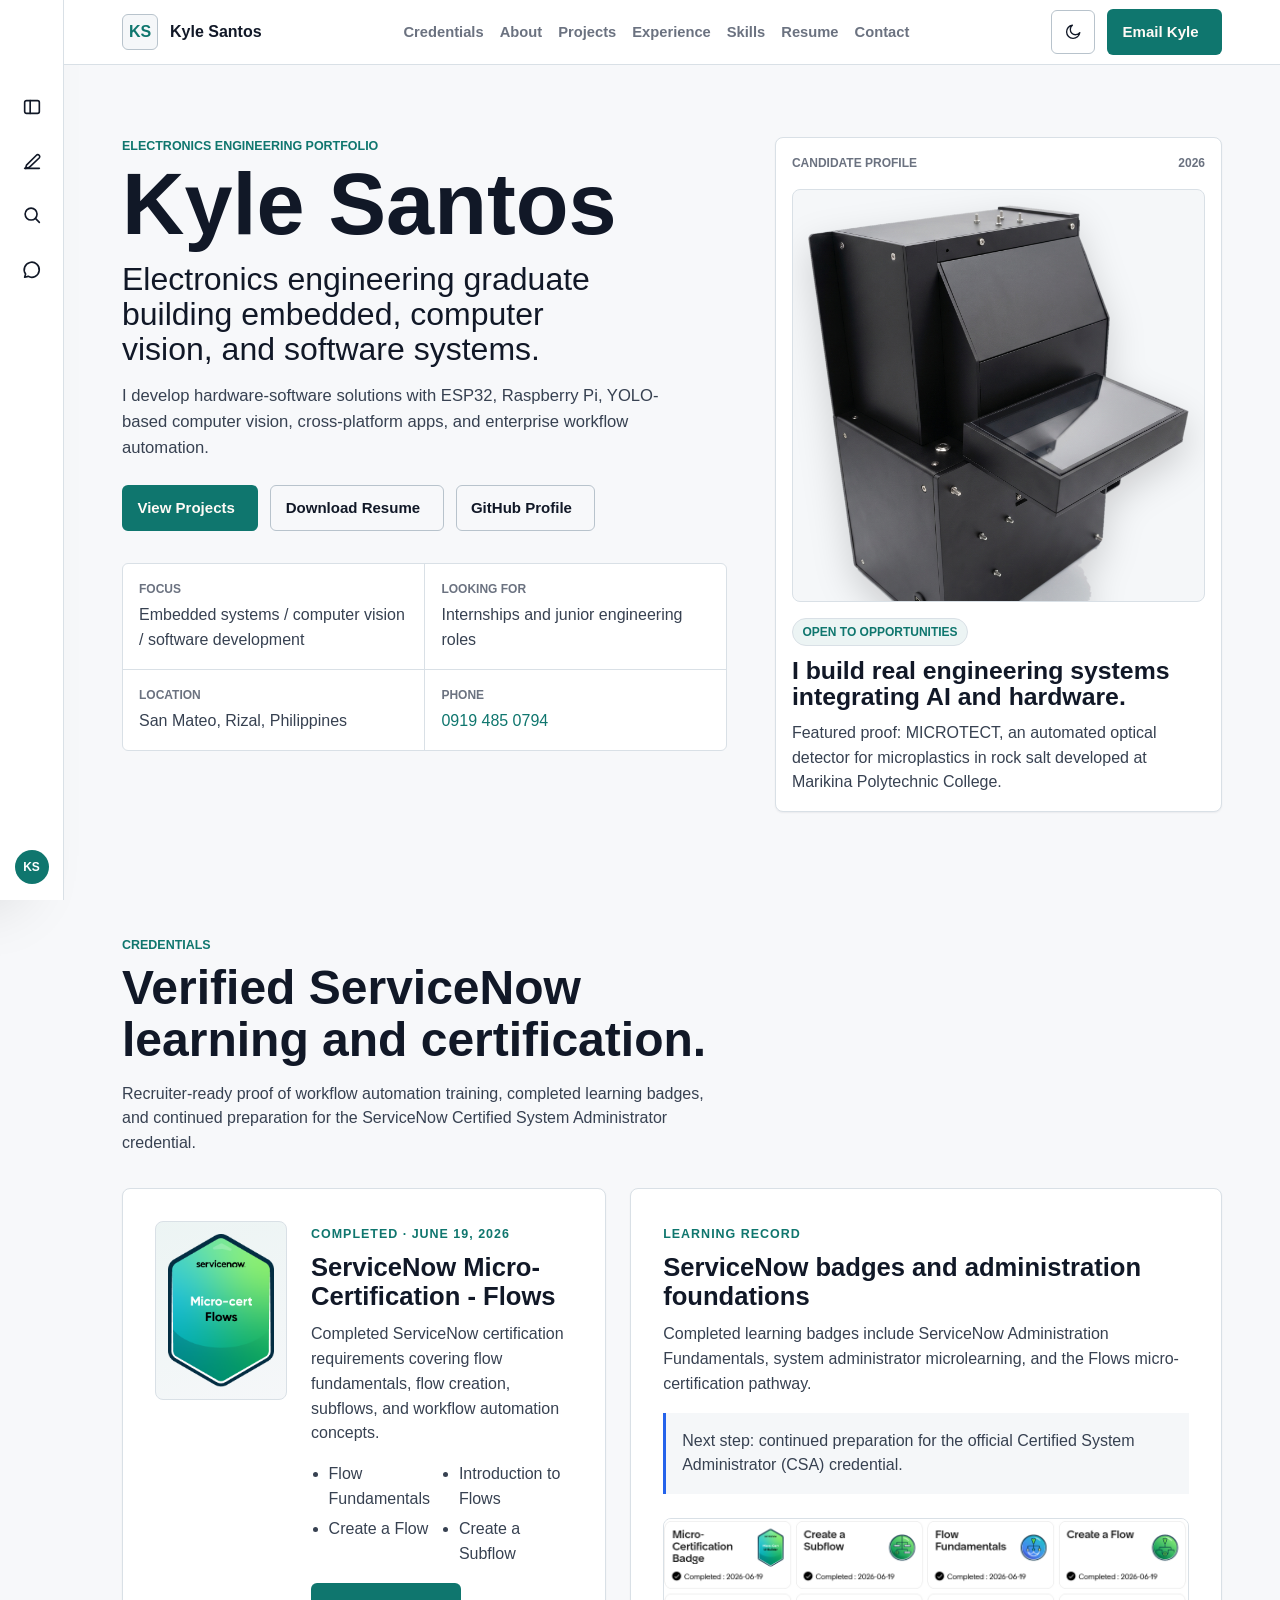
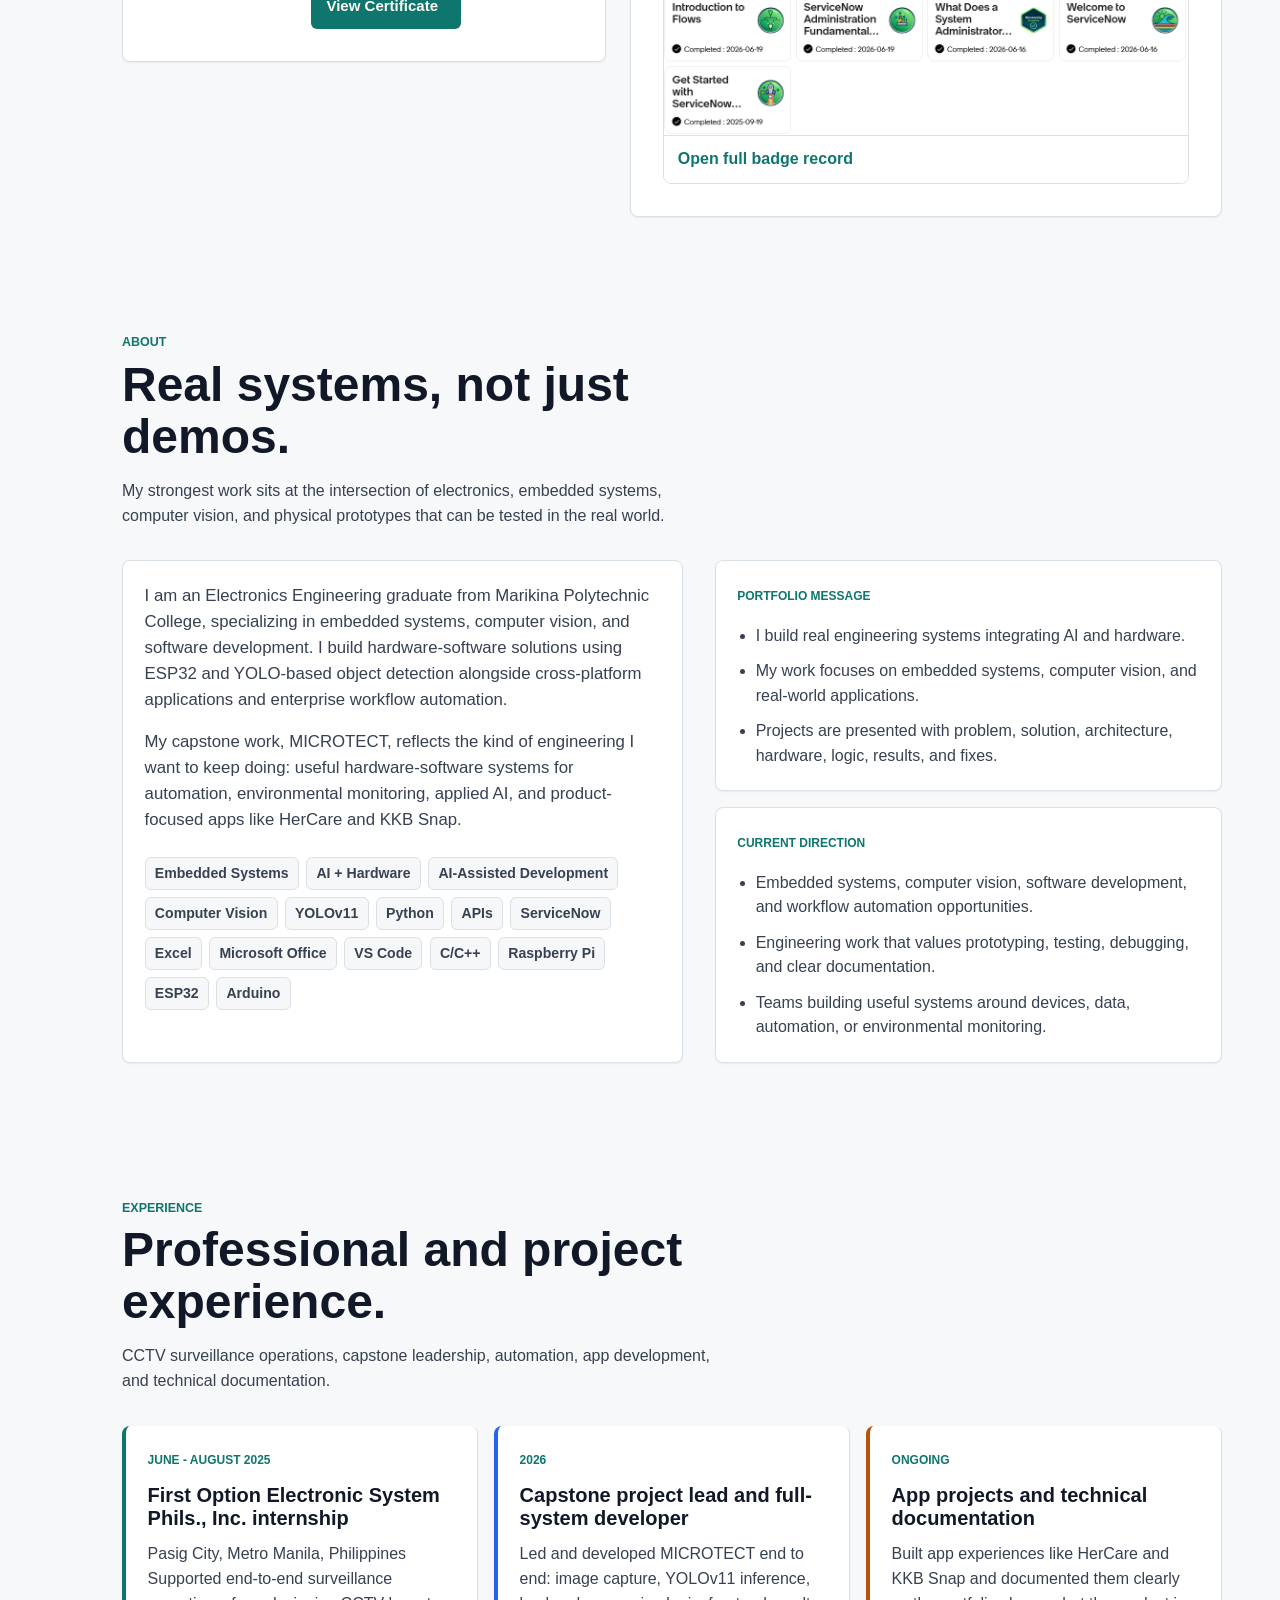
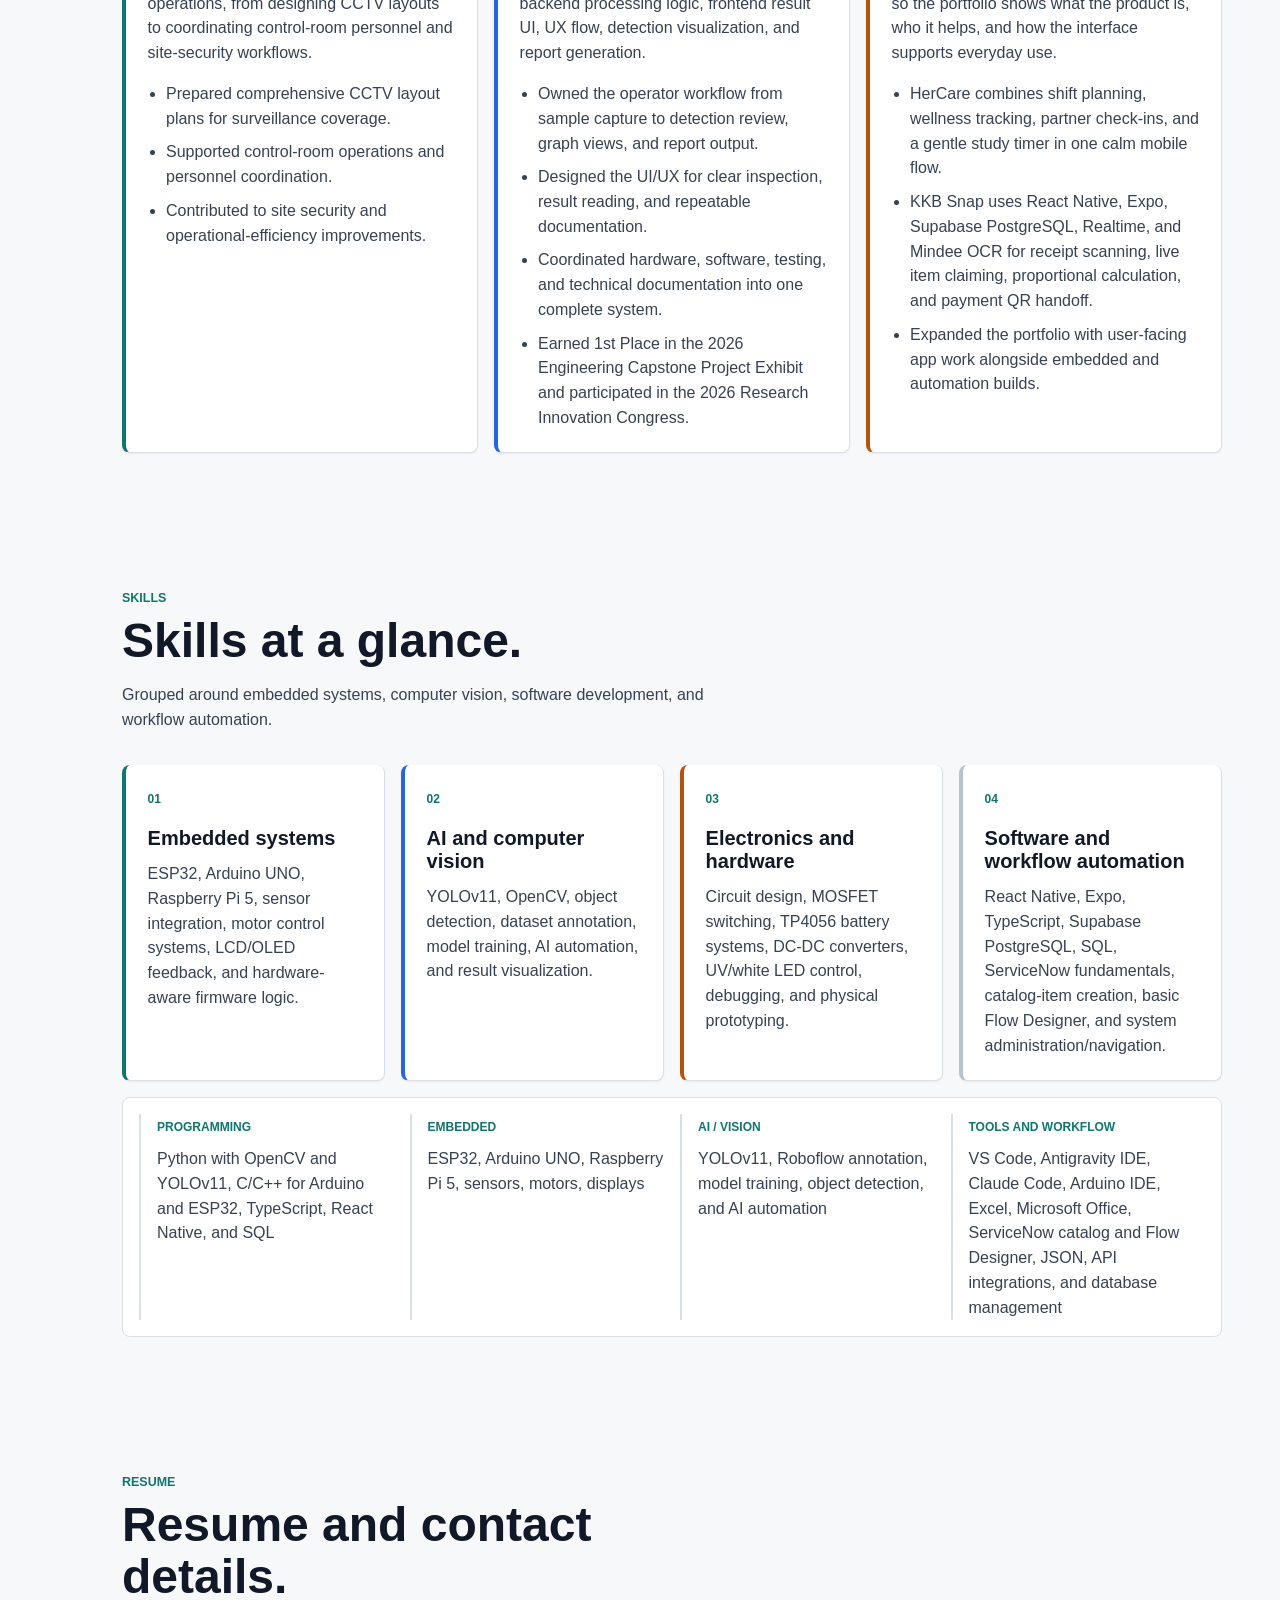
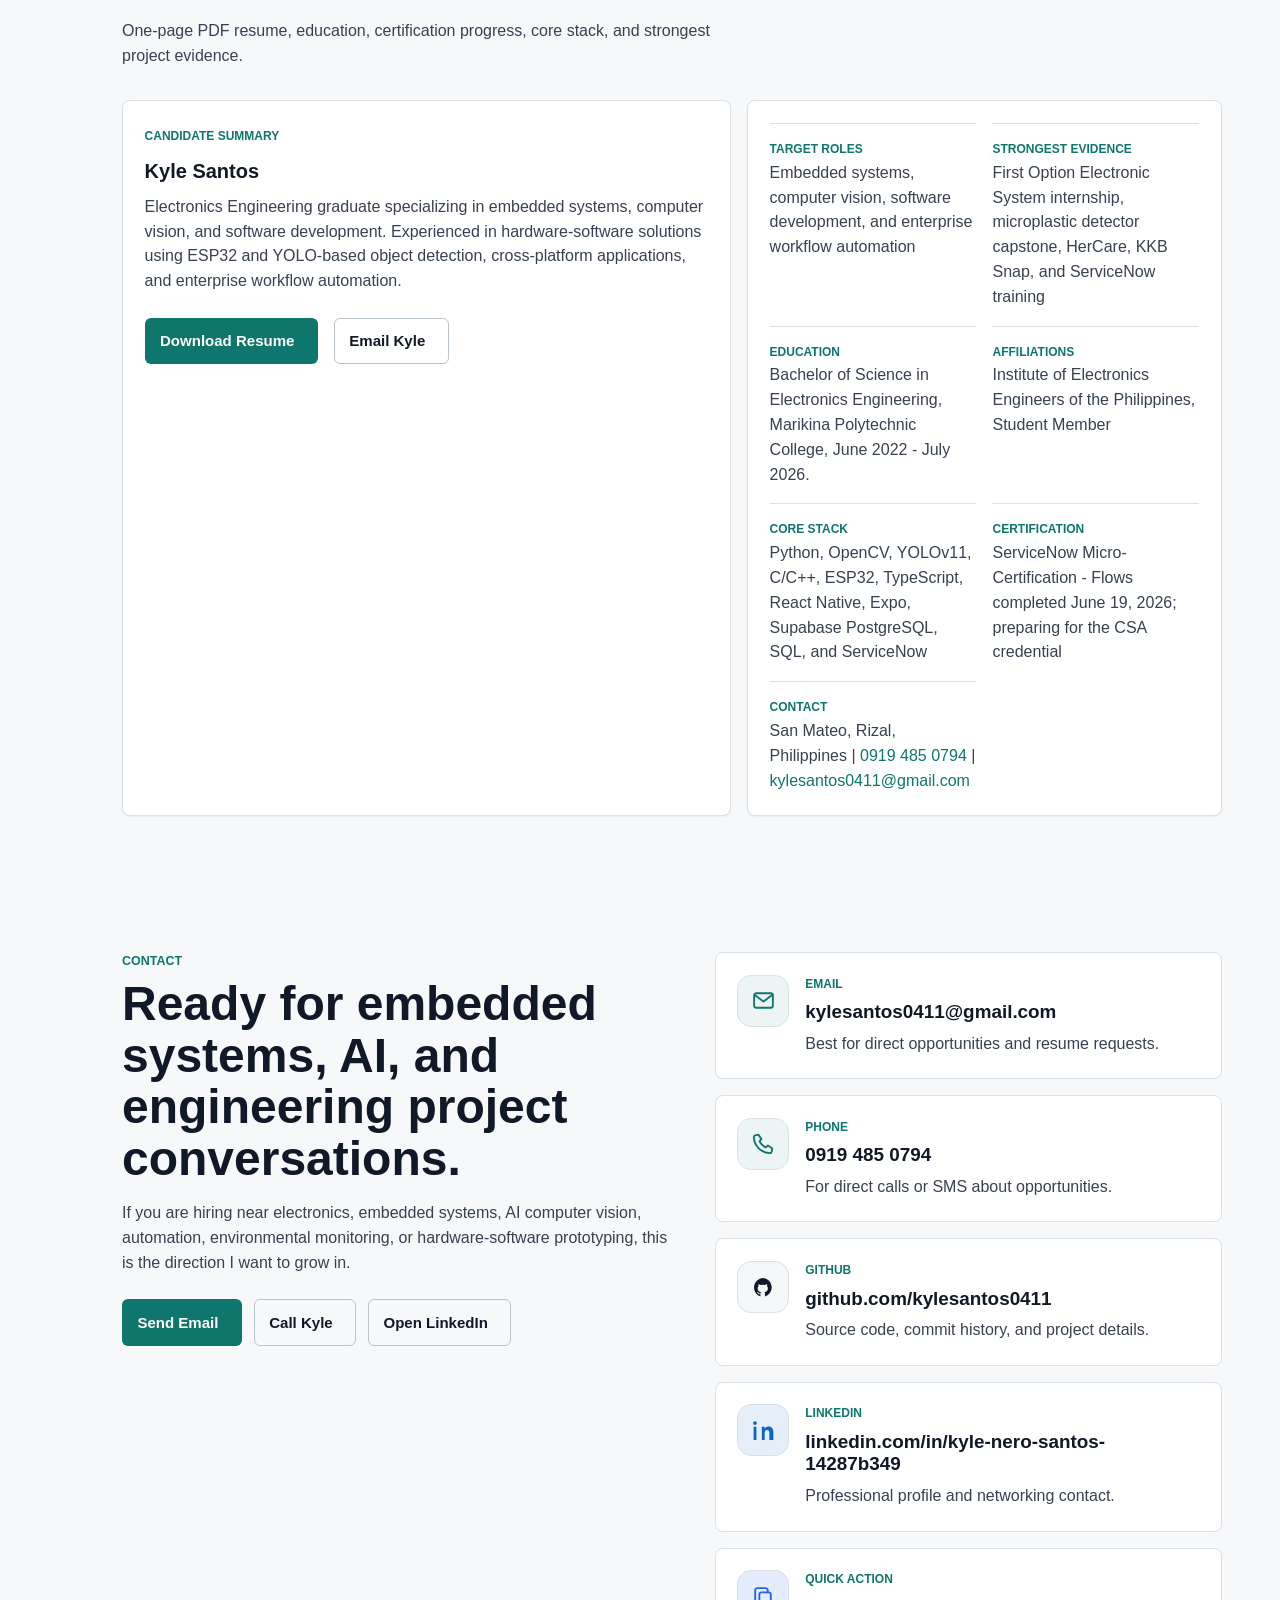
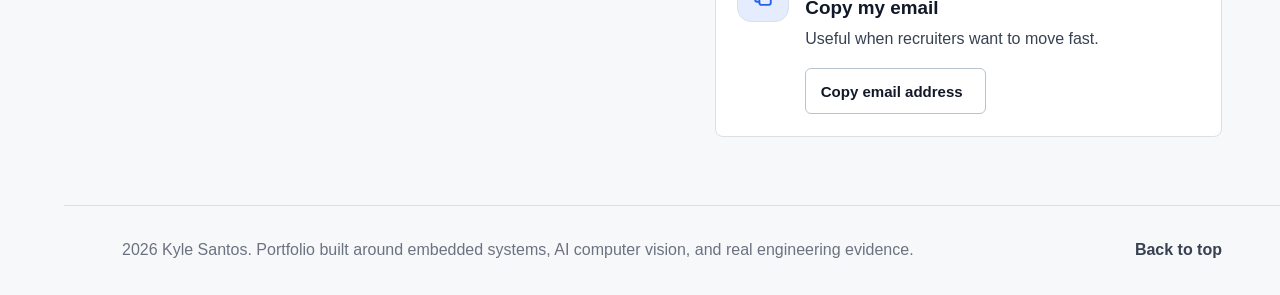
==== index.html @ ad2e868a "Update portfolio for newest resume" ====
<!DOCTYPE html>
<html lang="en" data-theme="light">

<head>
  <meta charset="UTF-8">
  <meta name="viewport" content="width=device-width, initial-scale=1.0, viewport-fit=cover">
  <meta name="description"
    content="Kyle Santos is an Electronics Engineering graduate building embedded systems, computer vision workflows, cross-platform apps, and enterprise workflow automation.">
  <meta name="keywords"
    content="Kyle Santos, electronics engineering, embedded systems, software development, ServiceNow, computer vision, YOLOv11, ESP32, KKB Snap, MICROTECT">
  <meta name="author" content="Kyle Santos">

  <!-- Security: Content Security Policy -->
  <meta http-equiv="Content-Security-Policy"
    content="default-src 'self'; script-src 'self' https://www.googletagmanager.com https://www.google-analytics.com; style-src 'self' https://fonts.googleapis.com; font-src 'self' https://fonts.gstatic.com; img-src 'self' data: https://www.google-analytics.com; connect-src 'self' https://www.google-analytics.com; frame-ancestors 'none'; object-src 'none';">

  <!-- SEO: Canonical -->
  <link rel="canonical" href="https://kylesantos0411.github.io/portfolio/">

  <title>Kyle Santos | Embedded Systems, Computer Vision and Software</title>

  <link rel="icon" type="image/svg+xml"
    href="data:image/svg+xml,%3Csvg xmlns='http://www.w3.org/2000/svg' viewBox='0 0 100 100'%3E%3Crect width='100' height='100' rx='12' fill='%230f1110'/%3E%3Cpath d='M18 32h26v10H18zm38 0h26v10H56zM18 58h26v10H18zm38 0h26v10H56z' fill='%23e45d3f'/%3E%3Cpath d='M45 18h10v64H45z' fill='%2345c6a6'/%3E%3Ccircle cx='50' cy='50' r='12' fill='%23f7f4ee'/%3E%3C/svg%3E">

  <link rel="preconnect" href="https://fonts.googleapis.com">
  <link rel="preconnect" href="https://fonts.gstatic.com" crossorigin>
  <link
    href="https://fonts.googleapis.com/css2?family=IBM+Plex+Sans:wght@400;500;600;700&family=Space+Grotesk:wght@500;600;700&display=swap"
    rel="stylesheet">

  <link rel="stylesheet" href="css/styles.css">
</head>

<body>
  <div class="site-shell">
    <div class="scroll-progress" id="scrollProgress" aria-hidden="true"></div>

    <nav class="nav" id="navbar">
      <div class="container nav__container">
        <a href="#top" class="nav__logo" aria-label="Kyle Santos home">
          <span class="nav__mark">KS</span>
          <span class="nav__wordmark">Kyle Santos</span>
        </a>

        <ul class="nav__links" id="navLinks">
          <li><a href="#credentials" class="nav__link">Credentials</a></li>
          <li><a href="#about" class="nav__link">About</a></li>
          <li><a href="projects.html" class="nav__link">Projects</a></li>
          <li><a href="#experience" class="nav__link">Experience</a></li>
          <li><a href="#skills" class="nav__link">Skills</a></li>
          <li><a href="#resume" class="nav__link">Resume</a></li>
          <li><a href="#contact" class="nav__link">Contact</a></li>
        </ul>

        <div class="nav__actions">
          <button class="theme-toggle" id="themeToggle" aria-label="Toggle theme">
            <svg class="sun-icon" xmlns="http://www.w3.org/2000/svg" fill="none" viewBox="0 0 24 24"
              stroke="currentColor" aria-hidden="true">
              <path stroke-linecap="round" stroke-linejoin="round" stroke-width="1.8"
                d="M12 3v2.25M12 18.75V21M4.22 4.22l1.6 1.6M18.18 18.18l1.6 1.6M3 12h2.25M18.75 12H21M4.22 19.78l1.6-1.6M18.18 5.82l1.6-1.6M12 16.25a4.25 4.25 0 1 0 0-8.5 4.25 4.25 0 0 0 0 8.5Z" />
            </svg>
            <svg class="moon-icon" style="display: none;" xmlns="http://www.w3.org/2000/svg" fill="none"
              viewBox="0 0 24 24" stroke="currentColor" aria-hidden="true">
              <path stroke-linecap="round" stroke-linejoin="round" stroke-width="1.8"
                d="M21 12.8A8.8 8.8 0 1 1 11.2 3a7 7 0 1 0 9.8 9.8Z" />
            </svg>
          </button>

          <a href="mailto:kylesantos0411@gmail.com" class="btn btn--primary">Email Kyle</a>

          <button class="nav__mobile-toggle" id="mobileToggle" aria-label="Toggle menu">
            <span></span>
            <span></span>
            <span></span>
          </button>
        </div>
      </div>
    </nav>

    <aside class="portfolio-sidebar" id="portfolioSidebar" aria-label="Portfolio sidebar">
      <div class="portfolio-sidebar__rail" aria-label="Quick actions">
        <button type="button" class="portfolio-sidebar__icon-button" data-sidebar-toggle
          aria-label="Open portfolio menu" aria-expanded="false" aria-controls="portfolioSidebarDrawer"
          title="Portfolio menu">
          <svg viewBox="0 0 24 24" focusable="false" aria-hidden="true">
            <rect x="4" y="5" width="16" height="14" rx="2"></rect>
            <path d="M10 5v14"></path>
          </svg>
        </button>

        <button type="button" class="portfolio-sidebar__icon-button" data-sidebar-toggle
          aria-label="Open project shortcuts" aria-expanded="false" aria-controls="portfolioSidebarDrawer"
          title="Project shortcuts">
          <svg viewBox="0 0 24 24" focusable="false" aria-hidden="true">
            <path d="M4 20h16"></path>
            <path d="M6 16.5 16.8 5.7a2.1 2.1 0 0 1 3 3L9 19l-4 1Z"></path>
          </svg>
        </button>

        <a href="projects.html#projectSearch" class="portfolio-sidebar__icon-button" aria-label="Search projects"
          title="Search projects">
          <svg viewBox="0 0 24 24" focusable="false" aria-hidden="true">
            <circle cx="11" cy="11" r="6.5"></circle>
            <path d="m16 16 4 4"></path>
          </svg>
        </a>

        <a href="#contact" class="portfolio-sidebar__icon-button" aria-label="Go to contact" title="Contact">
          <svg viewBox="0 0 24 24" focusable="false" aria-hidden="true">
            <path d="M5 17.5 4 21l3.8-1A8.2 8.2 0 1 0 5 17.5Z"></path>
          </svg>
        </a>

        <button type="button" class="portfolio-sidebar__avatar" data-sidebar-toggle
          aria-label="Open Kyle Santos portfolio menu" aria-expanded="false" aria-controls="portfolioSidebarDrawer"
          title="Kyle Santos">
          KS
        </button>
      </div>

      <div class="portfolio-sidebar__drawer" id="portfolioSidebarDrawer">
        <div class="portfolio-sidebar__header">
          <span class="portfolio-sidebar__brand-mark">KS</span>
          <div>
            <strong>Kyle Santos</strong>
            <span>Portfolio shortcuts</span>
          </div>
          <button type="button" class="portfolio-sidebar__collapse" data-sidebar-toggle
            aria-label="Collapse portfolio menu" aria-expanded="false" aria-controls="portfolioSidebarDrawer">
            <svg viewBox="0 0 24 24" focusable="false" aria-hidden="true">
              <rect x="4" y="5" width="16" height="14" rx="2"></rect>
              <path d="M10 5v14"></path>
            </svg>
          </button>
        </div>

        <nav class="portfolio-sidebar__nav" aria-label="Portfolio menu">
          <a href="projects.html" class="portfolio-sidebar__item">
            <span class="portfolio-sidebar__item-icon">
              <svg viewBox="0 0 24 24" focusable="false" aria-hidden="true">
                <path d="M4 6.5h6l1.6 2H20v8.5a2 2 0 0 1-2 2H6a2 2 0 0 1-2-2Z"></path>
              </svg>
            </span>
            Projects
          </a>

          <button type="button" class="portfolio-sidebar__item" data-feature-open="microtect">
            <span class="portfolio-sidebar__item-icon">
              <svg viewBox="0 0 24 24" focusable="false" aria-hidden="true">
                <path d="M4 5h4M4 5v4M20 5h-4M20 5v4M4 19h4M4 19v-4M20 19h-4M20 19v-4"></path>
                <circle cx="10" cy="10" r="2.4"></circle>
                <circle cx="15.5" cy="14.5" r="1.8"></circle>
              </svg>
            </span>
            MICROTECT
          </button>

          <button type="button" class="portfolio-sidebar__item" data-feature-open="hercare">
            <span class="portfolio-sidebar__item-icon">
              <svg viewBox="0 0 24 24" focusable="false" aria-hidden="true">
                <rect x="7" y="3" width="10" height="18" rx="2.2"></rect>
                <path d="M12 13.2s-3.2-1.9-3.2-4.2A1.9 1.9 0 0 1 12 7.6 1.9 1.9 0 0 1 15.2 9c0 2.3-3.2 4.2-3.2 4.2Z">
                </path>
              </svg>
            </span>
            HerCare
          </button>

          <button type="button" class="portfolio-sidebar__item" data-feature-open="kkbsnap">
            <span class="portfolio-sidebar__item-icon">
              <svg viewBox="0 0 24 24" focusable="false" aria-hidden="true">
                <rect x="3" y="5" width="18" height="14" rx="2"></rect>
                <path d="M8 5v14M3 9h18M3 15h18"></path>
                <circle cx="17" cy="12" r="1.5"></circle>
              </svg>
            </span>
            KKB Snap
          </button>

          <a href="#resume" class="portfolio-sidebar__item">
            <span class="portfolio-sidebar__item-icon">
              <svg viewBox="0 0 24 24" focusable="false" aria-hidden="true">
                <path d="M7 3h7l3 3v15H7Z"></path>
                <path d="M14 3v4h4M9 12h6M9 16h6"></path>
              </svg>
            </span>
            Resume
          </a>

          <a href="#contact" class="portfolio-sidebar__item">
            <span class="portfolio-sidebar__item-icon">
              <svg viewBox="0 0 24 24" focusable="false" aria-hidden="true">
                <path d="M4 6h16v12H4Z"></path>
                <path d="m4 7 8 6 8-6"></path>
              </svg>
            </span>
            Contact
          </a>
        </nav>

        <div class="portfolio-sidebar__section">
          <span class="portfolio-sidebar__section-label">Featured work</span>
          <button type="button" class="portfolio-sidebar__project" data-feature-open="microtect">
            <strong>MICROTECT</strong>
            <span>AI hardware capstone</span>
          </button>
          <button type="button" class="portfolio-sidebar__project" data-feature-open="hercare">
            <strong>HerCare</strong>
            <span>Personal mobile app</span>
          </button>
          <button type="button" class="portfolio-sidebar__project" data-feature-open="kkbsnap">
            <strong>KKB Snap</strong>
            <span>Receipt-splitting app in progress</span>
          </button>
        </div>
      </div>
    </aside>

    <div class="feature-popout" id="featurePopout" hidden>
      <button type="button" class="feature-popout__scrim" data-feature-close
        aria-label="Close featured project popout"></button>

      <section class="feature-popout__panel" role="dialog" aria-modal="true" aria-labelledby="featurePopoutTitle">
        <button type="button" class="feature-popout__close" data-feature-close
          aria-label="Close featured project popout">
          <span aria-hidden="true">x</span>
        </button>

        <article class="feature-popout__content is-active" data-feature-content="microtect">
          <div class="feature-popout__header">
            <p class="section__eyebrow">Featured capstone</p>
            <h2 id="featurePopoutTitle">MICROTECT: AI-assisted microplastic detection.</h2>
            <p>
              Automated optical detector for rock salt screening using Raspberry Pi image capture,
              YOLOv11 detection, a result UI, and generated reports.
            </p>
          </div>

          <div class="feature-popout__grid">
            <div class="feature-popout__copy">
              <dl class="feature-popout__facts">
                <div>
                  <dt>Problem</dt>
                  <dd>Manual microscopy can be slow, inconsistent, and hard to repeat.</dd>
                </div>
                <div>
                  <dt>System</dt>
                  <dd>Sample tray, camera, Raspberry Pi 5, YOLOv11 model, touchscreen UI, and report output.</dd>
                </div>
                <div>
                  <dt>Measured result</dt>
                  <dd>69.71% mean detection consistency, precision 0.826, and mAP@50 of 0.814.</dd>
                </div>
              </dl>

              <div class="feature-popout__actions">
                <a href="projects.html?project=microtect" class="inline-link" data-feature-close>View project card</a>
                <a href="assets/papers/microtect-research-paper-may-2026.pdf" target="_blank" rel="noreferrer" class="inline-link">
                  Open final paper
                </a>
                <a href="https://github.com/kylesantos0411/MICROTECT" target="_blank" rel="noreferrer"
                  class="inline-link">
                  Open repository
                </a>
              </div>
            </div>

            <figure class="feature-popout__hero-image">
              <img src="assets/images/microtect/microtect-3d-render-transparent.png"
                alt="Transparent-background 3D render of the MICROTECT prototype enclosure" width="1406" height="1643">
            </figure>
          </div>

          <div class="feature-popout__media-grid" aria-label="MICROTECT evidence screenshots">
            <figure>
              <img src="assets/images/microtect/microtect-detection-ui.png" alt="MICROTECT detection UI output"
                width="1366" height="822">
              <figcaption>Detection UI</figcaption>
            </figure>
            <figure>
              <img src="assets/images/microtect/microtect-3d-perspective.jpg" alt="MICROTECT 3D perspective view"
                width="817" height="501">
              <figcaption>3D enclosure</figcaption>
            </figure>
            <figure>
              <img src="assets/images/microtect/microtect-3d-cutaway.jpg" alt="MICROTECT internal layout cutaway view"
                width="873" height="491">
              <figcaption>Internal layout</figcaption>
            </figure>
          </div>
        </article>

        <article class="feature-popout__content" data-feature-content="kkbsnap" hidden>
          <div class="feature-popout__header">
            <p class="section__eyebrow">App project in progress</p>
            <h2>KKB Snap: a practical receipt-splitting app.</h2>
            <p>
              A cross-platform receipt-splitting app with receipt scanning, live item claiming,
              proportional bill calculation, and payment QR handoff.
              Full screenshots and project documentation will be added when development is complete.
            </p>
          </div>

          <div class="feature-popout__grid">
            <div class="feature-popout__copy">
              <dl class="feature-popout__facts">
                <div>
                  <dt>Status</dt>
                  <dd>In development.</dd>
                </div>
                <div>
                  <dt>Stack</dt>
                  <dd>TypeScript, React Native, Expo, Supabase PostgreSQL, Realtime, and Mindee OCR.</dd>
                </div>
                <div>
                  <dt>Product goal</dt>
                  <dd>Make group receipt splitting faster, clearer, and easier to settle.</dd>
                </div>
              </dl>

              <div class="feature-popout__actions">
                <a href="projects.html?project=kkb-snap" class="inline-link" data-feature-close>View project card</a>
              </div>
            </div>

            <figure class="feature-popout__hero-image">
              <div style="text-align: center; padding: 2rem; opacity: 0.65;">
                <svg viewBox="0 0 64 64" width="64" height="64" fill="none" stroke="currentColor"
                  stroke-width="1.5" style="display:block;margin:0 auto 1rem;">
                  <rect x="4" y="12" width="56" height="40" rx="6"></rect>
                  <path d="M20 12v40M4 24h56M4 40h56"></path>
                  <circle cx="48" cy="32" r="5"></circle>
                </svg>
                <p style="font-size: 0.85rem; margin: 0;">KKB Snap &mdash; in development</p>
              </div>
            </figure>
          </div>
        </article>

        <article class="feature-popout__content" data-feature-content="hercare" hidden>
          <div class="feature-popout__header">
            <p class="section__eyebrow">Personal software project</p>
            <h2>HerCare: care routines in a simple mobile flow.</h2>
            <p>
              A soft, supportive care companion app built with React, TypeScript, Vite, Capacitor
              Android, and Supabase for shift planning, wellness tracking, partner check-ins, and
              a gentle study timer.
            </p>
          </div>

          <div class="feature-popout__grid">
            <div class="feature-popout__copy">
              <dl class="feature-popout__facts">
                <div>
                  <dt>Product goal</dt>
                  <dd>Support long and draining shifts with one calm place for care routines, partner updates, and study
                    focus.</dd>
                </div>
                <div>
                  <dt>Interface focus</dt>
                  <dd>Clear daily actions, calm hierarchy, mobile-first layout, and quick status checks.</dd>
                </div>
                <div>
                  <dt>Proof of work</dt>
                  <dd>Frontend structure, reusable components, Android packaging, Supabase-backed sharing, and product
                    thinking.</dd>
                </div>
              </dl>

              <div class="feature-popout__actions">
                <a href="projects.html?project=hercare" class="inline-link" data-feature-close>View project card</a>
                <a href="https://github.com/kylesantos0411/HerCare" target="_blank" rel="noreferrer"
                  class="inline-link">
                  Open HerCare repository
                </a>
              </div>
            </div>

            <figure class="feature-popout__phone">
              <img src="assets/images/hercare/hercare-home-private-blur.png"
                alt="Actual HerCare home screen with shift and partner check-in interface" width="414" height="896">
            </figure>
          </div>

          <div class="feature-popout__phone-grid" aria-label="Actual HerCare app screens">
            <figure>
              <img src="assets/images/hercare/hercare-wellness-private-blur.png" alt="Actual HerCare wellness screen"
                width="414" height="896">
              <figcaption>Wellness</figcaption>
            </figure>
            <figure>
              <img src="assets/images/hercare/hercare-meals-private-blur.png" alt="Actual HerCare meals screen"
                width="414" height="896">
              <figcaption>Meals</figcaption>
            </figure>
            <figure>
              <img src="assets/images/hercare/hercare-for-you-private-blur.png"
                alt="Actual HerCare support cards screen" width="414" height="896">
              <figcaption>For You</figcaption>
            </figure>
          </div>
        </article>
      </section>
    </div>

    <div class="certificate-modal" id="certificateModal" hidden>
      <button
        type="button"
        class="certificate-modal__scrim"
        data-certificate-close
        aria-label="Close certificate preview"
      ></button>

      <section
        class="certificate-modal__dialog"
        role="dialog"
        aria-modal="true"
        aria-labelledby="certificateModalTitle"
      >
        <header class="certificate-modal__header">
          <div>
            <span class="certificate-modal__eyebrow">Verified credential</span>
            <h2 id="certificateModalTitle">ServiceNow Micro-Certification - Flows</h2>
          </div>

          <button
            type="button"
            class="certificate-modal__close"
            data-certificate-close
            aria-label="Close certificate preview"
          >
            <span aria-hidden="true">×</span>
          </button>
        </header>

        <div class="certificate-modal__viewer">
          <img
            src="assets/images/credentials/servicenow-micro-certification-flows-certificate.png"
            alt="ServiceNow Micro-Certification - Flows certificate issued to Kyle Nero Santos on June 19, 2026"
            width="1684"
            height="1192"
          >
        </div>

        <footer class="certificate-modal__footer">
          <span>Issued June 19, 2026</span>
          <a
            href="assets/papers/servicenow-micro-certification-flows.pdf"
            target="_blank"
            rel="noreferrer"
            class="btn btn--secondary"
          >
            Open full document
          </a>
        </footer>
      </section>
    </div>

    <header class="hero section" id="top">
      <div class="hero__trace" id="codeBg" aria-hidden="true"></div>

      <div class="container hero__grid">
        <div class="hero__content fade-in">
          <p class="section__eyebrow">Electronics Engineering Portfolio</p>
          <h1 class="hero__title">Kyle Santos</h1>
          <p class="hero__headline">Electronics engineering graduate building embedded, computer vision, and software systems.</p>
          <p class="hero__lede">
            I develop hardware-software solutions with ESP32, Raspberry Pi, YOLO-based computer
            vision, cross-platform apps, and enterprise workflow automation.
          </p>

          <div class="hero__signal">
            <span class="hero__prompt">signal://</span>
            <span id="typingText"></span>
            <span class="typing-cursor" aria-hidden="true"></span>
          </div>

          <div class="hero__actions">
            <a href="projects.html" class="btn btn--primary">View Projects</a>
            <a href="assets/papers/kyle-santos-resume-june-2026-v4.pdf" target="_blank" rel="noreferrer"
              class="btn btn--secondary">Download Resume</a>
            <a href="https://github.com/kylesantos0411" target="_blank" rel="noreferrer" class="btn btn--secondary">
              GitHub Profile
            </a>
          </div>

          <dl class="hero__quick" aria-label="Portfolio quick facts">
            <div>
              <dt>Focus</dt>
              <dd>Embedded systems / computer vision / software development</dd>
            </div>
            <div>
              <dt>Looking for</dt>
              <dd>Internships and junior engineering roles</dd>
            </div>
            <div>
              <dt>Location</dt>
              <dd>San Mateo, Rizal, Philippines</dd>
            </div>
            <div>
              <dt>Phone</dt>
              <dd><a href="tel:+639194850794">0919 485 0794</a></dd>
            </div>
          </dl>
        </div>

        <aside class="hero__visual fade-in" aria-label="Kyle Santos portfolio identity card">
          <div class="portrait-card" id="portraitCard">
            <div class="portrait-card__topline">
              <span>Candidate profile</span>
              <span>2026</span>
            </div>

            <div class="portrait-card__media portrait-card__media--product">
              <img src="assets/images/microtect/microtect-3d-render-transparent.png"
                alt="Transparent-background 3D render of the MICROTECT prototype" width="420" height="420">
              <span class="portrait-card__scan" aria-hidden="true"></span>
            </div>

            <div class="portrait-card__body">
              <span class="portrait-card__status">Open to opportunities</span>
              <h2>I build real engineering systems integrating AI and hardware.</h2>
              <p>
                Featured proof: MICROTECT, an automated optical detector for microplastics in
                rock salt developed at Marikina Polytechnic College.
              </p>
            </div>

            <ul class="hero__stats" id="heroStats" aria-label="Portfolio stats"></ul>
          </div>
        </aside>
      </div>
    </header>

    <main>
      <section class="section credentials" id="credentials">
        <div class="container">
          <div class="section-heading fade-in">
            <p class="section__eyebrow">Credentials</p>
            <h2 class="section__title">Verified ServiceNow learning and certification.</h2>
            <p class="section__copy">
              Recruiter-ready proof of workflow automation training, completed learning badges,
              and continued preparation for the ServiceNow Certified System Administrator credential.
            </p>
          </div>

          <div class="credentials__grid">
            <article class="panel credential-card credential-card--primary fade-in">
              <div class="credential-card__badge">
                <img
                  src="assets/images/credentials/servicenow-micro-cert-flows-badge.png"
                  alt="ServiceNow Micro-Certification Flows badge"
                  width="152"
                  height="203"
                  loading="lazy"
                >
              </div>

              <div class="credential-card__content">
                <span class="credential-card__status">Completed · June 19, 2026</span>
                <h3>ServiceNow Micro-Certification - Flows</h3>
                <p>
                  Completed ServiceNow certification requirements covering flow fundamentals,
                  flow creation, subflows, and workflow automation concepts.
                </p>
                <ul>
                  <li>Flow Fundamentals</li>
                  <li>Introduction to Flows</li>
                  <li>Create a Flow</li>
                  <li>Create a Subflow</li>
                </ul>
                <button
                  type="button"
                  class="btn btn--primary"
                  data-certificate-open
                >
                  View Certificate
                </button>
              </div>
            </article>

            <article class="panel credential-card credential-card--evidence fade-in">
              <div class="credential-card__content">
                <span class="credential-card__status">Learning record</span>
                <h3>ServiceNow badges and administration foundations</h3>
                <p>
                  Completed learning badges include ServiceNow Administration Fundamentals,
                  system administrator microlearning, and the Flows micro-certification pathway.
                </p>
                <p class="credential-card__note">
                  Next step: continued preparation for the official Certified System Administrator (CSA) credential.
                </p>
              </div>

              <a
                href="assets/images/credentials/servicenow-learning-badges.png"
                target="_blank"
                rel="noreferrer"
                class="credential-card__evidence-link"
                aria-label="Open full ServiceNow learning badge record"
              >
                <img
                  src="assets/images/credentials/servicenow-learning-badges.png"
                  alt="ServiceNow learning badge record showing completed Flow and administration courses"
                  width="1104"
                  height="452"
                  loading="lazy"
                >
                <span>Open full badge record</span>
              </a>
            </article>
          </div>
        </div>
      </section>

      <section class="section profile" id="about">
        <div class="container">
          <div class="section-heading fade-in">
            <p class="section__eyebrow">About</p>
            <h2 class="section__title">Real systems, not just demos.</h2>
            <p class="section__copy">
              My strongest work sits at the intersection of electronics, embedded systems,
              computer vision, and physical prototypes that can be tested in the real world.
            </p>
          </div>

          <div class="profile__grid">
            <article class="profile__story panel fade-in">
              <p>
                I am an Electronics Engineering graduate from Marikina Polytechnic College,
                specializing in embedded systems, computer vision, and software development. I build
                hardware-software solutions using ESP32 and YOLO-based object detection alongside
                cross-platform applications and enterprise workflow automation.
              </p>
              <p>
                My capstone work, MICROTECT, reflects the kind of engineering I want to keep doing:
                useful hardware-software systems for automation, environmental monitoring, applied
                AI, and product-focused apps like HerCare and KKB Snap.
              </p>

              <div class="profile__tags" aria-label="Skill tags">
                <span class="skill-tag">Embedded Systems</span>
                <span class="skill-tag">AI + Hardware</span>
                <span class="skill-tag">AI-Assisted Development</span>
                <span class="skill-tag">Computer Vision</span>
                <span class="skill-tag">YOLOv11</span>
                <span class="skill-tag">Python</span>
                <span class="skill-tag">APIs</span>
                <span class="skill-tag">ServiceNow</span>
                <span class="skill-tag">Excel</span>
                <span class="skill-tag">Microsoft Office</span>
                <span class="skill-tag">VS Code</span>
                <span class="skill-tag">C/C++</span>
                <span class="skill-tag">Raspberry Pi</span>
                <span class="skill-tag">ESP32</span>
                <span class="skill-tag">Arduino</span>
              </div>
            </article>

            <div class="profile__board fade-in">
              <article class="panel profile__panel">
                <span class="profile__panel-label">Portfolio message</span>
                <ul class="profile__list">
                  <li>I build real engineering systems integrating AI and hardware.</li>
                  <li>My work focuses on embedded systems, computer vision, and real-world applications.</li>
                  <li>Projects are presented with problem, solution, architecture, hardware, logic, results, and fixes.
                  </li>
                </ul>
              </article>

              <article class="panel profile__panel">
                <span class="profile__panel-label">Current direction</span>
                <ul class="profile__list">
                  <li>Embedded systems, computer vision, software development, and workflow automation opportunities.</li>
                  <li>Engineering work that values prototyping, testing, debugging, and clear documentation.</li>
                  <li>Teams building useful systems around devices, data, automation, or environmental monitoring.</li>
                </ul>
              </article>
            </div>
          </div>
        </div>
      </section>

      <section class="section hercare-showcase" id="hercare" hidden>
        <div class="container">
          <div class="section-heading fade-in">
            <p class="section__eyebrow">Software interface</p>
            <h2 class="section__title">HerCare: care routines in a simple mobile flow.</h2>
            <p class="section__copy">
              A personal companion app interface designed around gentle daily support: routines,
              focus sessions, wellness notes, and partner-aware check-ins.
            </p>
          </div>

          <div class="hercare-layout fade-in">
            <article class="hercare-brief">
              <span class="research__label">Product goal</span>
              <h3>Make small care actions easier to remember and follow.</h3>
              <p>
                HerCare shows a different side of my work: not hardware, but practical software
                with human-centered UX, mobile layout decisions, and Android delivery built around
                shift planning, wellness support, partner care, and study focus.
              </p>

              <dl class="hercare-points">
                <div>
                  <dt>Stack</dt>
                  <dd>React, TypeScript, Vite, Capacitor Android, Supabase</dd>
                </div>
                <div>
                  <dt>Interface focus</dt>
                  <dd>Shift planning, wellness signals, partner check-ins, and quick focus support</dd>
                </div>
                <div>
                  <dt>Proof of work</dt>
                  <dd>Frontend structure, reusable components, app packaging, partner sharing, and product thinking</dd>
                </div>
              </dl>

              <a href="https://github.com/kylesantos0411/HerCare" target="_blank" rel="noreferrer" class="inline-link">
                Open HerCare repository
              </a>
            </article>

            <div class="hercare-screens" aria-label="Actual HerCare app interface screenshots">
              <figure class="hercare-screen hercare-screen--featured">
                <img src="assets/images/hercare/hercare-home-private-blur.png"
                  alt="Actual HerCare home screen with night duty card, partner check-in, and bottom navigation"
                  width="414" height="896" loading="lazy">
                <figcaption>
                  <strong>Home and partner check-in</strong>
                  <span>Shift status, quick actions, location sharing, and the main mobile navigation.</span>
                </figcaption>
              </figure>

              <figure class="hercare-screen">
                <img src="assets/images/hercare/hercare-wellness-private-blur.png"
                  alt="Actual HerCare wellness screen showing hydration and sleep cards" width="414" height="896"
                  loading="lazy">
                <figcaption>
                  <strong>Wellness tracking</strong>
                  <span>Hydration, sleep, mood, and care actions arranged for fast checking.</span>
                </figcaption>
              </figure>

              <figure class="hercare-screen">
                <img src="assets/images/hercare/hercare-meals-private-blur.png"
                  alt="Actual HerCare meals screen showing meal reminders and logs" width="414" height="896"
                  loading="lazy">
                <figcaption>
                  <strong>Meals</strong>
                  <span>Simple meal logs and reminders for busy shift days.</span>
                </figcaption>
              </figure>

              <figure class="hercare-screen">
                <img src="assets/images/hercare/hercare-for-you-private-blur.png"
                  alt="Actual HerCare For You screen with a personal comfort message" width="414" height="896"
                  loading="lazy">
                <figcaption>
                  <strong>For You</strong>
                  <span>Personal support cards inside the same app flow.</span>
                </figcaption>
              </figure>

              <figure class="hercare-screen">
                <img src="assets/images/hercare/hercare-open-when-private-blur.png"
                  alt="Actual HerCare Open When screen with a longer support message" width="414" height="896"
                  loading="lazy">
                <figcaption>
                  <strong>Open When</strong>
                  <span>A focused support screen for longer care messages.</span>
                </figcaption>
              </figure>
            </div>
          </div>
        </div>
      </section>

      <section class="section research" id="research" hidden>
        <div class="container">
          <div class="section-heading fade-in">
            <p class="section__eyebrow">Featured capstone</p>
            <h2 class="section__title">MICROTECT: AI-assisted microplastic detection.</h2>
            <p class="section__copy">
              Final paper, 3D prototype views, detection UI, and measurable model results from
              the capstone project completed at Marikina Polytechnic College.
            </p>
          </div>

          <div class="research__grid">
            <article class="panel research__paper fade-in">
              <span class="research__label">Capstone project</span>
              <h3>Development of an Automated Optical Detector for Microplastics in Rock Salt</h3>
              <p>
                MICROTECT is an automated optical detector for retail and domestic rock salt
                screening. The system combines optical imaging, a Raspberry Pi-based processing
                unit, a YOLOv11 AI model, result visualization, and report generation.
              </p>

              <dl class="research__facts">
                <div>
                  <dt>Real-world problem</dt>
                  <dd>Manual microscopy can be slow, inconsistent, and difficult to repeat.</dd>
                </div>
                <div>
                  <dt>System approach</dt>
                  <dd>AI-assisted inspection using image capture, YOLOv11 detection, UI feedback, and reports.</dd>
                </div>
                <div>
                  <dt>Measured outcome</dt>
                  <dd>69.71% mean detection consistency, with precision 0.826 and mAP@50 of 0.814.</dd>
                </div>
              </dl>

              <div class="research__actions">
                <a href="projects.html?project=microtect" class="inline-link">View project card</a>
                <a href="assets/papers/microtect-research-paper-may-2026.pdf" target="_blank" rel="noreferrer" class="inline-link">
                  Open final paper
                </a>
                <a href="https://github.com/kylesantos0411/MICROTECT" target="_blank" rel="noreferrer"
                  class="inline-link">
                  Open repository
                </a>
              </div>
            </article>

            <div class="research__evidence">
              <article class="research__model fade-in" aria-label="3D design concept frame">
                <div class="research__image-frame research__image-frame--transparent">
                  <img src="assets/images/microtect/microtect-3d-render-transparent.png"
                    alt="Transparent-background 3D render of the MICROTECT prototype enclosure" width="1406"
                    height="1643">
                </div>
                <div>
                  <span class="research__label">3D design</span>
                  <h3>Prototype enclosure and instrument layout</h3>
                  <p>Background-removed render prepared for the portfolio hero and featured case study.</p>
                </div>
              </article>

              <div class="research__artifact-grid">
                <article class="research__artifact fade-in">
                  <span class="research__artifact-kicker">Prototype</span>
                  <h3>Front, back, wiring, and test setup</h3>
                  <p>3D views and cutaway visuals show the enclosure, display tray, camera area, and internal layout.
                  </p>
                </article>

                <article class="research__artifact fade-in">
                  <span class="research__artifact-kicker">Results</span>
                  <h3>UI screenshots, graphs, and demo video</h3>
                  <p>Detection UI evidence shows particle counts, MP/g, confidence, concentration level, and analysis
                    views.</p>
                </article>
              </div>
            </div>
          </div>

          <div class="microtect-gallery fade-in" aria-label="MICROTECT visual evidence">
            <figure class="microtect-gallery__item microtect-gallery__item--wide">
              <img src="assets/images/microtect/microtect-detection-ui.png"
                alt="MICROTECT detection user interface showing suspected microplastic labels and concentration metrics"
                width="1366" height="822">
              <figcaption>Detection UI with particle count, MP/g, confidence, and analysis output.</figcaption>
            </figure>

            <figure class="microtect-gallery__item">
              <img src="assets/images/microtect/microtect-3d-perspective.jpg"
                alt="MICROTECT 3D prototype perspective view" width="817" height="501">
              <figcaption>3D perspective view of the prototype enclosure.</figcaption>
            </figure>

            <figure class="microtect-gallery__item">
              <img src="assets/images/microtect/microtect-3d-front.jpg" alt="MICROTECT 3D front view with display tray"
                width="793" height="527">
              <figcaption>Front view showing the display tray and housing geometry.</figcaption>
            </figure>

            <figure class="microtect-gallery__item">
              <img src="assets/images/microtect/microtect-3d-cutaway.jpg"
                alt="MICROTECT 3D cutaway view showing internal layout" width="873" height="491">
              <figcaption>Cutaway view showing internal component placement.</figcaption>
            </figure>
          </div>
        </div>
      </section>

      <section class="section experience" id="experience">
        <div class="container">
          <div class="section-heading fade-in">
            <p class="section__eyebrow">Experience</p>
            <h2 class="section__title">Professional and project experience.</h2>
            <p class="section__copy">
              CCTV surveillance operations, capstone leadership, automation, app development, and technical documentation.
            </p>
          </div>

          <div class="experience__grid">
            <article class="experience-card fade-in">
              <span class="experience-card__date">June - August 2025</span>
              <h3>First Option Electronic System Phils., Inc. internship</h3>
              <p class="experience-card__location">Pasig City, Metro Manila, Philippines</p>
              <p>
                Supported end-to-end surveillance operations, from designing CCTV layouts to
                coordinating control-room personnel and site-security workflows.
              </p>
              <ul>
                <li>Prepared comprehensive CCTV layout plans for surveillance coverage.</li>
                <li>Supported control-room operations and personnel coordination.</li>
                <li>Contributed to site security and operational-efficiency improvements.</li>
              </ul>
            </article>

            <article class="experience-card fade-in">
              <span class="experience-card__date">2026</span>
              <h3>Capstone project lead and full-system developer</h3>
              <p>
                Led and developed MICROTECT end to end: image capture, YOLOv11 inference, backend
                processing logic, frontend result UI, UX flow, detection visualization, and report
                generation.
              </p>
              <ul>
                <li>Owned the operator workflow from sample capture to detection review, graph views, and report output.
                </li>
                <li>Designed the UI/UX for clear inspection, result reading, and repeatable documentation.</li>
                <li>Coordinated hardware, software, testing, and technical documentation into one complete system.</li>
                <li>Earned 1st Place in the 2026 Engineering Capstone Project Exhibit and participated in the 2026 Research Innovation Congress.</li>
              </ul>
            </article>

            <article class="experience-card fade-in">
              <span class="experience-card__date">Ongoing</span>
              <h3>App projects and technical documentation</h3>
              <p>
                Built app experiences like HerCare and KKB Snap and documented them clearly so the
                portfolio shows what the product is, who it helps, and how the interface supports
                everyday use.
              </p>
              <ul>
                <li>HerCare combines shift planning, wellness tracking, partner check-ins, and a gentle study timer in
                  one calm mobile flow.</li>
                <li>KKB Snap uses React Native, Expo, Supabase PostgreSQL, Realtime, and Mindee OCR for receipt scanning, live item claiming, proportional calculation, and payment QR handoff.</li>
                <li>Expanded the portfolio with user-facing app work alongside embedded and automation builds.</li>
              </ul>
            </article>
          </div>
        </div>
      </section>

      <section class="section systems" id="skills">
        <div class="container">
          <div class="section-heading fade-in">
            <p class="section__eyebrow">Skills</p>
            <h2 class="section__title">Skills at a glance.</h2>
            <p class="section__copy">
              Grouped around embedded systems, computer vision, software development, and workflow automation.
            </p>
          </div>

          <div class="systems__grid">
            <article class="panel system-card fade-in">
              <span class="system-card__label">01</span>
              <h3>Embedded systems</h3>
              <p>
                ESP32, Arduino UNO, Raspberry Pi 5, sensor integration, motor control systems,
                LCD/OLED feedback, and hardware-aware firmware logic.
              </p>
            </article>

            <article class="panel system-card fade-in">
              <span class="system-card__label">02</span>
              <h3>AI and computer vision</h3>
              <p>
                YOLOv11, OpenCV, object detection, dataset annotation, model training,
                AI automation, and result visualization.
              </p>
            </article>

            <article class="panel system-card fade-in">
              <span class="system-card__label">03</span>
              <h3>Electronics and hardware</h3>
              <p>
                Circuit design, MOSFET switching, TP4056 battery systems, DC-DC converters,
                UV/white LED control, debugging, and physical prototyping.
              </p>
            </article>

            <article class="panel system-card fade-in">
              <span class="system-card__label">04</span>
              <h3>Software and workflow automation</h3>
              <p>
                React Native, Expo, TypeScript, Supabase PostgreSQL, SQL, ServiceNow fundamentals,
                catalog-item creation, basic Flow Designer, and system administration/navigation.
              </p>
            </article>
          </div>

          <div class="skill-matrix fade-in" aria-label="Skill groups">
            <article class="skill-column">
              <span>Programming</span>
              <p>Python with OpenCV and YOLOv11, C/C++ for Arduino and ESP32, TypeScript, React Native, and SQL</p>
            </article>

            <article class="skill-column">
              <span>Embedded</span>
              <p>ESP32, Arduino UNO, Raspberry Pi 5, sensors, motors, displays</p>
            </article>

            <article class="skill-column">
              <span>AI / Vision</span>
              <p>YOLOv11, Roboflow annotation, model training, object detection, and AI automation</p>
            </article>

            <article class="skill-column">
              <span>Tools and Workflow</span>
              <p>VS Code, Antigravity IDE, Claude Code, Arduino IDE, Excel, Microsoft Office, ServiceNow catalog and Flow Designer, JSON, API integrations, and database management</p>
            </article>
          </div>
        </div>
      </section>

      <section class="section electronics" id="electronics">
        <div class="container">
          <div class="section-heading fade-in">
            <p class="section__eyebrow">Electronics lab</p>
            <h2 class="section__title">A searchable pocket reference for hardware concepts.</h2>
            <p class="section__copy">
              This section keeps the site personal to my engineering interests instead of only
              presenting a standard list of web technologies.
            </p>
          </div>

          <div class="electronics__search-container fade-in">
            <div class="electronics__search-box">
              <svg class="electronics__search-icon" xmlns="http://www.w3.org/2000/svg" width="20" height="20"
                viewBox="0 0 24 24" fill="none" stroke="currentColor" stroke-width="1.8" stroke-linecap="round"
                stroke-linejoin="round" aria-hidden="true">
                <circle cx="11" cy="11" r="8"></circle>
                <path d="m21 21-4.35-4.35"></path>
              </svg>
              <input type="text" class="electronics__search-input" id="electronicsSearch"
                placeholder="Search: ESP32, I2C, oscilloscope, PCB design" autocomplete="off">
            </div>
          </div>

          <div class="electronics__results" id="electronicsResults"></div>

          <div class="empty-state" id="noResults" hidden>
            <h3>No electronics entries matched.</h3>
            <p>Try a component, microcontroller, protocol, or lab tool.</p>
          </div>
        </div>
      </section>

      <section class="section resume" id="resume">
        <div class="container">
          <div class="section-heading fade-in">
            <p class="section__eyebrow">Resume</p>
            <h2 class="section__title">Resume and contact details.</h2>
            <p class="section__copy">
              One-page PDF resume, education, certification progress, core stack, and strongest project evidence.
            </p>
          </div>

          <div class="resume__grid">
            <article class="panel resume__summary fade-in">
              <span class="resume__label">Candidate summary</span>
              <h3>Kyle Santos</h3>
              <p>
                Electronics Engineering graduate specializing in embedded systems, computer vision,
                and software development. Experienced in hardware-software solutions using ESP32 and
                YOLO-based object detection, cross-platform applications, and enterprise workflow automation.
              </p>

              <div class="resume__actions">
                <a href="assets/papers/kyle-santos-resume-june-2026-v4.pdf" target="_blank" rel="noreferrer"
                  class="btn btn--primary">Download Resume</a>
                <a href="mailto:kylesantos0411@gmail.com" class="btn btn--secondary">Email Kyle</a>
              </div>
            </article>

            <aside class="resume__facts fade-in" aria-label="Resume quick facts">
              <div>
                <span>Target roles</span>
                <p>Embedded systems, computer vision, software development, and enterprise workflow automation</p>
              </div>
              <div>
                <span>Strongest evidence</span>
                <p>First Option Electronic System internship, microplastic detector capstone, HerCare, KKB Snap, and ServiceNow training</p>
              </div>
              <div>
                <span>Education</span>
                <p>Bachelor of Science in Electronics Engineering, Marikina Polytechnic College, June 2022 - July 2026.</p>
              </div>
              <div>
                <span>Affiliations</span>
                <p>Institute of Electronics Engineers of the Philippines, Student Member</p>
              </div>
              <div>
                <span>Core stack</span>
                <p>Python, OpenCV, YOLOv11, C/C++, ESP32, TypeScript, React Native, Expo, Supabase PostgreSQL, SQL, and ServiceNow</p>
              </div>
              <div>
                <span>Certification</span>
                <p>ServiceNow Micro-Certification - Flows completed June 19, 2026; preparing for the CSA credential</p>
              </div>
              <div>
                <span>Contact</span>
                <p>San Mateo, Rizal, Philippines | <a href="tel:+639194850794">0919 485 0794</a> | <a
                    href="mailto:kylesantos0411@gmail.com">kylesantos0411@gmail.com</a></p>
              </div>
            </aside>
          </div>
        </div>
      </section>

      <section class="section contact" id="contact">
        <div class="container contact__grid">
          <div class="contact__pitch fade-in">
            <p class="section__eyebrow">Contact</p>
            <h2 class="section__title">Ready for embedded systems, AI, and engineering project conversations.</h2>
            <p class="section__copy">
              If you are hiring near electronics, embedded systems, AI computer vision,
              automation, environmental monitoring, or hardware-software prototyping, this is the
              direction I want to grow in.
            </p>

            <div class="contact__actions">
              <a href="mailto:kylesantos0411@gmail.com" class="btn btn--primary">Send Email</a>
              <a href="tel:+639194850794" class="btn btn--secondary">Call Kyle</a>
              <a href="https://www.linkedin.com/in/kyle-nero-santos-14287b349/" target="_blank" rel="noreferrer"
                class="btn btn--secondary">
                Open LinkedIn
              </a>
            </div>
          </div>

          <div class="contact__panel fade-in">
            <a href="mailto:kylesantos0411@gmail.com" class="contact-card">
              <span class="contact-card__icon contact-card__icon--email" aria-hidden="true">
                <svg viewBox="0 0 24 24" focusable="false">
                  <rect x="3" y="5" width="18" height="14" rx="2"></rect>
                  <path d="m4 7 8 6 8-6"></path>
                </svg>
              </span>
              <span class="contact-card__content">
                <span class="contact-card__label">Email</span>
                <strong>kylesantos0411@gmail.com</strong>
                <span>Best for direct opportunities and resume requests.</span>
              </span>
            </a>

            <a href="tel:+639194850794" class="contact-card">
              <span class="contact-card__icon contact-card__icon--phone" aria-hidden="true">
                <svg viewBox="0 0 24 24" focusable="false">
                  <path d="M7.2 3.5 10 7.8 8.2 10a15.5 15.5 0 0 0 5.8 5.8l2.2-1.8 4.3 2.8-.7 3.1c-.2.8-.9 1.4-1.8 1.4C9.6 20.8 3.2 14.4 2.7 6c0-.9.6-1.6 1.4-1.8Z"></path>
                </svg>
              </span>
              <span class="contact-card__content">
                <span class="contact-card__label">Phone</span>
                <strong>0919 485 0794</strong>
                <span>For direct calls or SMS about opportunities.</span>
              </span>
            </a>

            <a href="https://github.com/kylesantos0411" target="_blank" rel="noreferrer" class="contact-card">
              <span class="contact-card__icon contact-card__icon--github" aria-hidden="true">
                <svg viewBox="0 0 24 24" focusable="false">
                  <path d="M12 2.8a9.2 9.2 0 0 0-2.9 17.9v-2.3c-2 .4-2.5-.8-2.5-.8-.3-.9-.8-1.1-.8-1.1-.7-.5 0-.5 0-.5.8.1 1.2.8 1.2.8.7 1.2 1.8.9 2.2.7.1-.5.3-.9.5-1.1-1.6-.2-3.3-.8-3.3-3.6 0-.8.3-1.5.8-2-.1-.2-.4-1 .1-2 0 0 .7-.2 2.1.8a7.3 7.3 0 0 1 3.8 0c1.5-1 2.1-.8 2.1-.8.5 1 .2 1.8.1 2 .5.5.8 1.2.8 2 0 2.8-1.7 3.4-3.3 3.6.3.2.5.7.5 1.4v2.9A9.2 9.2 0 0 0 12 2.8Z"></path>
                </svg>
              </span>
              <span class="contact-card__content">
                <span class="contact-card__label">GitHub</span>
                <strong>github.com/kylesantos0411</strong>
                <span>Source code, commit history, and project details.</span>
              </span>
            </a>

            <a href="https://www.linkedin.com/in/kyle-nero-santos-14287b349/" target="_blank" rel="noreferrer"
              class="contact-card">
              <span class="contact-card__icon contact-card__icon--linkedin" aria-hidden="true">
                <svg viewBox="0 0 24 24" focusable="false">
                  <path d="M5.2 8.5H2.5V21h2.7ZM3.8 3A1.8 1.8 0 1 0 3.8 6.6 1.8 1.8 0 0 0 3.8 3ZM21.5 13.8c0-3.8-2-5.6-4.7-5.6-2.2 0-3.1 1.2-3.7 2V8.5h-2.7V21h2.7v-6.2c0-1.6.3-3.2 2.4-3.2s2.1 1.9 2.1 3.3V21h3.9Z"></path>
                </svg>
              </span>
              <span class="contact-card__content">
                <span class="contact-card__label">LinkedIn</span>
                <strong>linkedin.com/in/kyle-nero-santos-14287b349</strong>
                <span>Professional profile and networking contact.</span>
              </span>
            </a>

            <div class="contact-card contact-card--buttonless">
              <span class="contact-card__icon contact-card__icon--copy" aria-hidden="true">
                <svg viewBox="0 0 24 24" focusable="false">
                  <rect x="8" y="8" width="11" height="12" rx="2"></rect>
                  <path d="M16 8V6a2 2 0 0 0-2-2H6a2 2 0 0 0-2 2v9a2 2 0 0 0 2 2h2"></path>
                </svg>
              </span>
              <span class="contact-card__content">
                <span class="contact-card__label">Quick action</span>
                <strong>Copy my email</strong>
                <span>Useful when recruiters want to move fast.</span>
                <button type="button" class="btn btn--ghost" id="copyEmailButton">Copy email address</button>
              </span>
            </div>
          </div>
        </div>
      </section>
    </main>

    <footer class="footer">
      <div class="container footer__content">
        <p><span id="currentYear">2026</span> Kyle Santos. Portfolio built around embedded systems, AI computer vision,
          and real engineering evidence.</p>
        <a href="#top" class="footer__link">Back to top</a>
      </div>
    </footer>
  </div>

  <script src="js/main.js"></script>
  <script src="js/search.js"></script>
</body>

</html>
---- css/styles.css ----
:root {
  --font-display: "Space Grotesk", sans-serif;
  --font-body: "IBM Plex Sans", sans-serif;

  --space-1: 0.25rem;
  --space-2: 0.5rem;
  --space-3: 0.75rem;
  --space-4: 1rem;
  --space-5: 1.5rem;
  --space-6: 2rem;
  --space-7: 3rem;
  --space-8: 4rem;
  --space-9: 6rem;

  --radius-card: 8px;
  --radius-control: 999px;
  --shadow-soft: 0 24px 70px rgba(0, 0, 0, 0.22);
  --shadow-card: 0 18px 44px rgba(0, 0, 0, 0.18);
  --transition-fast: 180ms ease;
  --transition-base: 280ms ease;

  --container: 1180px;
}

[data-theme="dark"] {
  --bg-0: #10110f;
  --bg-1: #151815;
  --bg-2: #1f241f;
  --bg-3: #2b312b;
  --panel: rgba(19, 23, 20, 0.86);
  --panel-strong: rgba(22, 27, 23, 0.98);
  --text-0: #f7f4ee;
  --text-1: #d7d2c8;
  --text-2: #9f9a90;
  --line: rgba(247, 244, 238, 0.12);
  --line-strong: rgba(247, 244, 238, 0.24);
  --accent: #e45d3f;
  --accent-soft: rgba(228, 93, 63, 0.14);
  --signal: #45c6a6;
  --signal-soft: rgba(69, 198, 166, 0.14);
  --cobalt: #7890ff;
  --warning: #d6ad4f;
  --field: rgba(247, 244, 238, 0.04);
}

[data-theme="light"] {
  --bg-0: #f6f7f2;
  --bg-1: #ffffff;
  --bg-2: #e9ede7;
  --bg-3: #dfe5dc;
  --panel: rgba(255, 255, 255, 0.9);
  --panel-strong: rgba(255, 255, 255, 0.98);
  --text-0: #171916;
  --text-1: #444940;
  --text-2: #687062;
  --line: rgba(23, 25, 22, 0.12);
  --line-strong: rgba(23, 25, 22, 0.24);
  --accent: #d9492d;
  --accent-soft: rgba(217, 73, 45, 0.13);
  --signal: #087d68;
  --signal-soft: rgba(8, 125, 104, 0.12);
  --cobalt: #365eff;
  --warning: #9b6f16;
  --field: rgba(23, 25, 22, 0.04);
  --shadow-soft: 0 22px 60px rgba(23, 25, 22, 0.12);
  --shadow-card: 0 16px 36px rgba(23, 25, 22, 0.1);
}

*,
*::before,
*::after {
  box-sizing: border-box;
}

html {
  scroll-behavior: smooth;
  background: var(--bg-0);
}

body {
  margin: 0;
  min-height: 100vh;
  font-family: var(--font-body);
  background:
    repeating-linear-gradient(
      90deg,
      transparent 0,
      transparent 38px,
      var(--line) 39px,
      transparent 40px
    ),
    linear-gradient(180deg, var(--bg-0) 0%, var(--bg-1) 48%, var(--bg-0) 100%);
  color: var(--text-0);
  line-height: 1.65;
  overflow-x: hidden;
}

body::before {
  content: "";
  position: fixed;
  inset: 0;
  background:
    linear-gradient(115deg, transparent 0%, rgba(228, 93, 63, 0.08) 30%, transparent 31%),
    linear-gradient(245deg, transparent 0%, rgba(69, 198, 166, 0.08) 62%, transparent 63%);
  pointer-events: none;
  z-index: -2;
}

body::after {
  content: "";
  position: fixed;
  inset: 0;
  background-image:
    linear-gradient(var(--line) 1px, transparent 1px),
    linear-gradient(90deg, var(--line) 1px, transparent 1px);
  background-size: 72px 72px;
  opacity: 0.18;
  pointer-events: none;
  z-index: -1;
}

img {
  max-width: 100%;
  display: block;
}

a {
  color: inherit;
  text-decoration: none;
}

button,
input {
  font: inherit;
}

button {
  cursor: pointer;
}

:focus-visible {
  outline: 3px solid var(--signal);
  outline-offset: 3px;
}

.container {
  width: min(100% - 2rem, var(--container));
  margin: 0 auto;
}

.site-shell {
  position: relative;
}

.scroll-progress {
  position: fixed;
  top: 0;
  left: 0;
  z-index: 60;
  width: 0%;
  height: 3px;
  background: linear-gradient(90deg, var(--accent), var(--signal), var(--cobalt));
  transform-origin: left;
}

.section {
  position: relative;
  padding: var(--space-9) 0;
}

.section-heading {
  max-width: 820px;
  margin-bottom: var(--space-7);
}

.section__eyebrow {
  margin: 0 0 var(--space-3);
  color: var(--signal);
  font-family: var(--font-display);
  font-size: 0.9rem;
  font-weight: 700;
  text-transform: uppercase;
  letter-spacing: 0;
}

.section__title {
  margin: 0;
  max-width: 18ch;
  font-family: var(--font-display);
  font-size: 3.5rem;
  line-height: 1.02;
  letter-spacing: 0;
}

.section__copy {
  margin: var(--space-4) 0 0;
  max-width: 66ch;
  color: var(--text-1);
  font-size: 1.06rem;
  overflow-wrap: anywhere;
}

.panel,
.project-card__frame,
.electronics__item,
.contact-card,
.research__model,
.research__artifact,
.experience-card,
.skill-matrix,
.resume__facts,
.empty-state {
  background: var(--panel);
  border: 1px solid var(--line);
  border-radius: var(--radius-card);
  box-shadow: var(--shadow-card);
  backdrop-filter: blur(18px);
}

.panel,
.project-card__frame,
.electronics__item,
.contact-card,
.research__model,
.research__artifact,
.experience-card,
.resume__facts {
  transition:
    transform var(--transition-base),
    border-color var(--transition-base),
    background-color var(--transition-base),
    box-shadow var(--transition-base);
}

.panel:hover,
.project-card__frame:hover,
.electronics__item:hover,
.contact-card:hover,
.research__model:hover,
.research__artifact:hover,
.experience-card:hover,
.resume__facts:hover {
  transform: translateY(-3px);
  border-color: var(--line-strong);
  box-shadow: var(--shadow-soft);
}

.btn {
  display: inline-flex;
  align-items: center;
  justify-content: center;
  gap: var(--space-2);
  min-height: 48px;
  padding: 0.8rem 1.18rem;
  border: 1px solid transparent;
  border-radius: var(--radius-control);
  font-weight: 700;
  transition:
    transform var(--transition-fast),
    border-color var(--transition-fast),
    background-color var(--transition-fast),
    color var(--transition-fast);
}

.btn::after {
  content: ">";
  font-family: var(--font-display);
  line-height: 1;
}

.btn:hover {
  transform: translateY(-2px);
}

.btn--primary {
  background: var(--accent);
  color: #fffaf6;
}

.btn--primary:hover {
  background: #f06c50;
}

.btn--secondary {
  background: var(--field);
  color: var(--text-0);
  border-color: var(--line-strong);
}

.btn--secondary:hover,
.btn--ghost:hover {
  border-color: var(--signal);
  color: var(--signal);
}

.btn--ghost {
  background: transparent;
  color: var(--text-1);
  border-color: var(--line);
}

.nav {
  position: sticky;
  top: 0;
  z-index: 50;
  border-bottom: 1px solid transparent;
  transition:
    background-color var(--transition-base),
    border-color var(--transition-base),
    box-shadow var(--transition-base);
}

.nav--scrolled {
  background: rgba(16, 17, 15, 0.86);
  border-color: var(--line);
  box-shadow: 0 14px 40px rgba(0, 0, 0, 0.18);
  backdrop-filter: blur(18px);
}

[data-theme="light"] .nav--scrolled {
  background: rgba(246, 247, 242, 0.9);
}

.nav__container {
  display: flex;
  align-items: center;
  justify-content: space-between;
  gap: var(--space-5);
  min-height: 78px;
}

.nav__logo {
  display: inline-flex;
  align-items: center;
  gap: var(--space-3);
  font-family: var(--font-display);
  font-weight: 700;
}

.nav__mark {
  display: inline-grid;
  place-items: center;
  width: 42px;
  height: 42px;
  border: 1px solid var(--line-strong);
  border-radius: var(--radius-card);
  background:
    linear-gradient(135deg, var(--accent-soft), transparent),
    var(--panel);
  color: var(--accent);
}

.nav__wordmark {
  color: var(--text-0);
}

.nav__links {
  display: flex;
  align-items: center;
  gap: var(--space-4);
  list-style: none;
  margin: 0;
  padding: 0;
}

.nav__link {
  position: relative;
  color: var(--text-1);
  font-weight: 600;
  padding: 0.25rem 0;
}

.nav__link::after {
  content: "";
  position: absolute;
  left: 0;
  bottom: -0.2rem;
  width: 100%;
  height: 2px;
  transform: scaleX(0);
  transform-origin: left;
  background: var(--signal);
  transition: transform var(--transition-fast);
}

.nav__link:hover,
.nav__link.active {
  color: var(--text-0);
}

.nav__link:hover::after,
.nav__link.active::after {
  transform: scaleX(1);
}

.nav__actions {
  display: flex;
  align-items: center;
  gap: var(--space-3);
}

.theme-toggle,
.nav__mobile-toggle {
  width: 44px;
  height: 44px;
  display: inline-flex;
  align-items: center;
  justify-content: center;
  border: 1px solid var(--line-strong);
  border-radius: var(--radius-control);
  background: var(--panel);
  color: var(--text-0);
}

.theme-toggle svg {
  width: 18px;
  height: 18px;
}

.nav__mobile-toggle {
  display: none;
  flex-direction: column;
  gap: 5px;
}

.nav__mobile-toggle span {
  width: 18px;
  height: 2px;
  background: var(--text-0);
  transition: transform var(--transition-fast), opacity var(--transition-fast);
}

.nav__mobile-toggle.active span:nth-child(1) {
  transform: translateY(7px) rotate(45deg);
}

.nav__mobile-toggle.active span:nth-child(2) {
  opacity: 0;
}

.nav__mobile-toggle.active span:nth-child(3) {
  transform: translateY(-7px) rotate(-45deg);
}

.hero {
  min-height: auto;
  display: flex;
  align-items: center;
  padding: var(--space-7) 0 var(--space-5);
  overflow: hidden;
}

.hero__trace {
  position: absolute;
  inset: 0;
  overflow: hidden;
  padding: 8rem 0 0 52%;
  font-family: var(--font-display);
  font-size: 0.82rem;
  line-height: 1.8;
  color: var(--signal);
  opacity: 0.11;
  pointer-events: none;
  user-select: none;
  mask-image: linear-gradient(90deg, transparent 0%, #000 30%, #000 72%, transparent 100%);
}

.hero__grid {
  position: relative;
  z-index: 1;
  display: grid;
  grid-template-columns: minmax(0, 1fr) minmax(360px, 430px);
  gap: var(--space-7);
  align-items: center;
}

.hero__content {
  min-width: 0;
}

.hero__title {
  margin: 0;
  font-family: var(--font-display);
  font-size: 6rem;
  line-height: 0.92;
  text-transform: uppercase;
  letter-spacing: 0;
}

.hero__headline {
  margin: var(--space-4) 0 0;
  max-width: 20ch;
  color: var(--text-0);
  font-family: var(--font-display);
  font-size: 2rem;
  line-height: 1.1;
}

.hero__lede {
  max-width: 64ch;
  margin: var(--space-5) 0 0;
  color: var(--text-1);
  font-size: 1.1rem;
  overflow-wrap: anywhere;
}

.hero__signal {
  display: inline-flex;
  flex-wrap: wrap;
  gap: var(--space-2);
  align-items: center;
  max-width: 100%;
  margin-top: var(--space-6);
  padding: 0.88rem 1rem;
  background: var(--panel-strong);
  border: 1px solid var(--line);
  border-radius: var(--radius-card);
  box-shadow: var(--shadow-card);
}

.hero__prompt {
  color: var(--accent);
  font-family: var(--font-display);
  font-weight: 700;
}

.typing-cursor {
  width: 9px;
  height: 22px;
  background: var(--signal);
  border-radius: var(--radius-control);
  animation: blink 1s steps(2, start) infinite;
}

@keyframes blink {
  50% {
    opacity: 0;
  }
}

.hero__actions,
.hero__social,
.contact__actions {
  display: flex;
  flex-wrap: wrap;
  gap: var(--space-3);
  margin-top: var(--space-6);
}

.hero__quick {
  display: grid;
  grid-template-columns: repeat(4, minmax(0, 1fr));
  gap: var(--space-4);
  margin: var(--space-7) 0 0;
  padding: var(--space-4) 0 0;
  border-top: 1px solid var(--line);
}

.hero__quick div {
  min-width: 0;
}

.hero__quick dt,
.project-card__category,
.project-card__status,
.project-card__updated,
.contact-card__label,
.profile__panel-label,
.system-card__label,
.research__label,
.research__artifact-kicker,
.experience-card__date,
.skill-column span,
.resume__label,
.resume__facts span,
.hero-stat span,
.portrait-card__topline,
.portrait-card__status {
  color: var(--text-2);
  font-family: var(--font-display);
  font-size: 0.84rem;
  font-weight: 700;
  text-transform: uppercase;
  letter-spacing: 0;
}

.hero__quick dd {
  margin: 0.3rem 0 0;
  color: var(--text-1);
  overflow-wrap: anywhere;
}

.hero__quick a {
  color: var(--signal);
}

.hero__visual {
  position: relative;
  min-width: 0;
}

.portrait-card {
  --mx: 50%;
  --my: 38%;
  position: relative;
  display: grid;
  gap: var(--space-4);
  padding: var(--space-4);
  background:
    linear-gradient(120deg, rgba(228, 93, 63, 0.12), transparent 28%),
    linear-gradient(245deg, rgba(69, 198, 166, 0.13), transparent 44%),
    linear-gradient(180deg, var(--panel-strong), var(--panel));
  border: 1px solid var(--line-strong);
  border-radius: var(--radius-card);
  box-shadow: var(--shadow-soft);
  overflow: hidden;
  animation: panelFloat 7s ease-in-out infinite;
}

.portrait-card::before {
  content: "";
  position: absolute;
  inset: 0;
  background:
    linear-gradient(90deg, transparent, rgba(247, 244, 238, 0.08), transparent),
    linear-gradient(180deg, transparent 0, transparent 50%, rgba(247, 244, 238, 0.04) 51%, transparent 52%);
  background-size: 180% 100%, 100% 18px;
  opacity: 0.75;
  pointer-events: none;
  animation: circuitSheen 6s linear infinite;
}

.portrait-card__topline,
.portrait-card__body,
.hero__stats {
  position: relative;
  z-index: 1;
}

.portrait-card__topline {
  display: flex;
  align-items: center;
  justify-content: space-between;
  gap: var(--space-3);
}

.portrait-card__media {
  position: relative;
  z-index: 1;
  aspect-ratio: 16 / 9;
  overflow: hidden;
  border-radius: var(--radius-card);
  border: 1px solid var(--line);
  background:
    linear-gradient(135deg, rgba(120, 144, 255, 0.18), transparent),
    var(--bg-2);
}

.portrait-card__media img {
  width: 100%;
  height: 100%;
  object-fit: cover;
  filter: saturate(0.82) contrast(1.06);
}

.portrait-card__media--product {
  aspect-ratio: 4 / 5;
  display: grid;
  place-items: center;
  background:
    radial-gradient(circle at 54% 45%, rgba(69, 198, 166, 0.18), transparent 42%),
    linear-gradient(135deg, rgba(120, 144, 255, 0.16), transparent),
    var(--bg-2);
}

.portrait-card__media--product img {
  width: 100%;
  height: 100%;
  object-fit: contain;
  padding: var(--space-3);
  filter: drop-shadow(0 28px 34px rgba(0, 0, 0, 0.34));
}

.portrait-card__scan {
  position: absolute;
  inset: 0;
  background: linear-gradient(180deg, transparent 0%, rgba(69, 198, 166, 0.2) 46%, transparent 54%);
  transform: translateY(-100%);
  animation: scanline 4.8s ease-in-out infinite;
  pointer-events: none;
}

.portrait-card__body {
  display: grid;
  gap: var(--space-3);
}

.portrait-card__status {
  display: inline-flex;
  width: fit-content;
  padding: 0.25rem 0.6rem;
  border: 1px solid var(--line);
  border-radius: var(--radius-control);
  color: var(--signal);
  background: var(--signal-soft);
}

.portrait-card__body h2 {
  margin: 0;
  max-width: 14ch;
  font-family: var(--font-display);
  font-size: 1.85rem;
  line-height: 1.02;
  letter-spacing: 0;
}

.portrait-card__body p {
  margin: 0;
  color: var(--text-1);
}

.hero__stats {
  list-style: none;
  display: grid;
  grid-template-columns: repeat(2, minmax(0, 1fr));
  gap: var(--space-3);
  margin: 0;
  padding: 0;
}

.hero-stat {
  min-height: 68px;
  padding: var(--space-3);
  border: 1px solid var(--line);
  border-radius: var(--radius-card);
  background: rgba(255, 255, 255, 0.03);
}

.hero-stat strong {
  display: block;
  margin-bottom: var(--space-2);
  color: var(--text-0);
  font-family: var(--font-display);
  font-size: 1.7rem;
  line-height: 1;
}

.profile__grid,
.contact__grid {
  display: grid;
  grid-template-columns: minmax(0, 1.05fr) minmax(340px, 0.95fr);
  gap: var(--space-6);
}

.profile {
  padding-top: var(--space-6);
}

.profile__story,
.profile__panel,
.system-card,
.contact-card {
  padding: var(--space-6);
}

.profile__story p {
  margin: 0;
  color: var(--text-1);
  font-size: 1.05rem;
}

.profile__story p + p {
  margin-top: var(--space-4);
}

.profile__tags,
.project-card__tags {
  display: flex;
  flex-wrap: wrap;
  gap: 0.65rem;
  margin-top: var(--space-5);
}

.skill-tag,
.tech-tag,
.filter-chip {
  display: inline-flex;
  align-items: center;
  justify-content: center;
  min-height: 34px;
  padding: 0.35rem 0.78rem;
  border: 1px solid var(--line);
  border-radius: var(--radius-control);
  background: var(--field);
  color: var(--text-1);
  font-weight: 600;
}

.profile__board,
.contact__panel {
  display: grid;
  gap: var(--space-4);
}

.profile__list {
  margin: var(--space-4) 0 0;
  padding-left: 1.15rem;
  color: var(--text-1);
}

.profile__list li + li {
  margin-top: 0.65rem;
}

.profile__panel-label,
.system-card__label {
  color: var(--signal);
}

.projects {
  background:
    linear-gradient(180deg, transparent 0%, rgba(69, 198, 166, 0.035) 45%, transparent 100%);
}

.projects__toolbar {
  display: flex;
  flex-wrap: wrap;
  align-items: center;
  justify-content: space-between;
  gap: var(--space-4);
  margin-bottom: var(--space-4);
}

.projects__search {
  position: relative;
  flex: 1 1 320px;
}

.projects__search::before {
  content: "";
  position: absolute;
  left: 1rem;
  top: 50%;
  width: 14px;
  height: 14px;
  border: 2px solid var(--text-2);
  border-radius: 50%;
  transform: translateY(-58%);
  pointer-events: none;
}

.projects__search::after {
  content: "";
  position: absolute;
  left: 1.82rem;
  top: calc(50% + 0.28rem);
  width: 8px;
  height: 2px;
  background: var(--text-2);
  transform: rotate(45deg);
  pointer-events: none;
}

.projects__search-input,
.electronics__search-input {
  width: 100%;
  min-height: 56px;
  padding: 0.95rem 1rem 0.95rem 3rem;
  border: 1px solid var(--line-strong);
  border-radius: var(--radius-card);
  background: var(--panel-strong);
  color: var(--text-0);
  outline: none;
  transition:
    border-color var(--transition-fast),
    box-shadow var(--transition-fast),
    background-color var(--transition-fast);
}

.projects__search-input:focus,
.electronics__search-input:focus {
  border-color: var(--signal);
  box-shadow: 0 0 0 3px var(--signal-soft);
}

.projects__filters {
  display: flex;
  flex-wrap: wrap;
  gap: var(--space-2);
}

.filter-chip {
  min-height: 40px;
  background: var(--panel);
  color: var(--text-1);
}

.filter-chip.is-active,
.filter-chip:hover {
  border-color: var(--accent);
  color: var(--text-0);
  background: var(--accent-soft);
}

.projects__meta {
  margin: 0 0 var(--space-5);
  color: var(--text-2);
}

.projects__grid {
  display: grid;
  gap: var(--space-5);
}

.project-card {
  position: relative;
}

.project-card__frame {
  display: grid;
  grid-template-columns: minmax(250px, 0.72fr) minmax(0, 1fr);
  min-height: 100%;
  overflow: hidden;
}

.project-card__visual {
  position: relative;
  min-height: 320px;
  display: flex;
  flex-direction: column;
  justify-content: space-between;
  padding: var(--space-5);
  border-right: 1px solid var(--line);
  background:
    repeating-linear-gradient(0deg, transparent 0, transparent 17px, rgba(247, 244, 238, 0.08) 18px),
    linear-gradient(135deg, var(--accent-soft), transparent 58%),
    var(--bg-2);
  overflow: hidden;
}

.project-card__visual::after {
  content: "";
  position: absolute;
  inset: auto 0 0;
  height: 4px;
  background: linear-gradient(90deg, var(--accent), var(--signal), var(--cobalt));
}

.project-card__visual[data-kind="care"] {
  background:
    repeating-linear-gradient(90deg, transparent 0, transparent 21px, rgba(247, 244, 238, 0.08) 22px),
    linear-gradient(135deg, rgba(228, 93, 63, 0.16), transparent 52%),
    linear-gradient(225deg, rgba(69, 198, 166, 0.18), transparent 58%),
    var(--bg-2);
}

.project-card__visual[data-kind="vision"] {
  background:
    repeating-linear-gradient(0deg, transparent 0, transparent 15px, rgba(69, 198, 166, 0.11) 16px),
    linear-gradient(135deg, rgba(69, 198, 166, 0.22), transparent 60%),
    var(--bg-2);
}

.project-card__visual[data-kind="embedded"] {
  background:
    repeating-linear-gradient(90deg, transparent 0, transparent 19px, rgba(69, 198, 166, 0.1) 20px),
    linear-gradient(135deg, rgba(69, 198, 166, 0.18), transparent 54%),
    linear-gradient(225deg, rgba(214, 173, 79, 0.15), transparent 58%),
    var(--bg-2);
}

.project-card__visual[data-kind="automation"] {
  background:
    repeating-linear-gradient(45deg, transparent 0, transparent 18px, rgba(228, 93, 63, 0.11) 19px),
    linear-gradient(135deg, rgba(228, 93, 63, 0.16), transparent 56%),
    var(--bg-2);
}

.project-card__visual[data-kind="robotics"] {
  background:
    repeating-linear-gradient(0deg, transparent 0, transparent 16px, rgba(120, 144, 255, 0.12) 17px),
    linear-gradient(135deg, rgba(120, 144, 255, 0.18), transparent 60%),
    var(--bg-2);
}

.project-card__visual[data-kind="networking"] {
  background:
    repeating-linear-gradient(135deg, transparent 0, transparent 16px, rgba(214, 173, 79, 0.13) 17px),
    linear-gradient(135deg, rgba(214, 173, 79, 0.16), transparent 60%),
    var(--bg-2);
}

.project-card__visual[data-kind="portfolio"] {
  background:
    repeating-linear-gradient(135deg, transparent 0, transparent 18px, rgba(120, 144, 255, 0.12) 19px),
    linear-gradient(135deg, rgba(120, 144, 255, 0.18), transparent 62%),
    var(--bg-2);
}

.project-card__visual[data-kind="play"] {
  background:
    repeating-linear-gradient(45deg, transparent 0, transparent 16px, rgba(214, 173, 79, 0.13) 17px),
    linear-gradient(135deg, rgba(214, 173, 79, 0.18), transparent 62%),
    var(--bg-2);
}

.project-card__visual-top,
.project-card__meta-row,
.project-card__footer {
  display: flex;
  align-items: center;
  justify-content: space-between;
  flex-wrap: wrap;
  gap: var(--space-3);
}

.project-card__serial {
  position: relative;
  z-index: 1;
  color: var(--signal);
  font-family: var(--font-display);
  font-weight: 700;
}

.project-card__badge {
  position: relative;
  z-index: 1;
  display: inline-flex;
  align-items: center;
  min-height: 30px;
  padding: 0.22rem 0.72rem;
  border: 1px solid rgba(228, 93, 63, 0.35);
  border-radius: var(--radius-control);
  background: var(--accent-soft);
  color: var(--accent);
  font-weight: 700;
}

.project-card__badge--muted {
  background: var(--field);
  color: var(--text-2);
  border-color: var(--line);
}

.project-card__visual-copy {
  position: relative;
  z-index: 1;
}

.project-card__visual-copy p,
.project-card__visual-copy span {
  margin: 0;
  color: var(--text-1);
}

.project-card__visual-copy p {
  font-family: var(--font-display);
  font-weight: 700;
  text-transform: uppercase;
}

.project-card__visual-copy h3 {
  margin: 0.45rem 0;
  max-width: 10ch;
  font-family: var(--font-display);
  font-size: 2.5rem;
  line-height: 0.98;
  text-transform: uppercase;
  letter-spacing: 0;
}

.project-card__body {
  padding: var(--space-5);
}

.project-card__category {
  color: var(--signal);
}

.project-card__summary {
  margin: var(--space-5) 0 0;
  color: var(--text-0);
  font-size: 1.08rem;
}

.project-card__impact,
.project-card__role p {
  color: var(--text-1);
}

.project-card__impact {
  margin-top: var(--space-3);
}

.project-card__role {
  margin-top: var(--space-4);
  padding: var(--space-3) var(--space-4);
  border-left: 3px solid var(--signal);
  background: var(--field);
}

.project-card__role span {
  display: inline-block;
  margin-bottom: var(--space-2);
  color: var(--signal);
  font-family: var(--font-display);
  font-size: 0.82rem;
  font-weight: 700;
  text-transform: uppercase;
}

.project-card__role p {
  margin: 0;
}

.project-card__highlights {
  margin: var(--space-4) 0 0;
  padding-left: 1.15rem;
  color: var(--text-1);
}

.project-card__highlights li + li {
  margin-top: 0.55rem;
}

.project-card__case {
  display: grid;
  grid-template-columns: repeat(2, minmax(0, 1fr));
  gap: var(--space-3);
  margin-top: var(--space-5);
}

.project-card__case-item {
  padding: var(--space-3);
  border: 1px solid var(--line);
  border-radius: var(--radius-card);
  background: var(--field);
}

.project-card__case-item span {
  display: block;
  margin-bottom: var(--space-2);
  color: var(--signal);
  font-family: var(--font-display);
  font-size: 0.78rem;
  font-weight: 700;
  text-transform: uppercase;
}

.project-card__case-item p,
.project-card__case-item ul {
  margin: 0;
  color: var(--text-1);
  font-size: 0.96rem;
}

.project-card__case-item ul {
  padding-left: 1.1rem;
}

.project-card__case-item li + li {
  margin-top: 0.35rem;
}

.project-card__footer {
  margin-top: var(--space-5);
  padding-top: var(--space-4);
  border-top: 1px solid var(--line);
}

.project-card__links {
  display: flex;
  flex-wrap: wrap;
  gap: var(--space-3);
}

.inline-link {
  position: relative;
  color: var(--text-0);
  font-weight: 700;
}

.inline-link::after {
  content: "";
  position: absolute;
  left: 0;
  bottom: -0.18rem;
  width: 100%;
  height: 1px;
  background: currentColor;
  opacity: 0.5;
}

.inline-link:hover {
  color: var(--signal);
}

.research {
  background:
    linear-gradient(180deg, transparent 0%, rgba(120, 144, 255, 0.04) 46%, transparent 100%);
}

.research__grid,
.resume__grid {
  display: grid;
  grid-template-columns: minmax(0, 0.95fr) minmax(360px, 0.85fr);
  gap: var(--space-6);
  align-items: stretch;
}

.research__paper,
.research__model,
.research__artifact,
.experience-card,
.resume__summary,
.resume__facts {
  padding: var(--space-6);
}

.research__paper h3,
.research__model h3,
.research__artifact h3,
.experience-card h3,
.resume__summary h3 {
  margin: var(--space-3) 0;
  font-family: var(--font-display);
  font-size: 1.8rem;
  line-height: 1.05;
}

.research__paper p,
.research__model p,
.research__artifact p,
.experience-card p,
.resume__summary p,
.resume__facts p,
.skill-column p {
  margin: 0;
  color: var(--text-1);
}

.research__label,
.research__artifact-kicker,
.experience-card__date,
.resume__label,
.resume__facts span,
.skill-column span {
  color: var(--signal);
}

.research__facts {
  display: grid;
  gap: var(--space-4);
  margin: var(--space-6) 0 0;
}

.research__facts div {
  padding-top: var(--space-3);
  border-top: 1px solid var(--line);
}

.research__facts dt {
  color: var(--text-0);
  font-family: var(--font-display);
  font-weight: 700;
}

.research__facts dd {
  margin: 0.2rem 0 0;
  color: var(--text-1);
}

.research__actions,
.resume__actions {
  display: flex;
  flex-wrap: wrap;
  gap: var(--space-4);
  margin-top: var(--space-6);
}

.research__evidence {
  display: grid;
  gap: var(--space-5);
}

.research__model {
  display: grid;
  gap: var(--space-5);
  overflow: hidden;
}

.research__image-frame,
.microtect-gallery__item {
  overflow: hidden;
  border: 1px solid var(--line);
  border-radius: var(--radius-card);
  background: var(--bg-2);
}

.research__image-frame {
  display: grid;
  place-items: center;
  min-height: 360px;
}

.research__image-frame--transparent {
  background:
    radial-gradient(circle at 54% 44%, rgba(69, 198, 166, 0.16), transparent 42%),
    linear-gradient(var(--line) 1px, transparent 1px),
    linear-gradient(90deg, var(--line) 1px, transparent 1px),
    var(--bg-2);
  background-size: 100% 100%, 34px 34px, 34px 34px, 100% 100%;
}

.research__image-frame img {
  width: 100%;
  max-height: 440px;
  object-fit: contain;
  padding: var(--space-4);
  filter: drop-shadow(0 28px 34px rgba(0, 0, 0, 0.34));
}

.model-stage {
  position: relative;
  min-height: 240px;
  display: grid;
  place-items: center;
  overflow: hidden;
  border: 1px solid var(--line);
  border-radius: var(--radius-card);
  background:
    linear-gradient(var(--line) 1px, transparent 1px),
    linear-gradient(90deg, var(--line) 1px, transparent 1px),
    radial-gradient(circle at 50% 42%, rgba(69, 198, 166, 0.22), transparent 38%),
    var(--bg-2);
  background-size: 32px 32px, 32px 32px, 100% 100%, 100% 100%;
  perspective: 720px;
}

.model-stage span {
  position: absolute;
  display: block;
  border: 1px solid var(--line-strong);
  box-shadow: 0 18px 34px rgba(0, 0, 0, 0.22);
  transform-style: preserve-3d;
}

.model-stage__base {
  width: 68%;
  height: 28px;
  bottom: 35px;
  background: linear-gradient(90deg, var(--accent-soft), var(--signal-soft));
  transform: rotateX(68deg) rotateZ(-12deg);
}

.model-stage__body {
  width: 42%;
  height: 110px;
  bottom: 67px;
  background:
    linear-gradient(135deg, rgba(247, 244, 238, 0.12), transparent),
    var(--panel-strong);
  transform: rotateY(-24deg) rotateX(4deg);
}

.model-stage__lens {
  width: 58px;
  height: 58px;
  bottom: 96px;
  border-radius: 50%;
  background:
    radial-gradient(circle, var(--signal) 0 22%, rgba(69, 198, 166, 0.18) 24% 58%, transparent 60%),
    var(--bg-3);
  transform: translateX(-58px) rotateY(-24deg);
}

.model-stage__screen {
  width: 94px;
  height: 58px;
  right: 20%;
  bottom: 96px;
  background:
    linear-gradient(180deg, rgba(120, 144, 255, 0.26), transparent),
    var(--bg-3);
  transform: rotateY(-24deg) rotateX(4deg);
}

.research__artifact-grid {
  display: grid;
  grid-template-columns: repeat(2, minmax(0, 1fr));
  gap: var(--space-5);
}

.research__artifact {
  min-height: 100%;
}

.microtect-gallery {
  display: grid;
  grid-template-columns: repeat(3, minmax(0, 1fr));
  gap: var(--space-5);
  margin-top: var(--space-6);
}

.microtect-gallery__item {
  min-width: 0;
  margin: 0;
  background: var(--panel);
}

.microtect-gallery__item--wide {
  grid-column: span 3;
}

.microtect-gallery__item img {
  width: 100%;
  aspect-ratio: 16 / 9;
  object-fit: cover;
  border-bottom: 1px solid var(--line);
}

.microtect-gallery__item--wide img {
  aspect-ratio: 16 / 9;
  object-fit: contain;
  background: var(--bg-2);
}

.microtect-gallery__item figcaption {
  padding: var(--space-4);
  color: var(--text-1);
}

.experience {
  background:
    linear-gradient(180deg, transparent 0%, rgba(228, 93, 63, 0.035) 50%, transparent 100%);
}

.experience__grid {
  display: grid;
  grid-template-columns: repeat(3, minmax(0, 1fr));
  gap: var(--space-5);
}

.experience-card {
  min-height: 100%;
  border-top: 3px solid var(--signal);
}

.experience-card:nth-child(2) {
  border-top-color: var(--accent);
}

.experience-card:nth-child(3) {
  border-top-color: var(--cobalt);
}

.experience-card ul {
  margin: var(--space-4) 0 0;
  padding-left: 1.15rem;
  color: var(--text-1);
}

.experience-card li + li {
  margin-top: 0.55rem;
}

.systems__grid,
.electronics__results {
  display: grid;
  grid-template-columns: repeat(4, minmax(0, 1fr));
  gap: var(--space-5);
}

.system-card {
  min-height: 100%;
  border-top: 3px solid var(--accent);
}

.system-card:nth-child(2) {
  border-top-color: var(--signal);
}

.system-card:nth-child(3) {
  border-top-color: var(--cobalt);
}

.system-card:nth-child(4) {
  border-top-color: var(--warning);
}

.system-card h3 {
  margin: var(--space-4) 0 var(--space-3);
  font-family: var(--font-display);
  font-size: 1.55rem;
  line-height: 1.05;
}

.system-card p {
  margin: 0;
  color: var(--text-1);
}

.skill-matrix {
  display: grid;
  grid-template-columns: repeat(4, minmax(0, 1fr));
  gap: var(--space-5);
  margin-top: var(--space-6);
  padding: var(--space-5);
}

.skill-column {
  min-width: 0;
  padding-left: var(--space-4);
  border-left: 2px solid var(--line-strong);
}

.skill-column p {
  margin-top: var(--space-2);
  overflow-wrap: anywhere;
}

.electronics {
  overflow: hidden;
}

.electronics__search-container {
  max-width: 760px;
  margin-bottom: var(--space-6);
}

.electronics__search-box {
  position: relative;
}

.electronics__search-icon {
  position: absolute;
  left: 1rem;
  top: 50%;
  color: var(--text-2);
  transform: translateY(-50%);
}

.electronics__results {
  grid-template-columns: repeat(3, minmax(0, 1fr));
}

.electronics__item {
  padding: var(--space-5);
}

.electronics__item-header {
  display: flex;
  align-items: center;
  gap: var(--space-4);
  margin-bottom: var(--space-4);
}

.electronics__item-icon {
  flex: 0 0 52px;
  width: 52px;
  height: 52px;
  display: inline-flex;
  align-items: center;
  justify-content: center;
  border: 1px solid var(--line);
  border-radius: var(--radius-card);
  background: var(--signal-soft);
  color: var(--signal);
  font-family: var(--font-display);
  font-size: 0.95rem;
  font-weight: 700;
}

.electronics__item-category {
  display: inline-block;
  margin-bottom: 0.25rem;
  color: var(--accent);
  font-family: var(--font-display);
  font-size: 0.82rem;
  font-weight: 700;
  text-transform: uppercase;
}

.electronics__item-name {
  margin: 0;
  font-family: var(--font-display);
  font-size: 1.4rem;
  line-height: 1.1;
}

.electronics__item-description {
  color: var(--text-1);
}

.electronics__item-links {
  display: flex;
  flex-wrap: wrap;
  gap: var(--space-2);
}

.electronics__item-link {
  display: inline-flex;
  align-items: center;
  min-height: 34px;
  padding: 0.35rem 0.78rem;
  border: 1px solid var(--line-strong);
  border-radius: var(--radius-control);
  color: var(--text-1);
  font-weight: 600;
}

.electronics__item-link:hover {
  color: var(--signal);
  border-color: var(--signal);
}

.contact {
  background:
    linear-gradient(180deg, transparent 0%, rgba(228, 93, 63, 0.045) 50%, transparent 100%);
}

.resume {
  background:
    linear-gradient(180deg, transparent 0%, rgba(69, 198, 166, 0.04) 48%, transparent 100%);
}

.resume__summary h3 {
  font-size: 2.25rem;
}

.resume__facts {
  display: grid;
  grid-template-columns: repeat(2, minmax(0, 1fr));
  gap: var(--space-5);
}

.resume__facts div {
  min-width: 0;
  padding-top: var(--space-3);
  border-top: 1px solid var(--line);
}

.resume__facts a {
  color: var(--signal);
  overflow-wrap: anywhere;
}

.credentials__grid {
  display: grid;
  grid-template-columns: minmax(0, 0.9fr) minmax(0, 1.1fr);
  gap: var(--space-5);
  align-items: start;
}

.credential-card {
  display: grid;
  gap: var(--space-5);
  padding: var(--space-6);
  align-self: start;
}

.credential-card--primary {
  grid-template-columns: 132px minmax(0, 1fr);
  align-items: start;
  border-color: color-mix(in srgb, var(--signal) 45%, var(--line));
}

.credential-card__badge {
  display: grid;
  min-height: 176px;
  place-items: center;
  padding: var(--space-3);
  border: 1px solid var(--line);
  border-radius: var(--radius-card);
  background: linear-gradient(160deg, var(--signal-soft), var(--field));
}

.credential-card__badge img {
  width: min(100%, 112px);
  height: auto;
}

.credential-card__content {
  min-width: 0;
}

.credential-card__status {
  color: var(--signal);
  font-family: var(--font-display);
  font-size: 0.78rem;
  font-weight: 700;
  letter-spacing: 0.08em;
  text-transform: uppercase;
}

.credential-card h3 {
  margin: 0.45rem 0 0.65rem;
  font-family: var(--font-display);
  font-size: clamp(1.25rem, 2vw, 1.7rem);
  line-height: 1.15;
}

.credential-card p {
  margin: 0;
  color: var(--text-1);
}

.credential-card ul {
  display: grid;
  grid-template-columns: repeat(2, minmax(0, 1fr));
  gap: 0.35rem 1rem;
  margin: var(--space-4) 0;
  padding-left: 1.1rem;
  color: var(--text-1);
}

.credential-card__note {
  margin-top: var(--space-4) !important;
  padding: var(--space-4);
  border-left: 3px solid var(--cobalt);
  background: var(--field);
}

.credential-card__evidence-link {
  display: block;
  overflow: hidden;
  border: 1px solid var(--line);
  border-radius: var(--radius-card);
  background: #ffffff;
}

.credential-card__evidence-link img {
  width: 100%;
  height: auto;
}

.credential-card__evidence-link span {
  display: block;
  padding: 0.7rem 0.85rem;
  border-top: 1px solid var(--line);
  background: var(--panel-strong);
  color: var(--signal);
  font-weight: 700;
}

.certificate-modal[hidden] {
  display: none;
}

.certificate-modal {
  position: fixed;
  inset: 0;
  z-index: 120;
  display: grid;
  place-items: center;
  padding: 1rem;
}

.certificate-modal__scrim {
  position: absolute;
  inset: 0;
  border: 0;
  background: rgba(7, 12, 15, 0.58);
  opacity: 0;
  backdrop-filter: blur(5px);
  transition: opacity 220ms ease;
}

.certificate-modal__dialog {
  position: relative;
  z-index: 1;
  display: grid;
  grid-template-rows: auto minmax(0, 1fr) auto;
  width: min(1080px, calc(100vw - 2rem));
  height: min(760px, calc(100vh - 2rem));
  max-height: calc(100vh - 2rem);
  overflow: hidden;
  border: 1px solid var(--line-strong);
  border-radius: 16px;
  background: var(--panel-strong);
  box-shadow: 0 30px 100px rgba(0, 0, 0, 0.35);
  opacity: 0;
  transform: translateY(28px) scale(0.96);
  transition:
    opacity 220ms ease,
    transform 220ms cubic-bezier(0.2, 0.8, 0.2, 1);
}

.certificate-modal.is-open .certificate-modal__scrim,
.certificate-modal.is-open .certificate-modal__dialog {
  opacity: 1;
}

.certificate-modal.is-open .certificate-modal__dialog {
  transform: translateY(0) scale(1);
}

.certificate-modal__header,
.certificate-modal__footer {
  display: flex;
  align-items: center;
  justify-content: space-between;
  gap: 1rem;
  padding: 0.9rem 1rem;
  border-color: var(--line);
  background: var(--panel-strong);
}

.certificate-modal__header {
  border-bottom: 1px solid var(--line);
}

.certificate-modal__footer {
  border-top: 1px solid var(--line);
  color: var(--text-2);
  font-size: 0.92rem;
}

.certificate-modal__eyebrow {
  color: var(--signal);
  font-family: var(--font-display);
  font-size: 0.72rem;
  font-weight: 700;
  letter-spacing: 0.09em;
  text-transform: uppercase;
}

.certificate-modal__header h2 {
  margin: 0.18rem 0 0;
  font-family: var(--font-display);
  font-size: clamp(1rem, 2.4vw, 1.35rem);
  line-height: 1.15;
}

.certificate-modal__close {
  display: grid;
  flex: 0 0 auto;
  width: 40px;
  height: 40px;
  place-items: center;
  border: 1px solid var(--line);
  border-radius: 50%;
  background: var(--field);
  color: var(--text-0);
  font-size: 1.55rem;
  line-height: 1;
}

.certificate-modal__close:hover,
.certificate-modal__close:focus-visible {
  border-color: var(--signal);
  color: var(--signal);
}

.certificate-modal__viewer {
  display: grid;
  min-height: 0;
  place-items: center;
  overflow: hidden;
  padding: 0.75rem;
  background: var(--bg-2);
}

.certificate-modal__viewer img {
  display: block;
  width: 100%;
  height: 100%;
  border: 1px solid var(--line);
  border-radius: 8px;
  background: #ffffff;
  object-fit: contain;
}

body.certificate-modal-open {
  overflow: hidden;
}

body.certificate-modal-open .portfolio-sidebar {
  opacity: 0;
  pointer-events: none;
}

@media (max-width: 960px) {
  .credentials__grid {
    grid-template-columns: 1fr;
  }

  .credential-card--primary {
    grid-template-columns: 132px minmax(0, 1fr);
  }
}

@media (max-width: 640px) {
  .certificate-modal {
    padding: 0.65rem;
  }

  .certificate-modal__dialog {
    width: calc(100vw - 1.3rem);
    height: min(660px, calc(100vh - 1.3rem));
    max-height: calc(100vh - 1.3rem);
    border-radius: 13px;
  }

  .certificate-modal__header,
  .certificate-modal__footer {
    padding: 0.75rem;
  }

  .certificate-modal__footer {
    align-items: stretch;
    flex-direction: column;
  }

  .certificate-modal__footer .btn {
    width: 100%;
  }

  .certificate-modal__viewer {
    padding: 0.5rem;
  }

}

.contact-card {
  display: grid;
  grid-template-columns: 52px minmax(0, 1fr);
  gap: var(--space-4);
  align-items: start;
  position: relative;
  overflow: hidden;
}

.contact-card::after {
  content: "↗";
  position: absolute;
  top: 1rem;
  right: 1rem;
  color: var(--text-2);
  font-size: 1rem;
  opacity: 0;
  transform: translate(-4px, 4px);
  transition: opacity var(--transition-fast), transform var(--transition-fast);
}

.contact-card:hover::after {
  opacity: 1;
  transform: translate(0, 0);
}

.contact-card--buttonless::after {
  display: none;
}

.contact-card__icon {
  display: grid;
  width: 52px;
  height: 52px;
  place-items: center;
  border: 1px solid var(--line);
  border-radius: 14px;
  color: var(--text-0);
  background: var(--field);
}

.contact-card__icon svg {
  width: 25px;
  height: 25px;
  fill: none;
  stroke: currentColor;
  stroke-width: 1.8;
  stroke-linecap: round;
  stroke-linejoin: round;
}

.contact-card .contact-card__icon--email {
  color: var(--accent);
  background: var(--accent-soft);
}

.contact-card .contact-card__icon--phone {
  color: var(--signal);
  background: var(--signal-soft);
}

.contact-card .contact-card__icon--github {
  color: var(--text-0);
}

.contact-card__icon--github svg,
.contact-card__icon--linkedin svg {
  fill: currentColor;
  stroke: none;
}

.contact-card .contact-card__icon--linkedin {
  color: #0a66c2;
  background: rgba(10, 102, 194, 0.1);
}

.contact-card .contact-card__icon--copy {
  color: var(--cobalt);
  background: color-mix(in srgb, var(--cobalt) 12%, transparent);
}

.contact-card__content {
  display: grid;
  min-width: 0;
  gap: var(--space-2);
}

.contact-card strong {
  color: var(--text-0);
  font-family: var(--font-display);
  font-size: 1.18rem;
  line-height: 1.2;
  overflow-wrap: anywhere;
}

.contact-card span {
  color: var(--text-1);
}

.contact-card .contact-card__label {
  color: var(--signal);
}

.contact-card--buttonless:hover {
  transform: none;
}

.contact-card--buttonless .btn {
  width: fit-content;
  margin-top: var(--space-2);
}

@media (max-width: 560px) {
  .credential-card--primary {
    grid-template-columns: 96px minmax(0, 1fr);
    gap: var(--space-4);
    padding: var(--space-5);
  }

  .credential-card__badge {
    min-height: 132px;
  }

  .credential-card__badge img {
    width: min(100%, 82px);
  }

  .credential-card ul {
    grid-template-columns: 1fr;
  }

  .credential-card h3 {
    font-size: 1.28rem;
  }

  .contact-card {
    grid-template-columns: 44px minmax(0, 1fr);
    gap: var(--space-3);
  }

  .contact-card__icon {
    width: 44px;
    height: 44px;
    border-radius: 12px;
  }

  .contact-card__icon svg {
    width: 22px;
    height: 22px;
  }
}

.empty-state {
  padding: var(--space-6);
  color: var(--text-1);
}

.empty-state h3 {
  margin-top: 0;
  color: var(--text-0);
  font-family: var(--font-display);
}

.footer {
  padding: var(--space-6) 0;
  border-top: 1px solid var(--line);
}

.footer__content {
  display: flex;
  align-items: center;
  justify-content: space-between;
  gap: var(--space-4);
  color: var(--text-2);
}

.footer__content p {
  margin: 0;
}

.footer__link {
  color: var(--text-1);
  font-weight: 700;
}

.fade-in {
  opacity: 0;
  transform: translateY(22px);
  transition:
    opacity 0.72s ease,
    transform 0.72s ease;
}

.fade-in.visible {
  opacity: 1;
  transform: translateY(0);
}

.hero__content.fade-in,
.hero__visual.fade-in {
  opacity: 1;
  transform: none;
  animation: heroIn 0.72s ease both;
}

.hero__visual.fade-in {
  animation-delay: 120ms;
}

.sr-only {
  position: absolute;
  width: 1px;
  height: 1px;
  padding: 0;
  margin: -1px;
  overflow: hidden;
  clip: rect(0, 0, 0, 0);
  border: 0;
}

@keyframes scanline {
  0%,
  45% {
    transform: translateY(-100%);
  }

  70%,
  100% {
    transform: translateY(100%);
  }
}

@keyframes circuitSheen {
  0% {
    background-position: 100% 0, 0 0;
  }

  100% {
    background-position: -100% 0, 0 0;
  }
}

@keyframes panelFloat {
  0%,
  100% {
    transform: translateY(0);
  }

  50% {
    transform: translateY(-8px);
  }
}

@keyframes heroIn {
  from {
    transform: translateY(18px);
  }

  to {
    transform: translateY(0);
  }
}

@media (max-width: 1080px) {
  .hero__grid,
  .profile__grid,
  .research__grid,
  .resume__grid,
  .contact__grid {
    grid-template-columns: 1fr;
  }

  .hero__visual {
    max-width: 560px;
  }

  .systems__grid,
  .experience__grid,
  .skill-matrix,
  .microtect-gallery,
  .electronics__results {
    grid-template-columns: repeat(2, minmax(0, 1fr));
  }

  .microtect-gallery__item--wide {
    grid-column: span 2;
  }
}

@media (max-width: 980px) {
  .nav__links {
    gap: var(--space-3);
  }

  .nav__link {
    font-size: 0.95rem;
  }

  .nav__actions .btn {
    display: none;
  }
}

@media (max-width: 860px) {
  .section {
    padding: var(--space-8) 0;
  }

  .section__title {
    font-size: 2.6rem;
  }

  .hero {
    min-height: auto;
    padding-top: var(--space-7);
  }

  .hero__title {
    font-size: 4.4rem;
  }

  .hero__headline {
    font-size: 1.55rem;
  }

  .hero__quick {
    grid-template-columns: 1fr;
  }

  .nav__mobile-toggle {
    display: inline-flex;
  }

  .nav__links {
    display: none;
    position: absolute;
    top: calc(100% + 0.5rem);
    left: 1rem;
    right: 1rem;
    flex-direction: column;
    align-items: flex-start;
    gap: var(--space-3);
    padding: var(--space-5);
    border: 1px solid var(--line);
    border-radius: var(--radius-card);
    background: var(--panel-strong);
    box-shadow: var(--shadow-card);
  }

  .nav__links.active {
    display: flex;
  }

  .nav__actions .btn {
    display: none;
  }

  .project-card__frame {
    grid-template-columns: 1fr;
  }

  .project-card__visual {
    min-height: 260px;
    border-right: 0;
    border-bottom: 1px solid var(--line);
  }
}

@media (max-width: 640px) {
  .container {
    width: min(100% - 1.25rem, var(--container));
  }

  .section {
    padding: var(--space-7) 0;
  }

  .section__title {
    font-size: 2.18rem;
  }

  .hero__title {
    font-size: 3rem;
    overflow-wrap: anywhere;
  }

  .hero__headline {
    font-size: 1.35rem;
  }

  .hero__actions,
  .contact__actions {
    align-items: stretch;
    flex-direction: column;
  }

  .hero__actions .btn,
  .contact__actions .btn {
    width: 100%;
  }

  .hero__trace {
    display: none;
  }

  .hero__stats,
  .systems__grid,
  .experience__grid,
  .research__artifact-grid,
  .project-card__case,
  .skill-matrix,
  .microtect-gallery,
  .resume__facts,
  .electronics__results {
    grid-template-columns: 1fr;
  }

  .microtect-gallery__item--wide {
    grid-column: auto;
  }

  .portrait-card__body h2 {
    font-size: 1.75rem;
  }

  .profile__story,
  .profile__panel,
  .system-card,
  .contact-card,
  .research__paper,
  .research__model,
  .research__artifact,
  .experience-card,
  .resume__summary,
  .resume__facts,
  .project-card__body,
  .project-card__visual,
  .electronics__item {
    padding: var(--space-5);
  }

  .project-card__visual-copy h3 {
    font-size: 2rem;
  }

  .footer__content {
    flex-direction: column;
    align-items: flex-start;
  }
}

@media (max-width: 460px) {
  .nav__container {
    gap: var(--space-2);
  }

  .nav__logo {
    gap: var(--space-2);
  }

  .nav__wordmark {
    font-size: 0.95rem;
  }

  .theme-toggle,
  .nav__mobile-toggle {
    width: 40px;
    height: 40px;
  }
}

/* Clean professional portfolio layer */
[data-theme="light"] {
  --bg-0: #f7f8fa;
  --bg-1: #ffffff;
  --bg-2: #f1f4f6;
  --bg-3: #e8edf0;
  --panel: #ffffff;
  --panel-strong: #ffffff;
  --text-0: #111827;
  --text-1: #374151;
  --text-2: #6b7280;
  --line: #d9e0e6;
  --line-strong: #b8c3cc;
  --accent: #0f766e;
  --accent-soft: rgba(15, 118, 110, 0.08);
  --signal: #0f766e;
  --signal-soft: rgba(15, 118, 110, 0.08);
  --cobalt: #2563eb;
  --warning: #b45309;
  --field: #f5f7f9;
  --shadow-soft: 0 12px 28px rgba(17, 24, 39, 0.08);
  --shadow-card: 0 1px 2px rgba(17, 24, 39, 0.06);
}

[data-theme="dark"] {
  --bg-0: #0a0a0a;
  --bg-1: #111111;
  --bg-2: #1a1a1a;
  --bg-3: #222222;
  --panel: #111111;
  --panel-strong: #161616;
  --text-0: #f5f5f5;
  --text-1: #c8c8c8;
  --text-2: #888888;
  --line: rgba(255, 255, 255, 0.10);
  --line-strong: rgba(255, 255, 255, 0.20);
  --accent: #45c6a6;
  --accent-soft: rgba(69, 198, 166, 0.10);
  --signal: #45c6a6;
  --signal-soft: rgba(69, 198, 166, 0.10);
  --cobalt: #8eb4f8;
  --warning: #f0b429;
  --field: rgba(255, 255, 255, 0.04);
  --shadow-soft: 0 12px 28px rgba(0, 0, 0, 0.45);
  --shadow-card: 0 1px 3px rgba(0, 0, 0, 0.5);
}

body {
  background: var(--bg-0);
  color: var(--text-0);
  line-height: 1.55;
}

body::before,
body::after,
.hero__trace,
.hero__signal,
.portrait-card::before,
.portrait-card__scan {
  display: none;
}

.container {
  width: min(100% - 2rem, 1100px);
}

.section {
  padding: 4.25rem 0;
}

.section-heading {
  max-width: 720px;
  margin-bottom: 2rem;
}

.section__eyebrow {
  margin-bottom: 0.4rem;
  color: var(--accent);
  font-size: 0.78rem;
}

.section__title {
  max-width: 24ch;
  font-size: clamp(2rem, 4vw, 3rem);
  line-height: 1.08;
}

.section__copy {
  max-width: 68ch;
  font-size: 1rem;
}

.panel,
.project-card__frame,
.electronics__item,
.contact-card,
.research__model,
.research__artifact,
.experience-card,
.skill-matrix,
.resume__facts,
.empty-state {
  background: var(--panel);
  border: 1px solid var(--line);
  box-shadow: var(--shadow-card);
  backdrop-filter: none;
}

.panel:hover,
.project-card__frame:hover,
.electronics__item:hover,
.contact-card:hover,
.research__model:hover,
.research__artifact:hover,
.experience-card:hover,
.resume__facts:hover {
  transform: none;
  box-shadow: var(--shadow-card);
}

.btn {
  min-height: 42px;
  padding: 0.65rem 0.9rem;
  border-radius: 6px;
  font-size: 0.94rem;
}

.btn::after {
  content: "";
}

.btn:hover {
  transform: none;
}

.btn--primary {
  background: var(--accent);
}

.btn--secondary,
.btn--ghost {
  background: transparent;
  color: var(--text-0);
  border-color: var(--line-strong);
}

.nav {
  background: var(--bg-1);
  border-bottom: 1px solid var(--line);
}

.nav--scrolled,
[data-theme="light"] .nav--scrolled {
  background: rgba(255, 255, 255, 0.96);
  box-shadow: none;
  backdrop-filter: blur(12px);
}

[data-theme="dark"] .nav--scrolled {
  background: rgba(10, 10, 10, 0.96);
}

.nav__container {
  min-height: 64px;
}

.nav__mark {
  width: 36px;
  height: 36px;
  border-radius: 6px;
  background: var(--field);
  color: var(--accent);
}

.nav__links {
  gap: 1rem;
}

.nav__link {
  color: var(--text-2);
  font-size: 0.92rem;
}

.theme-toggle {
  width: 38px;
  height: 38px;
  border-radius: 6px;
  background: transparent;
}

.hero {
  padding: 4.5rem 0 3.5rem;
}

.hero__grid {
  grid-template-columns: minmax(0, 1.15fr) minmax(320px, 0.85fr);
  gap: 3rem;
  align-items: start;
}

.hero__title {
  font-size: clamp(3.2rem, 8vw, 5.4rem);
  line-height: 0.96;
  text-transform: none;
}

.hero__headline {
  max-width: 28ch;
  margin-top: 1rem;
  font-size: clamp(1.35rem, 3vw, 2rem);
}

.hero__lede {
  max-width: 62ch;
  margin-top: 1rem;
  font-size: 1.04rem;
}

.hero__actions,
.contact__actions,
.research__actions,
.resume__actions {
  margin-top: 1.5rem;
}

.hero__quick {
  grid-template-columns: repeat(2, minmax(0, 1fr));
  gap: 0;
  margin-top: 2rem;
  padding: 0;
  border: 1px solid var(--line);
  border-radius: 6px;
  background: var(--panel);
}

.hero__quick div {
  padding: 1rem;
}

.hero__quick div + div {
  border-left: 1px solid var(--line);
}

.hero__quick div:nth-child(3) {
  border-left: 0;
}

.hero__quick div:nth-child(3),
.hero__quick div:nth-child(4) {
  border-top: 1px solid var(--line);
}

.hero__quick dt,
.project-card__category,
.project-card__status,
.project-card__updated,
.contact-card__label,
.profile__panel-label,
.system-card__label,
.research__label,
.research__artifact-kicker,
.experience-card__date,
.skill-column span,
.resume__label,
.resume__facts span,
.hero-stat span,
.portrait-card__topline,
.portrait-card__status {
  font-size: 0.75rem;
}

.portrait-card {
  padding: 1rem;
  background: var(--panel);
  border: 1px solid var(--line);
  box-shadow: var(--shadow-card);
  animation: none;
}

.portrait-card__media--product {
  aspect-ratio: 1 / 1;
  background: var(--field);
}

.portrait-card__media--product img {
  padding: 0.5rem;
  filter: drop-shadow(0 14px 18px rgba(0, 0, 0, 0.16));
}

.portrait-card__body h2 {
  max-width: none;
  font-size: 1.55rem;
}

.hero__stats {
  display: none;
}

.hero-stat {
  min-height: auto;
  padding: 0.75rem;
}

.hero-stat strong {
  font-size: 1.35rem;
}

.profile {
  padding-top: 3rem;
}

.profile__story,
.profile__panel,
.system-card,
.contact-card,
.research__paper,
.research__model,
.research__artifact,
.experience-card,
.resume__summary,
.resume__facts {
  padding: 1.35rem;
}

.profile__tags,
.project-card__tags {
  gap: 0.45rem;
}

.skill-tag,
.tech-tag,
.filter-chip {
  min-height: 30px;
  padding: 0.28rem 0.58rem;
  border-radius: 6px;
  font-size: 0.88rem;
}

.projects,
.research,
.experience,
.contact,
.resume {
  background: transparent;
}

.projects__toolbar {
  align-items: stretch;
  padding: 1rem;
  border: 1px solid var(--line);
  border-radius: 6px;
  background: var(--panel);
}

.projects__search-input,
.electronics__search-input {
  min-height: 44px;
  border-radius: 6px;
  background: var(--field);
}

.projects__meta {
  margin-bottom: 1rem;
}

.projects__grid {
  gap: 1rem;
}

.project-card__frame {
  display: block;
  border-left: 4px solid var(--accent);
}

.project-card__visual {
  display: none;
}

.project-card__body {
  padding: 1.25rem;
}

.project-card__title {
  margin: 0.65rem 0 0;
  color: var(--text-0);
  font-family: var(--font-display);
  font-size: 1.45rem;
  line-height: 1.12;
}

.project-card__summary {
  margin-top: 0.8rem;
  font-size: 1rem;
}

.project-card__impact {
  margin-top: 0.45rem;
}

.project-card__role {
  margin-top: 0.9rem;
  padding: 0.75rem;
  border-left-color: var(--accent);
  background: var(--field);
}

.project-card__highlights {
  margin-top: 0.9rem;
}

.project-card__case {
  grid-template-columns: repeat(3, minmax(0, 1fr));
  gap: 0.65rem;
  margin-top: 1rem;
}

.project-card__case-item {
  padding: 0.75rem;
  background: transparent;
}

.project-card__case-item span {
  color: var(--accent);
}

.project-card__footer {
  margin-top: 1rem;
}

.inline-link {
  color: var(--accent);
}

.hercare-showcase {
  background: transparent;
}

.hercare-layout {
  display: grid;
  gap: 1.15rem;
  align-items: start;
}

.hercare-brief {
  max-width: 860px;
  padding: 1.35rem;
  border: 1px solid var(--line);
  border-radius: var(--radius-card);
  background: var(--panel);
  box-shadow: var(--shadow-card);
}

.hercare-brief h3 {
  margin: 0.6rem 0 0.75rem;
  font-family: var(--font-display);
  font-size: 1.45rem;
  line-height: 1.12;
}

.hercare-brief p,
.hercare-points dd {
  color: var(--text-1);
}

.hercare-points {
  display: grid;
  grid-template-columns: repeat(3, minmax(0, 1fr));
  gap: 0.75rem;
  margin: 1.2rem 0;
}

.hercare-points div {
  padding-top: 0.75rem;
  border-top: 1px solid var(--line);
}

.hercare-points dt {
  color: var(--text-0);
  font-family: var(--font-display);
  font-weight: 700;
}

.hercare-points dd {
  margin: 0.18rem 0 0;
}

.hercare-screens {
  display: grid;
  grid-template-columns: repeat(auto-fit, minmax(158px, 1fr));
  gap: 0.85rem;
  align-items: start;
}

.hercare-screen {
  display: grid;
  gap: 0.65rem;
  min-width: 0;
  margin: 0;
}

.hercare-screen img {
  display: block;
  width: 100%;
  aspect-ratio: 414 / 896;
  height: auto;
  object-fit: contain;
  object-position: center top;
  border: 1px solid rgba(184, 115, 147, 0.24);
  border-radius: 22px;
  background: #fff7fb;
  box-shadow: 0 16px 34px rgba(31, 41, 55, 0.12);
}

.hercare-screen figcaption {
  display: grid;
  gap: 0.2rem;
  padding: 0 0.1rem;
  color: var(--text-2);
  font-size: 0.84rem;
  line-height: 1.42;
}

.hercare-screen figcaption strong {
  color: var(--text-0);
  font-family: var(--font-display);
  font-size: 0.95rem;
  line-height: 1.2;
}

/* Portfolio sidebar and featured popouts */
.nav__link--button {
  appearance: none;
  border: 0;
  background: transparent;
  font: inherit;
  cursor: pointer;
}

.portfolio-sidebar {
  position: fixed;
  inset: 0 auto 0 0;
  z-index: 86;
  width: 64px;
  pointer-events: none;
  transition: opacity var(--transition-fast);
}

.portfolio-sidebar__rail {
  position: fixed;
  inset: 0 auto 0 0;
  z-index: 88;
  display: flex;
  width: 64px;
  padding: 86px 0.6rem 1rem;
  flex-direction: column;
  align-items: center;
  gap: 0.75rem;
  border-right: 1px solid var(--line);
  background: var(--panel-strong);
  pointer-events: auto;
  transition:
    opacity var(--transition-fast),
    background var(--transition-fast),
    border-color var(--transition-fast);
}

.portfolio-sidebar__icon-button,
.portfolio-sidebar__avatar,
.portfolio-sidebar__collapse {
  display: grid;
  place-items: center;
  border: 1px solid transparent;
  background: transparent;
  color: var(--text-0);
  cursor: pointer;
  transition:
    background var(--transition-fast),
    border-color var(--transition-fast),
    color var(--transition-fast);
}

.portfolio-sidebar__icon-button {
  position: relative;
  display: grid;
  width: 42px;
  height: 42px;
  place-items: center;
  border-radius: 10px;
  text-decoration: none;
}

.portfolio-sidebar__icon-button:hover,
.portfolio-sidebar__icon-button:focus-visible,
.portfolio-sidebar__collapse:hover,
.portfolio-sidebar__collapse:focus-visible {
  border-color: var(--line);
  background: var(--field);
  outline: none;
}

.portfolio-sidebar__icon-button svg,
.portfolio-sidebar__collapse svg,
.portfolio-sidebar__item-icon svg {
  display: block;
  width: 22px;
  height: 22px;
  fill: none;
  stroke: currentColor;
  stroke-linecap: round;
  stroke-linejoin: round;
  stroke-width: 1.8;
}

.portfolio-sidebar__avatar,
.portfolio-sidebar__brand-mark {
  display: grid;
  place-items: center;
  border-radius: 999px;
  background: var(--accent);
  color: #ffffff;
  font-family: var(--font-display);
  font-weight: 800;
}

.portfolio-sidebar__avatar {
  width: 34px;
  height: 34px;
  margin-top: auto;
  font-size: 0.75rem;
}

.portfolio-sidebar__drawer {
  position: fixed;
  inset: 0 auto 0 0;
  z-index: 87;
  width: min(320px, calc(100vw - 56px));
  padding: 82px 1rem 1rem;
  overflow-y: auto;
  border-right: 1px solid var(--line);
  background: var(--panel-strong);
  box-shadow: 20px 0 60px rgba(0, 0, 0, 0.14);
  pointer-events: auto;
  transform: translateX(-100%);
  transition: transform var(--transition-base);
}

.portfolio-sidebar.is-open .portfolio-sidebar__drawer {
  transform: translateX(0);
}

.portfolio-sidebar.is-open .portfolio-sidebar__rail {
  opacity: 0;
  pointer-events: none;
}

.portfolio-sidebar__header {
  display: grid;
  grid-template-columns: auto minmax(0, 1fr) auto;
  align-items: center;
  gap: 0.75rem;
  margin-bottom: 1rem;
  padding-bottom: 0.9rem;
  border-bottom: 1px solid var(--line);
}

.portfolio-sidebar__brand-mark {
  width: 34px;
  height: 34px;
  font-size: 0.78rem;
}

.portfolio-sidebar__header strong,
.portfolio-sidebar__header div > span {
  display: block;
  min-width: 0;
}

.portfolio-sidebar__header strong {
  overflow: hidden;
  color: var(--text-0);
  font-family: var(--font-display);
  font-size: 1rem;
  line-height: 1.2;
  text-overflow: ellipsis;
  white-space: nowrap;
}

.portfolio-sidebar__header div > span {
  color: var(--text-2);
  font-size: 0.82rem;
  line-height: 1.3;
}

.portfolio-sidebar__collapse {
  width: 38px;
  height: 38px;
  border-radius: 9px;
}

.portfolio-sidebar__nav,
.portfolio-sidebar__section {
  display: grid;
  gap: 0.35rem;
}

.portfolio-sidebar__section {
  margin-top: 1.25rem;
}

.portfolio-sidebar__section-label {
  margin: 0.25rem 0.55rem;
  color: var(--text-2);
  font-size: 0.84rem;
}

.portfolio-sidebar__item,
.portfolio-sidebar__project {
  width: 100%;
  border: 0;
  border-radius: 9px;
  background: transparent;
  color: var(--text-0);
  text-align: left;
  text-decoration: none;
  cursor: pointer;
  transition:
    background var(--transition-fast),
    color var(--transition-fast);
}

.portfolio-sidebar__item {
  display: flex;
  min-height: 42px;
  padding: 0.55rem 0.65rem;
  align-items: center;
  gap: 0.65rem;
}

.portfolio-sidebar__project {
  display: grid;
  gap: 0.08rem;
  padding: 0.65rem 0.75rem;
}

.portfolio-sidebar__item:hover,
.portfolio-sidebar__item:focus-visible,
.portfolio-sidebar__project:hover,
.portfolio-sidebar__project:focus-visible {
  background: var(--field);
  outline: none;
}

.portfolio-sidebar__item-icon {
  display: grid;
  width: 24px;
  flex: 0 0 24px;
  place-items: center;
  color: var(--text-1);
}

.portfolio-sidebar__project strong {
  color: var(--text-0);
  font-family: var(--font-display);
  font-size: 0.95rem;
  line-height: 1.25;
}

.portfolio-sidebar__project span {
  color: var(--text-2);
  font-size: 0.84rem;
  line-height: 1.35;
}

.portfolio-sidebar__finder {
  padding-top: 1rem;
  border-top: 1px solid var(--line);
}

.portfolio-sidebar__finder-title,
.portfolio-sidebar__finder-copy {
  margin: 0 0.55rem;
}

.portfolio-sidebar__finder-title {
  color: var(--text-0);
  font-family: var(--font-display);
  font-size: 1.2rem;
  line-height: 1.14;
}

.portfolio-sidebar__finder-copy {
  color: var(--text-2);
  font-size: 0.86rem;
  line-height: 1.4;
}

.portfolio-sidebar__finder .projects__toolbar {
  display: grid;
  gap: 0.65rem;
  margin: 0.25rem 0 0;
  padding: 0;
  border: 0;
  border-radius: 0;
  background: transparent;
}

.portfolio-sidebar__finder .projects__search {
  flex: none;
}

.portfolio-sidebar__finder .projects__search::before {
  left: 0.85rem;
  width: 12px;
  height: 12px;
}

.portfolio-sidebar__finder .projects__search::after {
  left: 1.48rem;
  top: calc(50% + 0.22rem);
  width: 7px;
}

.portfolio-sidebar__finder .projects__search-input {
  min-height: 40px;
  padding: 0.65rem 0.75rem 0.65rem 2.45rem;
  border-color: var(--line);
  background: var(--field);
  font-size: 0.9rem;
}

.portfolio-sidebar__finder .projects__filters {
  display: grid;
  gap: 0.35rem;
}

.portfolio-sidebar__finder .filter-chip {
  justify-content: flex-start;
  width: 100%;
  min-height: 36px;
  padding: 0.45rem 0.6rem;
  border: 0;
  border-radius: 9px;
  background: transparent;
  color: var(--text-1);
  text-align: left;
}

.portfolio-sidebar__finder .filter-chip.is-active,
.portfolio-sidebar__finder .filter-chip:hover,
.portfolio-sidebar__finder .filter-chip:focus-visible {
  background: var(--field);
  color: var(--text-0);
  outline: none;
}

.portfolio-sidebar__finder .projects__meta {
  margin: 0.15rem 0.55rem 0;
  color: var(--text-2);
  font-size: 0.82rem;
  line-height: 1.35;
}

.portfolio-sidebar__project--view {
  margin-top: 0.2rem;
  background: var(--accent-soft);
}

.feature-popout[hidden] {
  display: none;
}

.feature-popout {
  position: fixed;
  inset: 0;
  z-index: 100;
}

.feature-popout__scrim {
  position: absolute;
  inset: 0;
  border: 0;
  background: rgba(8, 12, 16, 0.38);
  cursor: pointer;
}

.feature-popout__panel {
  position: absolute;
  top: 86px;
  bottom: 22px;
  left: max(1rem, calc((100vw - var(--container)) / 2));
  width: min(940px, calc(100vw - 2rem));
  overflow: auto;
  padding: 1.25rem;
  border: 1px solid var(--line);
  border-radius: 10px;
  background: var(--panel-strong);
  box-shadow: 0 28px 90px rgba(0, 0, 0, 0.24);
}

.feature-popout__close {
  position: sticky;
  top: 0;
  z-index: 2;
  display: grid;
  width: 38px;
  height: 38px;
  margin-left: auto;
  place-items: center;
  border: 1px solid var(--line);
  border-radius: 8px;
  background: var(--panel-strong);
  color: var(--text-0);
  font-weight: 800;
  cursor: pointer;
}

.feature-popout__close:hover,
.feature-popout__close:focus-visible {
  border-color: var(--signal);
  color: var(--signal);
  outline: none;
}

.feature-popout__content {
  display: grid;
  gap: 1rem;
}

.feature-popout__content[hidden] {
  display: none;
}

.feature-popout__header h2 {
  max-width: 780px;
  margin: 0.2rem 0 0.55rem;
  font-family: var(--font-display);
  font-size: clamp(1.9rem, 5vw, 3.2rem);
  line-height: 1.02;
}

.feature-popout__header p {
  max-width: 820px;
  margin: 0;
  color: var(--text-1);
  font-size: 1.02rem;
}

.feature-popout__grid {
  display: grid;
  grid-template-columns: minmax(0, 1.05fr) minmax(220px, 0.62fr);
  gap: 1rem;
  align-items: stretch;
}

.feature-popout__facts {
  display: grid;
  gap: 0.75rem;
  margin: 0;
}

.feature-popout__facts div {
  padding: 0.85rem;
  border: 1px solid var(--line);
  border-radius: 8px;
  background: var(--field);
}

.feature-popout__facts dt {
  color: var(--signal);
  font-family: var(--font-display);
  font-size: 0.78rem;
  font-weight: 800;
  text-transform: uppercase;
}

.feature-popout__facts dd {
  margin: 0.28rem 0 0;
  color: var(--text-1);
}

.feature-popout__actions {
  display: flex;
  flex-wrap: wrap;
  gap: 0.8rem;
  margin-top: 1rem;
}

.feature-popout__hero-image,
.feature-popout__phone,
.feature-popout__media-grid figure,
.feature-popout__phone-grid figure {
  margin: 0;
  border: 1px solid var(--line);
  border-radius: 8px;
  background: var(--field);
  overflow: hidden;
}

.feature-popout__hero-image {
  display: grid;
  min-height: 320px;
  place-items: center;
  padding: 1rem;
}

.feature-popout__hero-image img {
  width: min(100%, 310px);
  height: auto;
  object-fit: contain;
}

.feature-popout__phone {
  display: grid;
  justify-items: center;
  padding: 1rem;
}

.feature-popout__phone img {
  width: min(100%, 210px);
  height: auto;
  border-radius: 20px;
}

.feature-popout__media-grid,
.feature-popout__phone-grid {
  display: grid;
  gap: 0.75rem;
}

.feature-popout__media-grid {
  grid-template-columns: 1.25fr repeat(2, minmax(0, 0.8fr));
}

.feature-popout__phone-grid {
  grid-template-columns: repeat(3, minmax(0, 1fr));
}

.feature-popout__media-grid img,
.feature-popout__phone-grid img {
  display: block;
  width: 100%;
  height: 170px;
  object-fit: cover;
  object-position: top;
}

.feature-popout__phone-grid img {
  height: 260px;
  object-fit: contain;
  background: #fff7fb;
}

.feature-popout__media-grid figcaption,
.feature-popout__phone-grid figcaption {
  padding: 0.55rem 0.65rem;
  color: var(--text-1);
  font-size: 0.9rem;
  font-weight: 700;
}

body.feature-popout-open {
  overflow: hidden;
}

body.feature-popout-open .portfolio-sidebar {
  opacity: 0;
  pointer-events: none;
}

.research__grid,
.resume__grid {
  grid-template-columns: minmax(0, 1fr) minmax(320px, 0.78fr);
  gap: 1rem;
}

.research__paper h3,
.research__model h3,
.research__artifact h3,
.experience-card h3,
.resume__summary h3,
.system-card h3 {
  font-size: 1.25rem;
  line-height: 1.15;
}

.research__facts {
  gap: 0.75rem;
  margin-top: 1.2rem;
}

.research__image-frame {
  min-height: 280px;
  background: var(--field);
}

.research__image-frame--transparent {
  background: var(--field);
}

.research__image-frame img {
  max-height: 330px;
}

.microtect-gallery {
  gap: 1rem;
  margin-top: 1rem;
}

.microtect-gallery__item {
  box-shadow: none;
}

.microtect-gallery__item figcaption {
  padding: 0.8rem;
  font-size: 0.92rem;
}

.experience__grid,
.systems__grid {
  gap: 1rem;
}

.experience-card,
.system-card {
  border-top: 0;
  border-left: 4px solid var(--line-strong);
}

.experience-card:nth-child(1),
.system-card:nth-child(1) {
  border-left-color: var(--accent);
}

.experience-card:nth-child(2),
.system-card:nth-child(2) {
  border-left-color: var(--cobalt);
}

.experience-card:nth-child(3),
.system-card:nth-child(3) {
  border-left-color: var(--warning);
}

.system-card:nth-child(4) {
  border-left-color: var(--line-strong);
}

.skill-matrix {
  gap: 1rem;
  margin-top: 1rem;
  padding: 1rem;
  box-shadow: none;
}

.skill-column {
  border-left-color: var(--line);
}

.electronics {
  display: none;
}

.resume__facts {
  gap: 1rem;
}

.contact-card {
  box-shadow: none;
}

.fade-in,
.hero__content.fade-in,
.hero__visual.fade-in {
  opacity: 1;
  transform: none;
  animation: none;
  transition: none;
}

@media (max-width: 1080px) {
  .hero__quick {
    grid-template-columns: repeat(2, minmax(0, 1fr));
  }

  .hercare-layout {
    grid-template-columns: 1fr;
  }

  .hercare-screens {
    grid-template-columns: repeat(auto-fit, minmax(150px, 1fr));
  }

  .hero__quick div:nth-child(3) {
    border-left: 0;
    border-top: 1px solid var(--line);
  }

  .hero__quick div:nth-child(4) {
    border-top: 1px solid var(--line);
  }
}

@media (max-width: 860px) {
  .section {
    padding: 3rem 0;
  }

  .hero {
    padding-top: 3rem;
  }

  .hero__grid {
    grid-template-columns: 1fr;
    gap: 1.5rem;
  }

  .hero__visual {
    max-width: none;
  }

  .project-card__case {
    grid-template-columns: repeat(2, minmax(0, 1fr));
  }

  .hercare-points {
    grid-template-columns: 1fr;
  }

  .portfolio-sidebar {
    width: 0;
  }

  .portfolio-sidebar__rail {
    inset: auto 0.75rem 0.75rem auto;
    width: auto;
    height: 52px;
    padding: 0.35rem;
    flex-direction: row;
    border: 1px solid var(--line);
    border-radius: 14px;
    background: var(--panel-strong);
    box-shadow: var(--shadow-card);
  }

  .portfolio-sidebar__rail > :nth-child(2),
  .portfolio-sidebar__rail > :nth-child(3),
  .portfolio-sidebar__rail > :nth-child(4) {
    display: none;
  }

  .portfolio-sidebar__avatar {
    margin-top: 0;
  }

  .portfolio-sidebar__drawer {
    top: 76px;
    bottom: 0.75rem;
    left: 0.75rem;
    width: min(330px, calc(100vw - 1.5rem));
    padding: 1rem;
    border: 1px solid var(--line);
    border-radius: 12px;
    transform: translateX(calc(-100% - 1rem));
  }

  .feature-popout__panel {
    top: 76px;
    right: 0.75rem;
    bottom: 0.75rem;
    left: 0.75rem;
    width: auto;
    padding: 1rem;
  }

  .feature-popout__grid,
  .feature-popout__media-grid,
  .feature-popout__phone-grid {
    grid-template-columns: 1fr;
  }

  .feature-popout__hero-image {
    min-height: 220px;
  }

  .feature-popout__media-grid img,
  .feature-popout__phone-grid img {
    height: auto;
    max-height: 420px;
    object-fit: contain;
  }
}

@media (max-width: 640px) {
  .container {
    width: min(100% - 1.25rem, 1100px);
  }

  .hero__quick,
  .project-card__case {
    grid-template-columns: 1fr;
  }

  .hercare-screens {
    grid-template-columns: 1fr;
  }

  .hero__quick div,
  .hero__quick div + div,
  .hero__quick div:nth-child(3),
  .hero__quick div:nth-child(4) {
    border-left: 0;
    border-top: 1px solid var(--line);
  }

  .hero__quick div:first-child {
    border-top: 0;
  }
}

/* Compact project accordions */
.projects__grid {
  gap: 0.9rem;
}

.project-card--compact .project-card__frame {
  display: block;
  min-height: auto;
  overflow: hidden;
  cursor: pointer;
}

.project-card--priority .project-card__frame {
  border-color: color-mix(in srgb, var(--signal) 42%, var(--line));
  box-shadow: 0 18px 40px rgba(8, 125, 104, 0.1);
}

.project-card--compact .project-card__visual {
  display: none;
  min-height: 100%;
  border-radius: 0;
}

.project-card--compact .project-card__body {
  display: grid;
  gap: 0.78rem;
  padding: 1rem 1.1rem;
}

.project-card--compact .project-card__title {
  margin: 0;
  font-size: clamp(1.2rem, 1.8vw, 1.55rem);
}

.project-card--compact .project-card__summary {
  max-width: 74ch;
  margin: 0;
}

.project-card--compact .project-card__role {
  grid-template-columns: 84px minmax(0, 1fr);
  gap: 0.75rem;
  margin: 0;
  padding: 0.68rem 0.78rem;
}

.project-card__highlights--compact {
  display: grid;
  grid-template-columns: repeat(2, minmax(0, 1fr));
  gap: 0.45rem 1rem;
  margin: 0;
  padding-left: 1rem;
}

.project-card__highlights--compact li + li {
  margin-top: 0;
}

.project-card__tags--compact {
  margin: 0;
}

.project-card--compact .project-card__footer {
  display: grid;
  grid-template-columns: minmax(0, 1fr) auto auto;
  align-items: center;
  gap: 0.75rem;
  margin-top: 0;
  padding-top: 0.7rem;
  border-top: 1px solid var(--line);
}

.project-card__toggle {
  display: inline-flex;
  align-items: center;
  justify-content: center;
  gap: 0.45rem;
  min-height: 38px;
  padding: 0 0.9rem;
  border: 1px solid var(--line-strong);
  border-radius: var(--radius-card);
  background: var(--panel-strong);
  color: var(--text-0);
  font: inherit;
  font-weight: 700;
  cursor: pointer;
  transition:
    border-color var(--transition-fast),
    color var(--transition-fast),
    background var(--transition-fast);
}

.project-card--compact a,
.project-card--compact button {
  cursor: pointer;
}

.project-card__toggle::after {
  content: "+";
  color: var(--signal);
  font-size: 1.15rem;
  line-height: 1;
}

.project-card__toggle:hover,
.project-card__toggle:focus-visible {
  border-color: var(--signal);
  color: var(--signal);
  outline: none;
}

.project-card--open .project-card__toggle::after {
  content: "-";
}

.project-card__details {
  display: grid;
  gap: 0.85rem;
  margin-top: 0.25rem;
  padding-top: 0.95rem;
  border-top: 1px solid var(--line);
}

.project-card__details[hidden] {
  display: none;
}

.project-card__details-intro {
  padding: 0.9rem;
  border: 1px solid var(--line);
  border-radius: var(--radius-card);
  background: var(--field);
}

.project-card__details-intro span {
  display: block;
  margin-bottom: 0.35rem;
  color: var(--signal);
  font-family: var(--font-display);
  font-size: 0.78rem;
  font-weight: 700;
  text-transform: uppercase;
}

.project-card__details-intro p,
.project-card__details-intro ul {
  margin: 0;
  color: var(--text-1);
}

.project-card__details-intro ul {
  padding-left: 1.1rem;
}

.project-card--compact .project-card__details .project-card__case {
  grid-template-columns: repeat(3, minmax(0, 1fr));
  margin: 0;
}

.project-card--compact .project-card__details .project-card__tags {
  margin-top: 0;
}

@media (max-width: 900px) {
  .project-card--compact .project-card__frame {
    display: block;
  }

  .project-card--compact .project-card__details .project-card__case {
    grid-template-columns: repeat(2, minmax(0, 1fr));
  }
}

@media (max-width: 640px) {
  .project-card--compact .project-card__body {
    padding: 0.95rem;
  }

  .project-card--compact .project-card__role,
  .project-card__highlights--compact,
  .project-card--compact .project-card__footer,
  .project-card--compact .project-card__details .project-card__case {
    grid-template-columns: 1fr;
  }

  .project-card__toggle {
    width: 100%;
  }
}

@media print {
  *,
  *::before,
  *::after {
    box-shadow: none !important;
    text-shadow: none !important;
  }

  html,
  body {
    background: #ffffff !important;
    color: #111111 !important;
  }

  body::before,
  body::after,
  .scroll-progress,
  .nav,
  .portfolio-sidebar,
  .feature-popout,
  .hero__trace,
  .hero__visual,
  .hero__actions,
  .projects__toolbar,
  .projects__meta,
  .resume__actions,
  .contact__actions,
  .electronics,
  .footer {
    display: none !important;
  }

  .container {
    width: 100%;
  }

  .section,
  .hero {
    padding: 1rem 0 !important;
  }

  .hero__grid,
  .profile__grid,
  .research__grid,
  .experience__grid,
  .systems__grid,
  .skill-matrix,
  .resume__grid,
  .resume__facts,
  .contact__grid {
    display: block !important;
  }

  .section__title,
  .hero__title,
  .hero__headline {
    color: #111111 !important;
  }

  .section__copy,
  .hero__lede,
  .profile__story p,
  .project-card__summary,
  .project-card__impact,
  .research__paper p,
  .research__model p,
  .research__artifact p,
  .experience-card p,
  .system-card p,
  .skill-column p,
  .resume__summary p,
  .resume__facts p,
  .contact-card span {
    color: #333333 !important;
  }

  .panel,
  .project-card__frame,
  .research__model,
  .research__artifact,
  .experience-card,
  .skill-matrix,
  .resume__facts,
  .contact-card {
    margin-bottom: 0.8rem;
    background: #ffffff !important;
    border-color: #cccccc !important;
    break-inside: avoid;
  }

  .btn {
    min-height: auto;
    color: #111111 !important;
    background: #ffffff !important;
    border-color: #999999 !important;
  }

  .btn::after {
    content: "";
  }

  .fade-in,
  .hero__content.fade-in,
  .hero__visual.fade-in {
    opacity: 1 !important;
    transform: none !important;
  }
}

@media (prefers-reduced-motion: reduce) {
  html {
    scroll-behavior: auto;
  }

  *,
  *::before,
  *::after {
    animation-duration: 0.01ms !important;
    animation-iteration-count: 1 !important;
    transition-duration: 0.01ms !important;
    scroll-behavior: auto !important;
  }

  .fade-in {
    opacity: 1;
    transform: none;
  }
}

/* =====================================================
   MOBILE OPTIMISATION — comprehensive phone/tablet fix
   ===================================================== */

/* 1. Main content must not be hidden behind the sidebar rail on desktop.
      The rail is 64px wide and fixed to the left — push content right. */
@media (min-width: 861px) {
  .site-shell {
    padding-left: 64px;
  }
}

/* 2. On mobile the sidebar becomes a floating pill — no left offset needed. */
@media (max-width: 860px) {
  .site-shell {
    padding-left: 0;
  }
}

/* 3. Fluid typography — use clamp() so text always fits on any screen width */
.hero__title {
  font-size: clamp(2.4rem, 10vw, 5.4rem);
}

.hero__headline {
  font-size: clamp(1.18rem, 3.5vw, 2rem);
}

.section__title {
  font-size: clamp(1.75rem, 5vw, 3rem);
}

.portrait-card__body h2 {
  font-size: clamp(1.25rem, 4vw, 1.55rem);
}

/* 4. Container: comfortable gutter on all sizes */
.container {
  width: min(100% - 2rem, 1100px);
}

@media (max-width: 400px) {
  .container {
    width: min(100% - 1rem, 1100px);
  }
}

/* 5. Nav: ensure hamburger menu appears above everything, including sidebar pill */
.nav {
  position: sticky;
  top: 0;
  z-index: 90; /* above sidebar z-index 88 */
}

.nav__links {
  z-index: 91;
}

/* 6. Mobile nav menu: full-width, comfortable tap targets */
@media (max-width: 860px) {
  .nav__link {
    min-height: 44px;
    display: flex;
    align-items: center;
    padding: 0.5rem 0;
    font-size: 1rem;
  }

  .nav__links.active {
    /* Ensure dropdown sits above the floating sidebar pill */
    z-index: 95;
  }

  .nav__mobile-toggle {
    display: inline-flex;
  }

  /* Email button hidden on mobile nav */
  .nav__actions .btn {
    display: none;
  }
}

/* 7. Hero section: single column, proper spacing on small phones */
@media (max-width: 860px) {
  .hero {
    padding: 2.5rem 0 2rem;
  }

  .hero__grid {
    grid-template-columns: 1fr;
    gap: 2rem;
  }

  /* Portrait card: limit width on mobile so it doesn't stretch */
  .hero__visual {
    width: 100%;
    max-width: 480px;
    margin: 0 auto;
  }

  /* Quick stats: 2-col at tablet, 1-col at small phones */
  .hero__quick {
    grid-template-columns: repeat(2, minmax(0, 1fr));
  }
}

@media (max-width: 480px) {
  .hero {
    padding: 2rem 0 1.5rem;
  }

  .hero__actions {
    flex-direction: column;
    gap: 0.75rem;
  }

  .hero__actions .btn {
    width: 100%;
    justify-content: center;
  }

  .hero__quick {
    grid-template-columns: 1fr;
  }

  /* Fix border logic: only top border between items */
  .hero__quick div {
    border-left: 0 !important;
    border-top: 1px solid var(--line) !important;
  }

  .hero__quick div:first-child {
    border-top: 0 !important;
  }
}

/* 8. Sidebar floating pill: ensure it clears bottom of page and doesn't overlap fixed content */
@media (max-width: 860px) {
  .portfolio-sidebar__rail {
    /* Add safe area for notched phones (iPhone etc.) */
    bottom: calc(0.75rem + env(safe-area-inset-bottom, 0px));
    right: calc(0.75rem + env(safe-area-inset-right, 0px));
    /* Ensure touch area is large enough */
    min-width: 52px;
    min-height: 52px;
  }

  .portfolio-sidebar__icon-button,
  .portfolio-sidebar__avatar {
    min-width: 44px;
    min-height: 44px;
  }

  /* Drawer: full page height on very small screens */
  .portfolio-sidebar__drawer {
    top: 70px;
    bottom: calc(0.75rem + env(safe-area-inset-bottom, 0px));
  }
}

/* 9. Feature popout: handle notched phones and very short screens */
@media (max-width: 860px) {
  .feature-popout__panel {
    top: 70px;
    bottom: calc(0.75rem + env(safe-area-inset-bottom, 0px));
    left: 0.75rem;
    right: 0.75rem;
    width: auto;
  }

  .feature-popout__header h2 {
    font-size: clamp(1.4rem, 5vw, 2.4rem);
  }
}

/* 10. Profile grid: single column at tablet and below */
@media (max-width: 860px) {
  .profile__grid,
  .contact__grid {
    grid-template-columns: 1fr;
    gap: 1rem;
  }

  .research__grid,
  .resume__grid {
    grid-template-columns: 1fr;
    gap: 1rem;
  }
}

/* 11. Systems grid: 2-col at tablet, 1-col at phone */
@media (max-width: 860px) {
  .systems__grid,
  .experience__grid,
  .skill-matrix {
    grid-template-columns: repeat(2, minmax(0, 1fr));
  }

  .microtect-gallery {
    grid-template-columns: repeat(2, minmax(0, 1fr));
  }

  .microtect-gallery__item--wide {
    grid-column: span 2;
  }
}

@media (max-width: 480px) {
  .systems__grid,
  .experience__grid,
  .skill-matrix,
  .microtect-gallery,
  .research__artifact-grid,
  .resume__facts,
  .electronics__results {
    grid-template-columns: 1fr;
  }

  .microtect-gallery__item--wide {
    grid-column: auto;
  }

  .hercare-screens {
    grid-template-columns: repeat(2, minmax(0, 1fr));
  }

  .hercare-points {
    grid-template-columns: 1fr;
  }
}

@media (max-width: 360px) {
  .hercare-screens {
    grid-template-columns: 1fr;
  }
}

/* 12. Button touch targets: minimum 44px height everywhere */
.btn {
  min-height: 44px;
}

.theme-toggle,
.nav__mobile-toggle {
  min-width: 44px;
  min-height: 44px;
}

/* 13. Section spacing: reduce padding aggressively on small phones */
@media (max-width: 480px) {
  .section {
    padding: 2.5rem 0;
  }

  .section-heading {
    margin-bottom: 1.5rem;
  }

  .profile__story,
  .profile__panel,
  .system-card,
  .contact-card,
  .research__paper,
  .research__model,
  .research__artifact,
  .experience-card,
  .resume__summary,
  .resume__facts {
    padding: 1rem;
  }

  .project-card__body {
    padding: 1rem;
  }
}

/* 14. Project card: ensure visual section doesn't break on mobile */
@media (max-width: 640px) {
  .project-card__frame {
    display: block;
  }

  .project-card__visual {
    min-height: 200px;
    border-right: 0;
    border-bottom: 1px solid var(--line);
  }

  .project-card__case {
    grid-template-columns: 1fr;
  }

  .project-card--compact .project-card__role,
  .project-card__highlights--compact,
  .project-card--compact .project-card__footer,
  .project-card--compact .project-card__details .project-card__case {
    grid-template-columns: 1fr;
  }

  .project-card__toggle {
    width: 100%;
  }
}

/* 15. Footer: stack on mobile */
@media (max-width: 480px) {
  .footer__content {
    flex-direction: column;
    align-items: flex-start;
    gap: 0.5rem;
  }
}

/* 16. Contact actions: full-width buttons on mobile */
@media (max-width: 480px) {
  .contact__actions {
    flex-direction: column;
  }

  .contact__actions .btn {
    width: 100%;
    justify-content: center;
  }
}

/* 17. Scroll padding to account for sticky nav height */
html {
  scroll-padding-top: 72px;
}

@media (max-width: 860px) {
  html {
    scroll-padding-top: 64px;
  }
}

/* 18. Prevent horizontal overflow on all phones */
html,
body {
  overflow-x: hidden;
  max-width: 100vw;
}

/* 19. Image safety: ensure images never overflow on small screens */
img,
video,
canvas,
svg {
  max-width: 100%;
}

/* 20. Improve readability on small screens */
@media (max-width: 480px) {
  body {
    font-size: 0.97rem;
    line-height: 1.6;
  }

  .section__copy {
    font-size: 0.97rem;
  }

  .hero__lede {
    font-size: 1rem;
  }
}
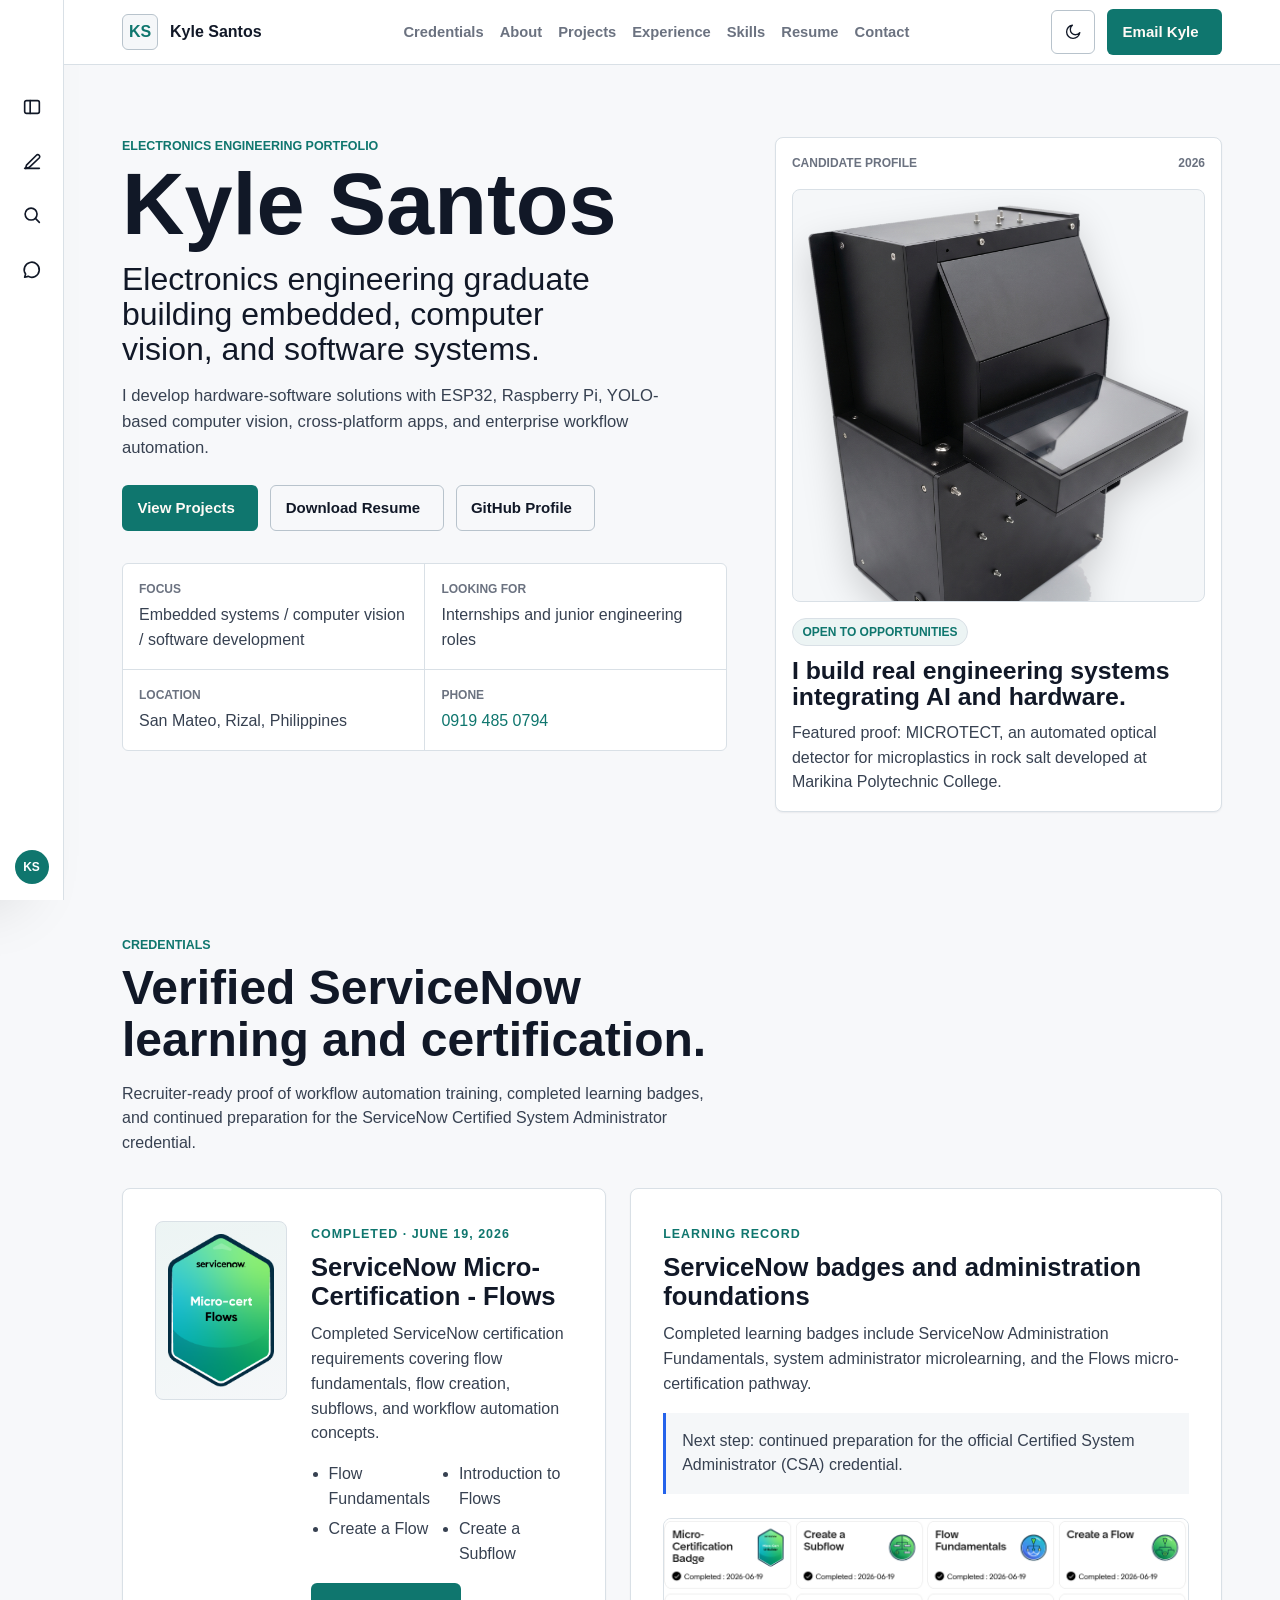
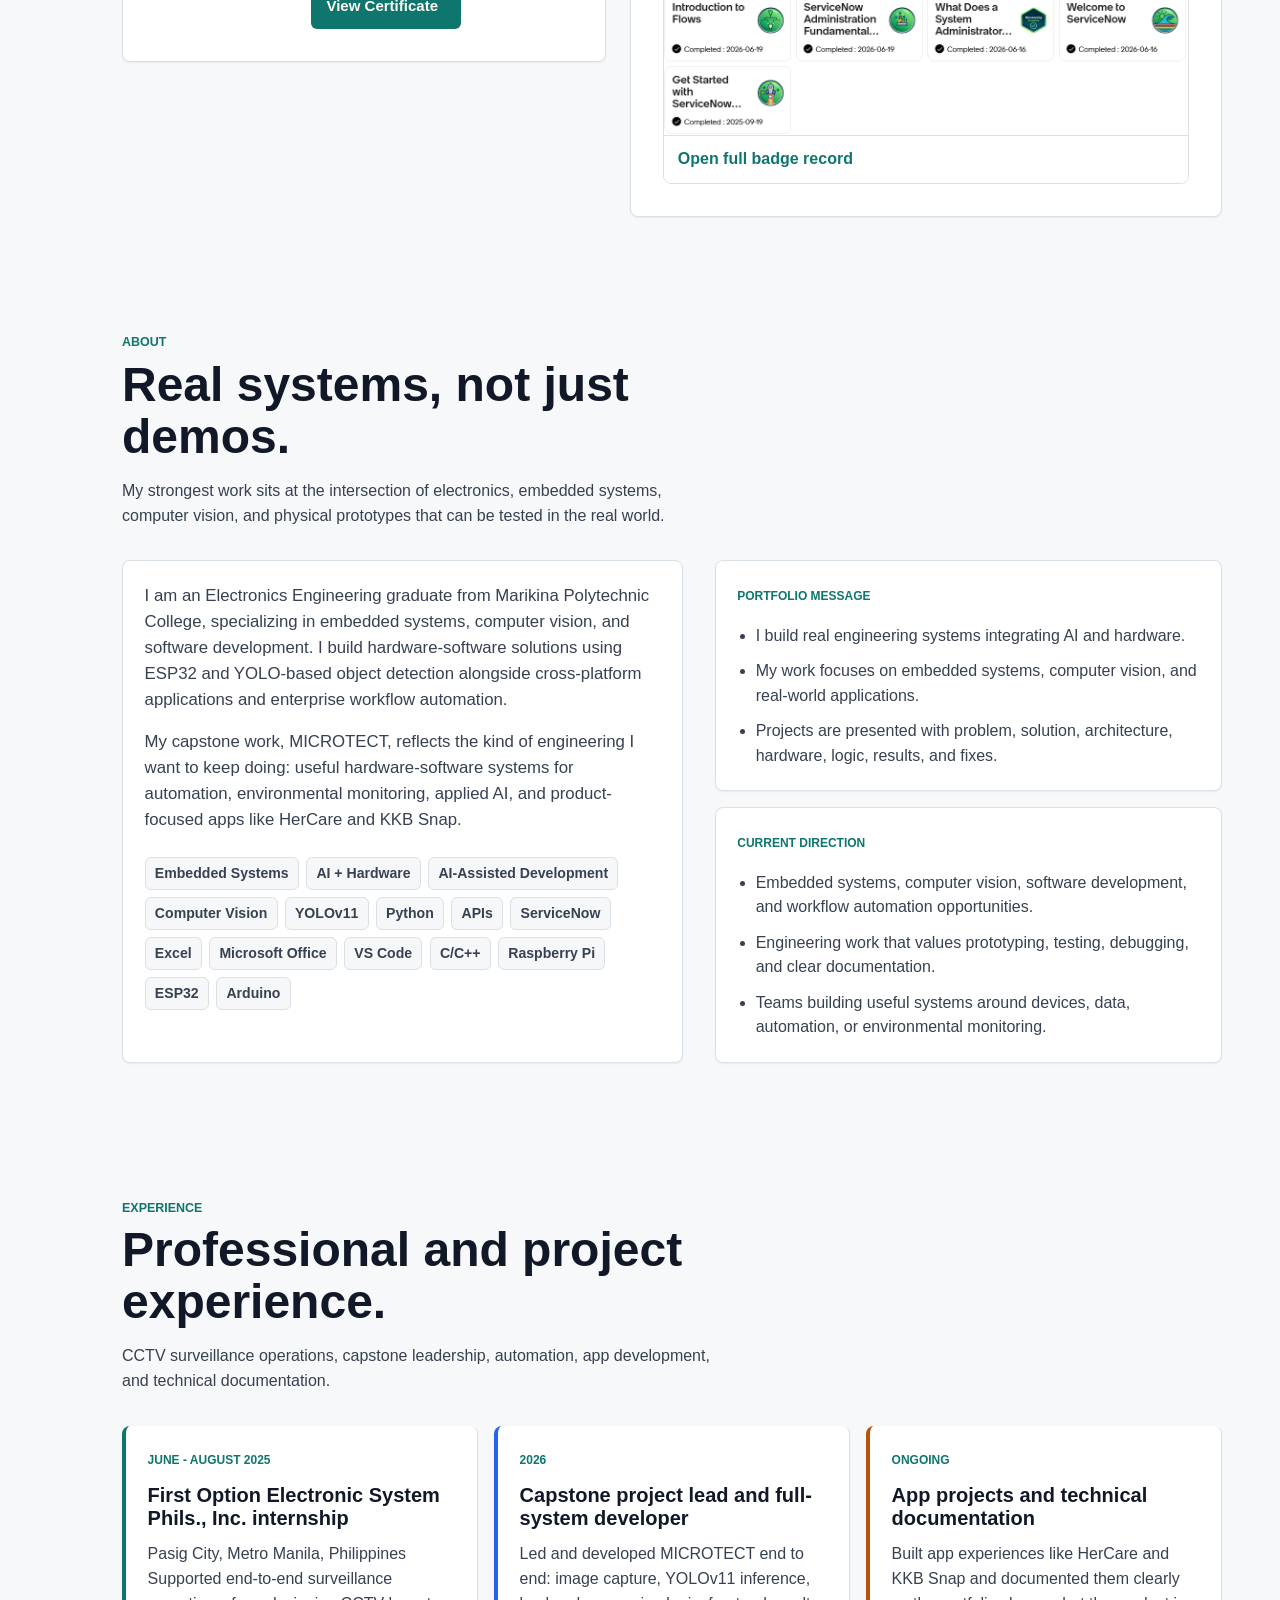
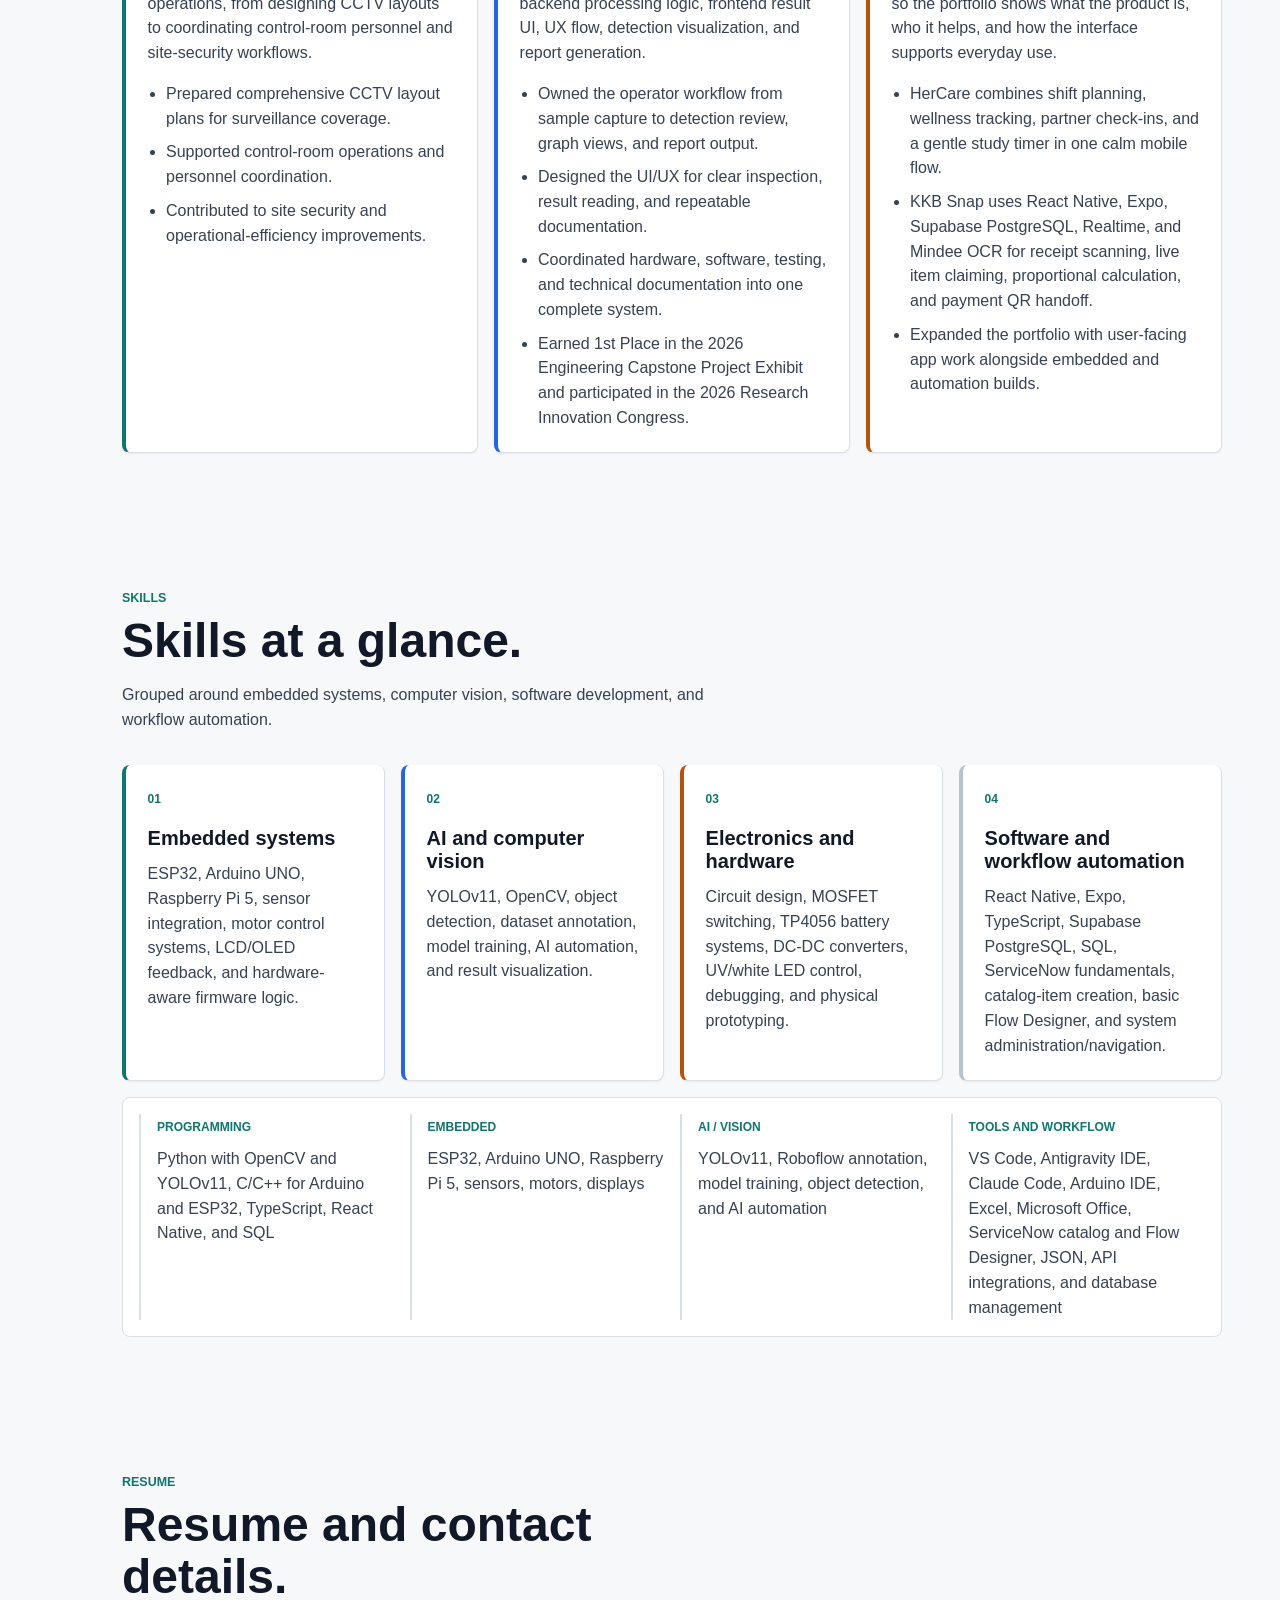
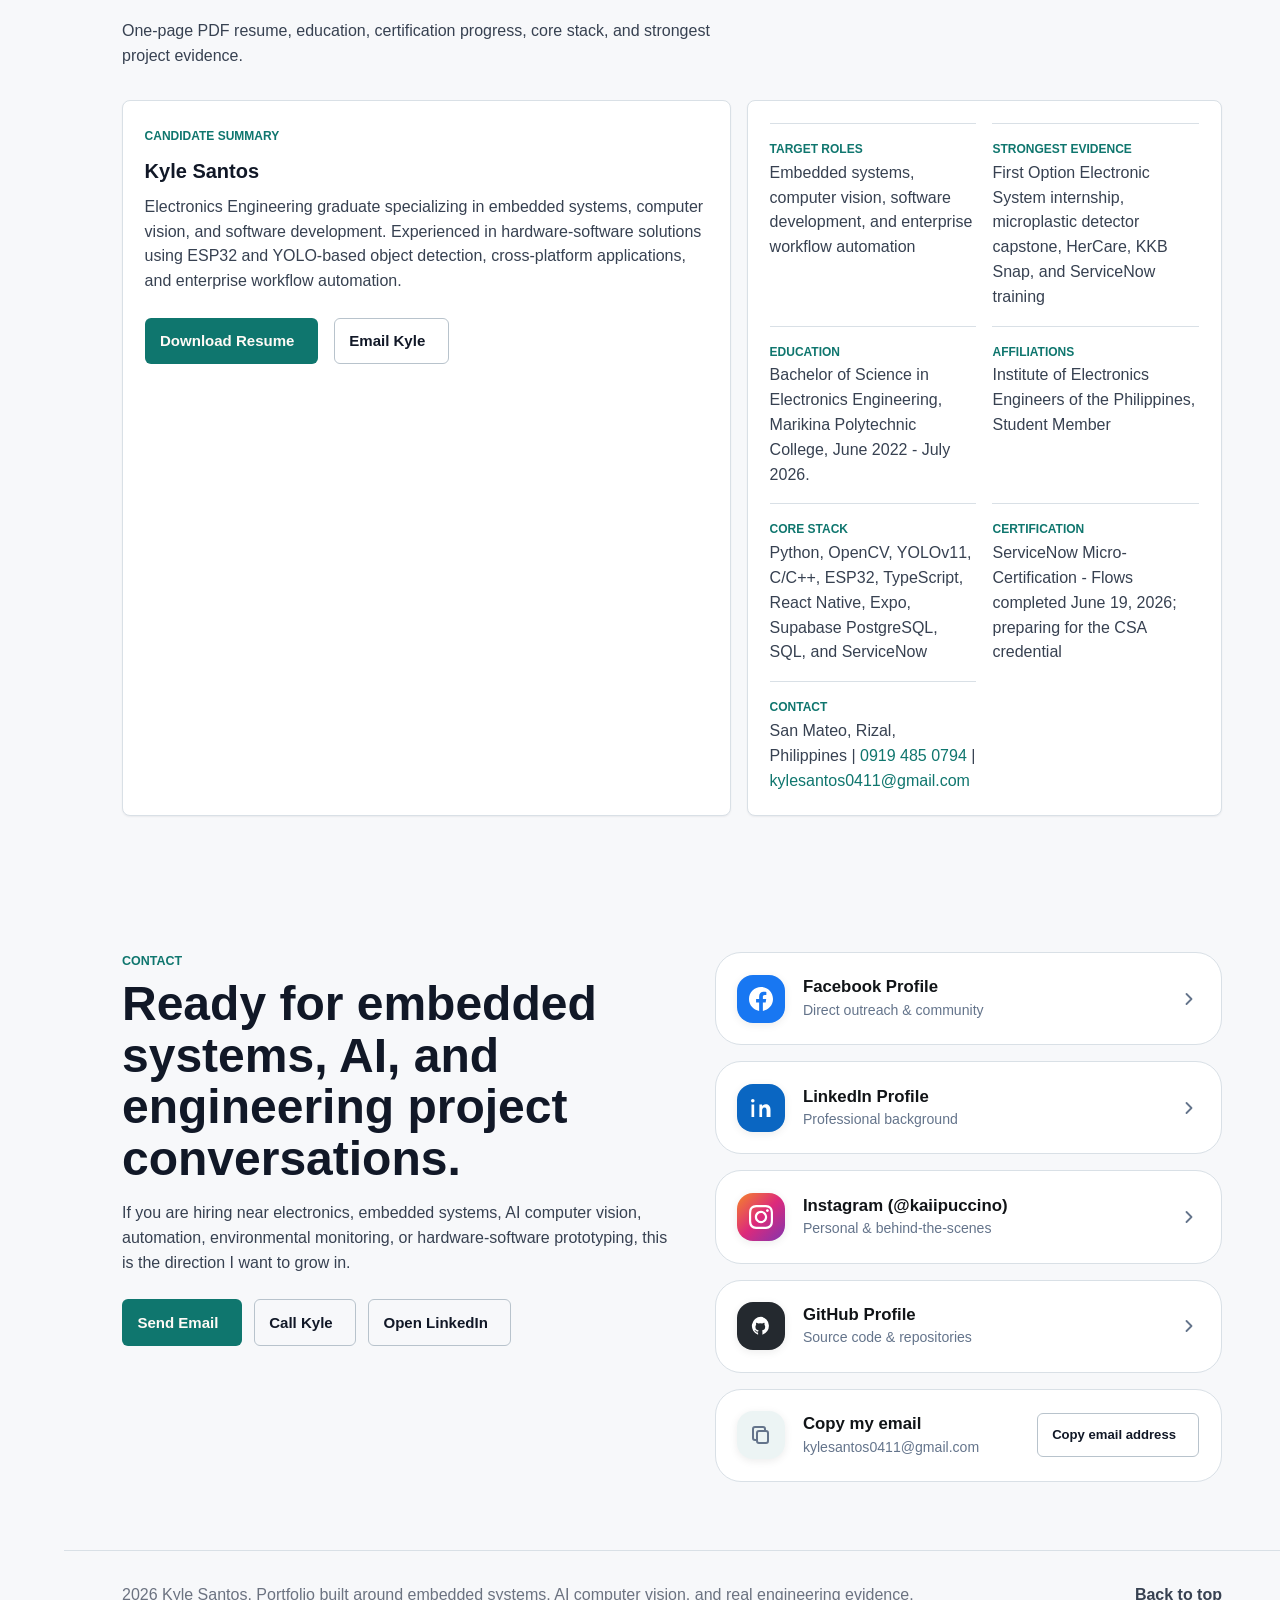
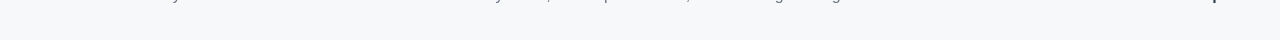
==== commit 411f08cd: "Showcase new engineering projects, redesign contact actions into pills, and harden site security" ====
--- a/index.html
+++ b/index.html
@@ -177,6 +177,69 @@
             KKB Snap
           </button>
 
+          <button type="button" class="portfolio-sidebar__item" data-feature-open="pigeon-timer">
+            <span class="portfolio-sidebar__item-icon">
+              <svg viewBox="0 0 24 24" focusable="false" aria-hidden="true">
+                <circle cx="12" cy="12" r="9"></circle>
+                <polyline points="12 7 12 12 15 15"></polyline>
+              </svg>
+            </span>
+            Pigeon Timer
+          </button>
+
+          <button type="button" class="portfolio-sidebar__item" data-feature-open="sentia">
+            <span class="portfolio-sidebar__item-icon">
+              <svg viewBox="0 0 24 24" focusable="false" aria-hidden="true">
+                <path d="M12 2a8 8 0 0 0-8 8c0 5 8 12 8 12s8-7 8-12a8 8 0 0 0-8-8z"></path>
+                <circle cx="12" cy="10" r="3"></circle>
+              </svg>
+            </span>
+            SENTIA AI
+          </button>
+
+          <button type="button" class="portfolio-sidebar__item" data-feature-open="boost-vlog">
+            <span class="portfolio-sidebar__item-icon">
+              <svg viewBox="0 0 24 24" focusable="false" aria-hidden="true">
+                <polygon points="23 7 16 12 23 17 23 7"></polygon>
+                <rect x="1" y="5" width="15" height="14" rx="2" ry="2"></rect>
+              </svg>
+            </span>
+            Boost Vlog
+          </button>
+
+          <button type="button" class="portfolio-sidebar__item" data-feature-open="sire-leather">
+            <span class="portfolio-sidebar__item-icon">
+              <svg viewBox="0 0 24 24" focusable="false" aria-hidden="true">
+                <path d="M6 2L3 6v14a2 2 0 0 0 2 2h14a2 2 0 0 0 2-2V6l-3-4z"></path>
+                <line x1="3" y1="6" x2="21" y2="6"></line>
+                <path d="M16 10a4 4 0 0 1-8 0"></path>
+              </svg>
+            </span>
+            SIRE Leather
+          </button>
+
+          <button type="button" class="portfolio-sidebar__item" data-feature-open="log-pose-tcg">
+            <span class="portfolio-sidebar__item-icon">
+              <svg viewBox="0 0 24 24" focusable="false" aria-hidden="true">
+                <rect x="5" y="2" width="14" height="20" rx="2"></rect>
+                <line x1="12" y1="18" x2="12.01" y2="18"></line>
+                <circle cx="12" cy="10" r="3"></circle>
+              </svg>
+            </span>
+            Log Pose TCG
+          </button>
+
+          <button type="button" class="portfolio-sidebar__item" data-feature-open="nfc-card">
+            <span class="portfolio-sidebar__item-icon">
+              <svg viewBox="0 0 24 24" focusable="false" aria-hidden="true">
+                <path d="M6 8a6 6 0 0 1 12 0c0 7 3 9 3 9H3s3-2 3-9"></path>
+                <path d="M10.3 21a1.94 1.94 0 0 0 3.4 0"></path>
+                <line x1="12" y1="3" x2="12" y2="5"></line>
+              </svg>
+            </span>
+            TapAndGo NFC
+          </button>
+
           <a href="#resume" class="portfolio-sidebar__item">
             <span class="portfolio-sidebar__item-icon">
               <svg viewBox="0 0 24 24" focusable="false" aria-hidden="true">
@@ -210,7 +273,31 @@
           </button>
           <button type="button" class="portfolio-sidebar__project" data-feature-open="kkbsnap">
             <strong>KKB Snap</strong>
-            <span>Receipt-splitting app in progress</span>
+            <span>Receipt-splitting app MVP</span>
+          </button>
+          <button type="button" class="portfolio-sidebar__project" data-feature-open="pigeon-timer">
+            <strong>Pigeon Timer</strong>
+            <span>IoT gate & mobile app</span>
+          </button>
+          <button type="button" class="portfolio-sidebar__project" data-feature-open="sentia">
+            <strong>SENTIA</strong>
+            <span>Offline AI desktop app</span>
+          </button>
+          <button type="button" class="portfolio-sidebar__project" data-feature-open="boost-vlog">
+            <strong>Boost Vlog</strong>
+            <span>AI video editor & pipeline</span>
+          </button>
+          <button type="button" class="portfolio-sidebar__project" data-feature-open="sire-leather">
+            <strong>SIRE Leather Studio</strong>
+            <span>Artisan e-commerce platform</span>
+          </button>
+          <button type="button" class="portfolio-sidebar__project" data-feature-open="log-pose-tcg">
+            <strong>Log Pose TCG</strong>
+            <span>One Piece card tracker & prices</span>
+          </button>
+          <button type="button" class="portfolio-sidebar__project" data-feature-open="nfc-card">
+            <strong>TapAndGo NFC Platform</strong>
+            <span>Smart Google review cards & site</span>
           </button>
         </div>
       </div>
@@ -292,12 +379,11 @@
 
         <article class="feature-popout__content" data-feature-content="kkbsnap" hidden>
           <div class="feature-popout__header">
-            <p class="section__eyebrow">App project in progress</p>
+            <p class="section__eyebrow">Mobile app MVP</p>
             <h2>KKB Snap: a practical receipt-splitting app.</h2>
             <p>
               A cross-platform receipt-splitting app with receipt scanning, live item claiming,
-              proportional bill calculation, and payment QR handoff.
-              Full screenshots and project documentation will be added when development is complete.
+              proportional bill calculation, and GCash or Maya payment handoff.
             </p>
           </div>
 
@@ -306,7 +392,7 @@
               <dl class="feature-popout__facts">
                 <div>
                   <dt>Status</dt>
-                  <dd>In development.</dd>
+                  <dd>Working MVP with host and guest flows.</dd>
                 </div>
                 <div>
                   <dt>Stack</dt>
@@ -320,19 +406,32 @@
 
               <div class="feature-popout__actions">
                 <a href="projects.html?project=kkb-snap" class="inline-link" data-feature-close>View project card</a>
-              </div>
-            </div>
-
-            <figure class="feature-popout__hero-image">
-              <div style="text-align: center; padding: 2rem; opacity: 0.65;">
-                <svg viewBox="0 0 64 64" width="64" height="64" fill="none" stroke="currentColor"
-                  stroke-width="1.5" style="display:block;margin:0 auto 1rem;">
-                  <rect x="4" y="12" width="56" height="40" rx="6"></rect>
-                  <path d="M20 12v40M4 24h56M4 40h56"></path>
-                  <circle cx="48" cy="32" r="5"></circle>
-                </svg>
-                <p style="font-size: 0.85rem; margin: 0;">KKB Snap &mdash; in development</p>
-              </div>
+                <a href="https://github.com/kylesantos0411/KKB-Snap" target="_blank" rel="noreferrer"
+                  class="inline-link">Open repository</a>
+              </div>
+            </div>
+
+            <figure class="feature-popout__phone">
+              <img src="assets/images/kkb-snap/kkb-dashboard.png"
+                alt="KKB Snap Kindle-inspired host dashboard with create, join, and wallet actions" width="430" height="844">
+            </figure>
+          </div>
+
+          <div class="feature-popout__phone-grid" aria-label="Actual KKB Snap app screens">
+            <figure>
+              <img src="assets/images/kkb-snap/kkb-dashboard.png"
+                alt="KKB Snap host dashboard with create, join, and wallet actions" width="430" height="844">
+              <figcaption>Host dashboard</figcaption>
+            </figure>
+            <figure>
+              <img src="assets/images/kkb-snap/kkb-splits.png"
+                alt="KKB Snap split library showing active and settled group tabs" width="430" height="844">
+              <figcaption>Split library</figcaption>
+            </figure>
+            <figure>
+              <img src="assets/images/kkb-snap/kkb-wallet.png"
+                alt="KKB Snap wallet settings with separate GCash and Maya receive details" width="430" height="844">
+              <figcaption>Wallet settings</figcaption>
             </figure>
           </div>
         </article>
@@ -397,6 +496,366 @@
               <img src="assets/images/hercare/hercare-for-you-private-blur.png"
                 alt="Actual HerCare support cards screen" width="414" height="896">
               <figcaption>For You</figcaption>
+            </figure>
+          </div>
+        </article>
+
+        <article class="feature-popout__content" data-feature-content="pigeon-timer" hidden>
+          <div class="feature-popout__header">
+            <p class="section__eyebrow">IoT & Embedded Systems</p>
+            <h2>Pigeon Race Timer: automated arrival timing gate & mobile sync.</h2>
+            <p>
+              An automated race clocking system combining an ESP32 optical IR beam and RFID loft gate
+              with a cross-platform Expo React Native mobile app synced via Firebase Realtime Database.
+            </p>
+          </div>
+
+          <div class="feature-popout__grid">
+            <div class="feature-popout__copy">
+              <dl class="feature-popout__facts">
+                <div>
+                  <dt>Problem & Status</dt>
+                  <dd>Proprietary race clocks are expensive and manual logging risks timestamp disputes. Working hardware & mobile prototype.</dd>
+                </div>
+                <div>
+                  <dt>Stack</dt>
+                  <dd>ESP32, C/C++ firmware, RC522 RFID, KY-032 IR sensor, Firebase RTDB, React Native, and Expo.</dd>
+                </div>
+                <div>
+                  <dt>Measured Result</dt>
+                  <dd>Sub-100ms arrival detection, anti-tamper duplicate filtering, and millisecond-accurate velocity calculation.</dd>
+                </div>
+              </dl>
+
+              <div class="feature-popout__actions">
+                <a href="projects.html?project=pigeon-race-timer-system" class="inline-link" data-feature-close>View project card</a>
+                <a href="https://github.com/kylesantos0411/Pigeon-Race-Timer" target="_blank" rel="noreferrer" class="inline-link">
+                  Open repository
+                </a>
+              </div>
+            </div>
+
+            <figure class="feature-popout__hero-image">
+              <img src="assets/images/pigeon-timer/pigeon-active-race.png"
+                alt="Pigeon Race Timer active race screen showing flight duration and velocity tracking" width="1280" height="800">
+            </figure>
+          </div>
+
+          <div class="feature-popout__media-grid" aria-label="Pigeon Race Timer system screens">
+            <figure>
+              <img src="assets/images/pigeon-timer/pigeon-dashboard.png" alt="Pigeon Race Timer loft dashboard and bird management"
+                width="1280" height="800">
+              <figcaption>Loft dashboard</figcaption>
+            </figure>
+            <figure>
+              <img src="assets/images/pigeon-timer/pigeon-active-race.png" alt="Pigeon Race Timer live race clocking interface"
+                width="1280" height="800">
+              <figcaption>Active race tracking</figcaption>
+            </figure>
+            <figure>
+              <img src="assets/images/pigeon-timer/pigeon-result.png" alt="Pigeon Race Timer official verified results and rankings"
+                width="1280" height="800">
+              <figcaption>Race results & leaderboard</figcaption>
+            </figure>
+          </div>
+        </article>
+
+        <article class="feature-popout__content" data-feature-content="sentia" hidden>
+          <div class="feature-popout__header">
+            <p class="section__eyebrow">AI Desktop Application</p>
+            <h2>SENTIA: private, local engineering AI assistant.</h2>
+            <p>
+              A privacy-first desktop AI assistant powered by Google Gemma 3 via Ollama, featuring
+              domain-specific circuit solvers, persistent memory, and secure OS system control.
+            </p>
+          </div>
+
+          <div class="feature-popout__grid">
+            <div class="feature-popout__copy">
+              <dl class="feature-popout__facts">
+                <div>
+                  <dt>Problem & Status</dt>
+                  <dd>Cloud AI leaks proprietary circuit designs and requires constant internet. Production Windows desktop build.</dd>
+                </div>
+                <div>
+                  <dt>Stack</dt>
+                  <dd>Electron, React, Node.js IPC, Ollama REST API, Google Gemma 3, and Tailwind CSS.</dd>
+                </div>
+                <div>
+                  <dt>Measured Result</dt>
+                  <dd>100% offline inference (~42ms/token), zero cloud leakage, and dedicated electronics formula calculations.</dd>
+                </div>
+              </dl>
+
+              <div class="feature-popout__actions">
+                <a href="projects.html?project=sentia" class="inline-link" data-feature-close>View project card</a>
+                <a href="https://github.com/kylesantos0411/SENTIA" target="_blank" rel="noreferrer" class="inline-link">
+                  Open repository
+                </a>
+              </div>
+            </div>
+
+            <figure class="feature-popout__hero-image">
+              <img src="assets/images/sentia/sentia-chat.png"
+                alt="SENTIA glassmorphic dark mode conversation interface" width="1280" height="800">
+            </figure>
+          </div>
+
+          <div class="feature-popout__media-grid" aria-label="SENTIA desktop application screens">
+            <figure>
+              <img src="assets/images/sentia/sentia-chat.png" alt="SENTIA main conversational assistant interface"
+                width="1280" height="800">
+              <figcaption>AI conversation</figcaption>
+            </figure>
+            <figure>
+              <img src="assets/images/sentia/sentia-engineering.png" alt="SENTIA engineering calculations and formula solver"
+                width="1280" height="800">
+              <figcaption>Engineering mode</figcaption>
+            </figure>
+            <figure>
+              <img src="assets/images/sentia/sentia-system-control.png" alt="SENTIA whitelisted OS automation and system controls"
+                width="1280" height="800">
+              <figcaption>System control</figcaption>
+            </figure>
+          </div>
+        </article>
+
+        <article class="feature-popout__content" data-feature-content="boost-vlog" hidden>
+          <div class="feature-popout__header">
+            <p class="section__eyebrow">AI Media Automation</p>
+            <h2>Boost Vlog: end-to-end automated video editing pipeline.</h2>
+            <p>
+              An automated creator suite that ingests raw footage, transcribes speech, cuts silences,
+              generates titles/descriptions, and renders timeline compositions using Remotion.
+            </p>
+          </div>
+
+          <div class="feature-popout__grid">
+            <div class="feature-popout__copy">
+              <dl class="feature-popout__facts">
+                <div>
+                  <dt>Problem & Status</dt>
+                  <dd>Manual vlog editing is tedious and repetitive. Working production pipeline with FastAPI & Remotion web UI.</dd>
+                </div>
+                <div>
+                  <dt>Stack</dt>
+                  <dd>FastAPI, Python, Remotion, React 19, TypeScript, faster-whisper, PySceneDetect, Claude 3.5 Sonnet, and Gemini.</dd>
+                </div>
+                <div>
+                  <dt>Measured Result</dt>
+                  <dd>Reduces rough cut editing time by >80%, automates audio ducking (-12dB), and delivers high-CTR YouTube metadata.</dd>
+                </div>
+              </dl>
+
+              <div class="feature-popout__actions">
+                <a href="projects.html?project=boost-vlog" class="inline-link" data-feature-close>View project card</a>
+                <a href="https://github.com/kylesantos0411/Boost-Vlog" target="_blank" rel="noreferrer" class="inline-link">
+                  Open repository
+                </a>
+              </div>
+            </div>
+
+            <figure class="feature-popout__hero-image">
+              <img src="assets/images/boost-vlog/boost-vlog-timeline.png"
+                alt="Boost Vlog multi-track Remotion video timeline editor" width="1280" height="800">
+            </figure>
+          </div>
+
+          <div class="feature-popout__media-grid" aria-label="Boost Vlog pipeline screens">
+            <figure>
+              <img src="assets/images/boost-vlog/boost-vlog-timeline.png" alt="Boost Vlog multi-track video timeline and preview player"
+                width="1280" height="800">
+              <figcaption>Multi-track timeline</figcaption>
+            </figure>
+            <figure>
+              <img src="assets/images/boost-vlog/boost-vlog-pipeline.png" alt="Boost Vlog automated transcription and scene analysis pipeline"
+                width="1280" height="800">
+              <figcaption>AI processing queue</figcaption>
+            </figure>
+            <figure>
+              <img src="assets/images/boost-vlog/boost-vlog-publish.png" alt="Boost Vlog YouTube publishing and metadata generation screen"
+                width="1280" height="800">
+              <figcaption>Export & publishing</figcaption>
+            </figure>
+          </div>
+        </article>
+
+        <article class="feature-popout__content" data-feature-content="sire-leather" hidden>
+          <div class="feature-popout__header">
+            <p class="section__eyebrow">Software Product</p>
+            <h2>SIRE Leather Studio: luxury handcrafted leather goods store.</h2>
+            <p>
+              A handcrafted full-grain leather goods ordering system with dynamic catalog filtering, cart calculations,
+              Philippine payment handoff (GCash/Maya/COD), live order tracker, and admin editor.
+            </p>
+          </div>
+
+          <div class="feature-popout__grid">
+            <div class="feature-popout__copy">
+              <dl class="feature-popout__facts">
+                <div>
+                  <dt>Problem & Status</dt>
+                  <dd>Independent artisan studios need lightweight commerce tailored for Philippine payments. Live ordering platform.</dd>
+                </div>
+                <div>
+                  <dt>Stack</dt>
+                  <dd>JavaScript (ESM), HTML5, CSS Custom Properties, LocalStorage, Node.js server, and SHA-256 Auth.</dd>
+                </div>
+                <div>
+                  <dt>Measured Result</dt>
+                  <dd>100% test pass rate across 24 unit tests, zero external framework bloat, and hardened rate-limited admin panel.</dd>
+                </div>
+              </dl>
+
+              <div class="feature-popout__actions">
+                <a href="projects.html?project=sire-leather-studio" class="inline-link" data-feature-close>View project card</a>
+                <a href="https://github.com/kylesantos0411/SIRE-Leather" target="_blank" rel="noreferrer" class="inline-link">
+                  Open repository
+                </a>
+              </div>
+            </div>
+
+            <figure class="feature-popout__hero-image">
+              <img src="assets/images/sire-leather/sire-storefront.png"
+                alt="SIRE Leather Studio luxury storefront and product catalog" width="1280" height="800">
+            </figure>
+          </div>
+
+          <div class="feature-popout__media-grid" aria-label="SIRE Leather Studio screens">
+            <figure>
+              <img src="assets/images/sire-leather/sire-storefront.png" alt="SIRE Leather Studio responsive product storefront"
+                width="1280" height="800">
+              <figcaption>Luxury storefront</figcaption>
+            </figure>
+            <figure>
+              <img src="assets/images/sire-leather/sire-orders.png" alt="SIRE Leather Studio live order tracking and status progression"
+                width="1280" height="800">
+              <figcaption>Order tracker</figcaption>
+            </figure>
+            <figure>
+              <img src="assets/images/sire-leather/sire-admin.png" alt="SIRE Leather Studio authenticated admin inventory management"
+                width="1280" height="800">
+              <figcaption>Authenticated admin CMS</figcaption>
+            </figure>
+          </div>
+        </article>
+
+        <article class="feature-popout__content" data-feature-content="log-pose-tcg" hidden>
+          <div class="feature-popout__header">
+            <p class="section__eyebrow">Mobile Application & Market Intelligence</p>
+            <h2>Log Pose TCG: collection tracker, market pricing & deck builder.</h2>
+            <p>
+              A mobile-first Flutter application for One Piece Trading Card Game collectors and players,
+              featuring real-time Japanese Yuyutei price conversion, binder portfolio valuation, and multi-set card indexing.
+            </p>
+          </div>
+
+          <div class="feature-popout__grid">
+            <div class="feature-popout__copy">
+              <dl class="feature-popout__facts">
+                <div>
+                  <dt>Problem & Status</dt>
+                  <dd>Accurate Japanese card values and collector portfolio tracking are fragmented across untranslated sites. Production Flutter MVP.</dd>
+                </div>
+                <div>
+                  <dt>Stack</dt>
+                  <dd>Flutter 3.4+, Dart, Riverpod, Supabase PostgreSQL, GoRouter, FL Chart, and automated scraping workers.</dd>
+                </div>
+                <div>
+                  <dt>Measured Result</dt>
+                  <dd>Comprehensive catalog spanning OP-01 through current sets, live PHP portfolio valuation, and quick multi-card collection additions.</dd>
+                </div>
+              </dl>
+
+              <div class="feature-popout__actions">
+                <a href="projects.html?project=log-pose-tcg" class="inline-link" data-feature-close>View project card</a>
+                <a href="https://github.com/kylesantos0411/log-pose-tcg" target="_blank" rel="noreferrer" class="inline-link">
+                  Open repository
+                </a>
+              </div>
+            </div>
+
+            <figure class="feature-popout__phone">
+              <img src="assets/images/log-pose-tcg/log-pose-card-detail.png"
+                alt="Log Pose TCG card details screen showing card attributes and pricing intelligence" width="430" height="844">
+            </figure>
+          </div>
+
+          <div class="feature-popout__media-grid" aria-label="Log Pose TCG screens">
+            <figure>
+              <img src="assets/images/log-pose-tcg/log-pose-home.png" alt="Log Pose TCG home dashboard with portfolio valuation"
+                width="1280" height="800">
+              <figcaption>Collection dashboard</figcaption>
+            </figure>
+            <figure>
+              <img src="assets/images/log-pose-tcg/log-pose-cards.png" alt="Log Pose TCG card database and filter search"
+                width="1280" height="800">
+              <figcaption>Set database & search</figcaption>
+            </figure>
+            <figure>
+              <img src="assets/images/log-pose-tcg/log-pose-card-detail.png" alt="Log Pose TCG card details with Yuyutei pricing"
+                width="1280" height="800">
+              <figcaption>Card details & prices</figcaption>
+            </figure>
+          </div>
+        </article>
+
+        <article class="feature-popout__content" data-feature-content="nfc-card" hidden>
+          <div class="feature-popout__header">
+            <p class="section__eyebrow">IoT & Web Platform</p>
+            <h2>TapAndGo: smart NFC business cards & Google review platform.</h2>
+            <p>
+              A contactless physical card and landing page system that turns in-person customer taps
+              into instant 5-star Google reviews and social follows for local cafes and businesses.
+            </p>
+          </div>
+
+          <div class="feature-popout__grid">
+            <div class="feature-popout__copy">
+              <dl class="feature-popout__facts">
+                <div>
+                  <dt>Problem & Status</dt>
+                  <dd>Local brick-and-mortar cafes lose 90% of potential customer Google reviews due to cumbersome manual searching. Live client platform.</dd>
+                </div>
+                <div>
+                  <dt>Stack</dt>
+                  <dd>NTAG215/216 NFC Hardware, JavaScript (ESM), Tailwind CSS, Puppeteer-core, Express, and Supabase config sync.</dd>
+                </div>
+                <div>
+                  <dt>Measured Result</dt>
+                  <dd>Live client deployments (e.g. Kape Session, Sta. Elena Marikina), sub-300ms page load, and automated headless Google review scraper.</dd>
+                </div>
+              </dl>
+
+              <div class="feature-popout__actions">
+                <a href="projects.html?project=tapandgo-nfc-review-landing-platform" class="inline-link" data-feature-close>View project card</a>
+                <a href="https://github.com/kylesantos0411/TapAndGo" target="_blank" rel="noreferrer" class="inline-link">
+                  Open repository
+                </a>
+              </div>
+            </div>
+
+            <figure class="feature-popout__hero-image">
+              <img src="assets/images/nfc-card/nfc-landing.png"
+                alt="TapAndGo live cafe landing page for Kape Session Marikina" width="1280" height="800">
+            </figure>
+          </div>
+
+          <div class="feature-popout__media-grid" aria-label="TapAndGo NFC system screens">
+            <figure>
+              <img src="assets/images/nfc-card/nfc-landing.png" alt="TapAndGo cafe mobile micro-site with instant Google Review button"
+                width="1280" height="800">
+              <figcaption>Tap landing page</figcaption>
+            </figure>
+            <figure>
+              <img src="assets/images/nfc-card/nfc-card-profile.png" alt="TapAndGo digital NFC card profile and dynamic QR code"
+                width="1280" height="800">
+              <figcaption>Digital NFC card profile</figcaption>
+            </figure>
+            <figure>
+              <img src="assets/images/nfc-card/nfc-admin-portal.png" alt="TapAndGo client administrative CMS and review configuration"
+                width="1280" height="800">
+              <figcaption>Client admin portal</figcaption>
             </figure>
           </div>
         </article>
@@ -1137,73 +1596,101 @@
           </div>
 
           <div class="contact__panel fade-in">
-            <a href="mailto:kylesantos0411@gmail.com" class="contact-card">
-              <span class="contact-card__icon contact-card__icon--email" aria-hidden="true">
+            <!-- Facebook Profile Button -->
+            <a href="https://www.facebook.com/share/1C7PU3sCpu/?mibextid=wwXIfr" target="_blank" rel="noreferrer" class="contact-card">
+              <div class="contact-card__main">
+                <span class="contact-card__icon contact-card__icon--facebook" aria-hidden="true">
+                  <svg viewBox="0 0 24 24" focusable="false">
+                    <path d="M24 12.073c0-6.627-5.373-12-12-12s-12 5.373-12 12c0 5.99 4.388 10.954 10.125 11.854v-8.385H7.078v-3.47h3.047V9.43c0-3.007 1.792-4.669 4.533-4.669 1.312 0 2.686.235 2.686.235v2.953H15.83c-1.491 0-1.956.925-1.956 1.874v2.25h3.328l-.532 3.47h-2.796v8.385C19.612 23.027 24 18.062 24 12.073z"/>
+                  </svg>
+                </span>
+                <div class="contact-card__content">
+                  <strong>Facebook Profile</strong>
+                  <span>Direct outreach &amp; community</span>
+                </div>
+              </div>
+              <span class="contact-card__chevron" aria-hidden="true">
                 <svg viewBox="0 0 24 24" focusable="false">
-                  <rect x="3" y="5" width="18" height="14" rx="2"></rect>
-                  <path d="m4 7 8 6 8-6"></path>
+                  <path d="m9 18 6-6-6-6"></path>
                 </svg>
               </span>
-              <span class="contact-card__content">
-                <span class="contact-card__label">Email</span>
-                <strong>kylesantos0411@gmail.com</strong>
-                <span>Best for direct opportunities and resume requests.</span>
+            </a>
+
+            <!-- LinkedIn Profile Button -->
+            <a href="https://www.linkedin.com/in/kyle-nero-santos-14287b349/" target="_blank" rel="noreferrer" class="contact-card">
+              <div class="contact-card__main">
+                <span class="contact-card__icon contact-card__icon--linkedin" aria-hidden="true">
+                  <svg viewBox="0 0 24 24" focusable="false">
+                    <path d="M5.2 8.5H2.5V21h2.7ZM3.8 3A1.8 1.8 0 1 0 3.8 6.6 1.8 1.8 0 0 0 3.8 3ZM21.5 13.8c0-3.8-2-5.6-4.7-5.6-2.2 0-3.1 1.2-3.7 2V8.5h-2.7V21h2.7v-6.2c0-1.6.3-3.2 2.4-3.2s2.1 1.9 2.1 3.3V21h3.9Z"></path>
+                  </svg>
+                </span>
+                <div class="contact-card__content">
+                  <strong>LinkedIn Profile</strong>
+                  <span>Professional background</span>
+                </div>
+              </div>
+              <span class="contact-card__chevron" aria-hidden="true">
+                <svg viewBox="0 0 24 24" focusable="false">
+                  <path d="m9 18 6-6-6-6"></path>
+                </svg>
               </span>
             </a>
 
-            <a href="tel:+639194850794" class="contact-card">
-              <span class="contact-card__icon contact-card__icon--phone" aria-hidden="true">
+            <!-- Instagram Button -->
+            <a href="https://www.instagram.com/kaiipuccino" target="_blank" rel="noreferrer" class="contact-card">
+              <div class="contact-card__main">
+                <span class="contact-card__icon contact-card__icon--instagram" aria-hidden="true">
+                  <svg viewBox="0 0 24 24" focusable="false">
+                    <path d="M12 2.163c3.204 0 3.584.012 4.85.07 3.252.148 4.771 1.691 4.919 4.919.058 1.265.069 1.645.069 4.849 0 3.205-.012 3.584-.069 4.849-.149 3.225-1.664 4.771-4.919 4.919-1.266.058-1.644.07-4.85.07-3.204 0-3.584-.012-4.849-.07-3.26-.149-4.771-1.699-4.919-4.92-.058-1.265-.07-1.644-.07-4.849 0-3.204.013-3.583.07-4.849.149-3.227 1.664-4.771 4.919-4.919 1.266-.057 1.645-.069 4.849-.069zm0-2.163c-3.259 0-3.667.014-4.947.072-4.358.2-6.78 2.618-6.98 6.98-.059 1.281-.073 1.689-.073 4.948 0 3.259.014 3.668.072 4.948.2 4.358 2.618 6.78 6.98 6.98 1.281.058 1.689.072 4.948.072 3.259 0 3.668-.014 4.948-.072 4.354-.2 6.782-2.618 6.979-6.98.059-1.28.073-1.689.073-4.948 0-3.259-.014-3.667-.072-4.947-.196-4.354-2.617-6.78-6.979-6.98-1.281-.059-1.69-.073-4.949-.073zm0 5.838c-3.403 0-6.162 2.759-6.162 6.162s2.759 6.163 6.162 6.163 6.162-2.759 6.162-6.163c0-3.403-2.759-6.162-6.162-6.162zm0 10.162c-2.209 0-4-1.79-4-4 0-2.209 1.791-4 4-4s4 1.791 4 4c0 2.21-1.791 4-4 4zm6.406-11.845c-.796 0-1.441.645-1.441 1.44s.645 1.44 1.441 1.44c.795 0 1.439-.645 1.439-1.44s-.644-1.44-1.439-1.44z"/>
+                  </svg>
+                </span>
+                <div class="contact-card__content">
+                  <strong>Instagram (@kaiipuccino)</strong>
+                  <span>Personal &amp; behind-the-scenes</span>
+                </div>
+              </div>
+              <span class="contact-card__chevron" aria-hidden="true">
                 <svg viewBox="0 0 24 24" focusable="false">
-                  <path d="M7.2 3.5 10 7.8 8.2 10a15.5 15.5 0 0 0 5.8 5.8l2.2-1.8 4.3 2.8-.7 3.1c-.2.8-.9 1.4-1.8 1.4C9.6 20.8 3.2 14.4 2.7 6c0-.9.6-1.6 1.4-1.8Z"></path>
+                  <path d="m9 18 6-6-6-6"></path>
                 </svg>
               </span>
-              <span class="contact-card__content">
-                <span class="contact-card__label">Phone</span>
-                <strong>0919 485 0794</strong>
-                <span>For direct calls or SMS about opportunities.</span>
+            </a>
+
+            <!-- GitHub Profile Button -->
+            <a href="https://github.com/kylesantos0411" target="_blank" rel="noreferrer" class="contact-card">
+              <div class="contact-card__main">
+                <span class="contact-card__icon contact-card__icon--github" aria-hidden="true">
+                  <svg viewBox="0 0 24 24" focusable="false">
+                    <path d="M12 2.8a9.2 9.2 0 0 0-2.9 17.9v-2.3c-2 .4-2.5-.8-2.5-.8-.3-.9-.8-1.1-.8-1.1-.7-.5 0-.5 0-.5.8.1 1.2.8 1.2.8.7 1.2 1.8.9 2.2.7.1-.5.3-.9.5-1.1-1.6-.2-3.3-.8-3.3-3.6 0-.8.3-1.5.8-2-.1-.2-.4-1 .1-2 0 0 .7-.2 2.1.8a7.3 7.3 0 0 1 3.8 0c1.5-1 2.1-.8 2.1-.8.5 1 .2 1.8.1 2 .5.5.8 1.2.8 2 0 2.8-1.7 3.4-3.3 3.6.3.2.5.7.5 1.4v2.9A9.2 9.2 0 0 0 12 2.8Z"></path>
+                  </svg>
+                </span>
+                <div class="contact-card__content">
+                  <strong>GitHub Profile</strong>
+                  <span>Source code &amp; repositories</span>
+                </div>
+              </div>
+              <span class="contact-card__chevron" aria-hidden="true">
+                <svg viewBox="0 0 24 24" focusable="false">
+                  <path d="m9 18 6-6-6-6"></path>
+                </svg>
               </span>
             </a>
 
-            <a href="https://github.com/kylesantos0411" target="_blank" rel="noreferrer" class="contact-card">
-              <span class="contact-card__icon contact-card__icon--github" aria-hidden="true">
-                <svg viewBox="0 0 24 24" focusable="false">
-                  <path d="M12 2.8a9.2 9.2 0 0 0-2.9 17.9v-2.3c-2 .4-2.5-.8-2.5-.8-.3-.9-.8-1.1-.8-1.1-.7-.5 0-.5 0-.5.8.1 1.2.8 1.2.8.7 1.2 1.8.9 2.2.7.1-.5.3-.9.5-1.1-1.6-.2-3.3-.8-3.3-3.6 0-.8.3-1.5.8-2-.1-.2-.4-1 .1-2 0 0 .7-.2 2.1.8a7.3 7.3 0 0 1 3.8 0c1.5-1 2.1-.8 2.1-.8.5 1 .2 1.8.1 2 .5.5.8 1.2.8 2 0 2.8-1.7 3.4-3.3 3.6.3.2.5.7.5 1.4v2.9A9.2 9.2 0 0 0 12 2.8Z"></path>
-                </svg>
-              </span>
-              <span class="contact-card__content">
-                <span class="contact-card__label">GitHub</span>
-                <strong>github.com/kylesantos0411</strong>
-                <span>Source code, commit history, and project details.</span>
-              </span>
-            </a>
-
-            <a href="https://www.linkedin.com/in/kyle-nero-santos-14287b349/" target="_blank" rel="noreferrer"
-              class="contact-card">
-              <span class="contact-card__icon contact-card__icon--linkedin" aria-hidden="true">
-                <svg viewBox="0 0 24 24" focusable="false">
-                  <path d="M5.2 8.5H2.5V21h2.7ZM3.8 3A1.8 1.8 0 1 0 3.8 6.6 1.8 1.8 0 0 0 3.8 3ZM21.5 13.8c0-3.8-2-5.6-4.7-5.6-2.2 0-3.1 1.2-3.7 2V8.5h-2.7V21h2.7v-6.2c0-1.6.3-3.2 2.4-3.2s2.1 1.9 2.1 3.3V21h3.9Z"></path>
-                </svg>
-              </span>
-              <span class="contact-card__content">
-                <span class="contact-card__label">LinkedIn</span>
-                <strong>linkedin.com/in/kyle-nero-santos-14287b349</strong>
-                <span>Professional profile and networking contact.</span>
-              </span>
-            </a>
-
+            <!-- Quick Action: Copy Email -->
             <div class="contact-card contact-card--buttonless">
-              <span class="contact-card__icon contact-card__icon--copy" aria-hidden="true">
-                <svg viewBox="0 0 24 24" focusable="false">
-                  <rect x="8" y="8" width="11" height="12" rx="2"></rect>
-                  <path d="M16 8V6a2 2 0 0 0-2-2H6a2 2 0 0 0-2 2v9a2 2 0 0 0 2 2h2"></path>
-                </svg>
-              </span>
-              <span class="contact-card__content">
-                <span class="contact-card__label">Quick action</span>
-                <strong>Copy my email</strong>
-                <span>Useful when recruiters want to move fast.</span>
-                <button type="button" class="btn btn--ghost" id="copyEmailButton">Copy email address</button>
-              </span>
+              <div class="contact-card__main">
+                <span class="contact-card__icon contact-card__icon--copy" aria-hidden="true">
+                  <svg viewBox="0 0 24 24" focusable="false">
+                    <rect x="8" y="8" width="11" height="12" rx="2"></rect>
+                    <path d="M16 8V6a2 2 0 0 0-2-2H6a2 2 0 0 0-2 2v9a2 2 0 0 0 2 2h2"></path>
+                  </svg>
+                </span>
+                <div class="contact-card__content">
+                  <strong>Copy my email</strong>
+                  <span>kylesantos0411@gmail.com</span>
+                </div>
+              </div>
+              <button type="button" class="btn btn--ghost" id="copyEmailButton">Copy email address</button>
             </div>
           </div>
         </div>
--- a/css/styles.css
+++ b/css/styles.css
@@ -1923,115 +1923,187 @@
 }
 
 .contact-card {
-  display: grid;
-  grid-template-columns: 52px minmax(0, 1fr);
-  gap: var(--space-4);
-  align-items: start;
-  position: relative;
-  overflow: hidden;
-}
-
-.contact-card::after {
-  content: "↗";
-  position: absolute;
-  top: 1rem;
-  right: 1rem;
-  color: var(--text-2);
-  font-size: 1rem;
-  opacity: 0;
-  transform: translate(-4px, 4px);
-  transition: opacity var(--transition-fast), transform var(--transition-fast);
-}
-
-.contact-card:hover::after {
-  opacity: 1;
-  transform: translate(0, 0);
-}
-
-.contact-card--buttonless::after {
-  display: none;
+  display: flex;
+  align-items: center;
+  justify-content: space-between;
+  padding: 1.15rem 1.4rem;
+  border-radius: 26px;
+  background: #ffffff;
+  border: 1px solid rgba(0, 0, 0, 0.06);
+  box-shadow: 0 4px 18px -2px rgba(20, 22, 27, 0.05), 0 2px 6px -1px rgba(20, 22, 27, 0.02);
+  text-decoration: none;
+  transition: all 0.22s cubic-bezier(0.16, 1, 0.3, 1);
+  cursor: pointer;
+}
+
+[data-theme="dark"] .contact-card {
+  background: #191d1a;
+  border-color: rgba(247, 244, 238, 0.1);
+  box-shadow: 0 4px 20px rgba(0, 0, 0, 0.35);
+}
+
+.contact-card:hover {
+  transform: translateY(-2px);
+  box-shadow: 0 10px 28px -4px rgba(20, 22, 27, 0.1);
+  border-color: rgba(0, 0, 0, 0.12);
+}
+
+[data-theme="dark"] .contact-card:hover {
+  border-color: var(--line-strong);
+  box-shadow: 0 12px 32px rgba(0, 0, 0, 0.5);
+}
+
+.contact-card:active {
+  transform: scale(0.985);
+}
+
+.contact-card__main {
+  display: flex;
+  align-items: center;
+  gap: 1.1rem;
+  min-width: 0;
 }
 
 .contact-card__icon {
-  display: grid;
-  width: 52px;
-  height: 52px;
-  place-items: center;
-  border: 1px solid var(--line);
-  border-radius: 14px;
-  color: var(--text-0);
-  background: var(--field);
+  display: flex;
+  align-items: center;
+  justify-content: center;
+  width: 48px;
+  height: 48px;
+  border-radius: 16px;
+  flex-shrink: 0;
+  box-shadow: 0 2px 8px rgba(0, 0, 0, 0.08);
 }
 
 .contact-card__icon svg {
-  width: 25px;
-  height: 25px;
+  width: 24px;
+  height: 24px;
+}
+
+/* Facebook pill badge */
+.contact-card__icon--facebook {
+  background: #1877f2;
+  color: #ffffff;
+}
+.contact-card__icon--facebook svg {
+  fill: #ffffff;
+  stroke: none;
+}
+
+/* LinkedIn pill badge */
+.contact-card__icon--linkedin {
+  background: #0a66c2;
+  color: #ffffff;
+}
+.contact-card__icon--linkedin svg {
+  fill: #ffffff;
+  stroke: none;
+}
+
+/* Instagram gradient badge */
+.contact-card__icon--instagram {
+  background: linear-gradient(135deg, #f58529 0%, #dd2a7b 50%, #8134af 100%);
+  color: #ffffff;
+}
+.contact-card__icon--instagram svg {
+  fill: #ffffff;
+  stroke: none;
+}
+
+/* GitHub badge */
+.contact-card__icon--github {
+  background: #24292f;
+  color: #ffffff;
+}
+[data-theme="dark"] .contact-card__icon--github {
+  background: #2f363d;
+}
+.contact-card__icon--github svg {
+  fill: #ffffff;
+  stroke: none;
+}
+
+/* Copy email badge */
+.contact-card__icon--copy {
+  background: var(--signal-soft);
+  color: var(--signal);
+}
+.contact-card__icon--copy svg {
   fill: none;
   stroke: currentColor;
-  stroke-width: 1.8;
+  stroke-width: 2;
+}
+
+.contact-card__content {
+  display: flex;
+  flex-direction: column;
+  gap: 0.15rem;
+  min-width: 0;
+}
+
+.contact-card strong {
+  color: #111417;
+  font-family: var(--font-display);
+  font-size: 1.05rem;
+  font-weight: 700;
+  line-height: 1.25;
+}
+
+[data-theme="dark"] .contact-card strong {
+  color: #f7f4ee;
+}
+
+.contact-card span {
+  color: #64748b;
+  font-size: 0.88rem;
+  font-weight: 400;
+  line-height: 1.35;
+}
+
+[data-theme="dark"] .contact-card span {
+  color: #9f9a90;
+}
+
+.contact-card__chevron {
+  display: flex;
+  align-items: center;
+  justify-content: center;
+  color: #94a3b8;
+  transition: transform 0.2s ease, color 0.2s ease;
+  flex-shrink: 0;
+  margin-left: 0.75rem;
+}
+
+.contact-card__chevron svg {
+  width: 20px;
+  height: 20px;
+  fill: none;
+  stroke: currentColor;
+  stroke-width: 2.2;
   stroke-linecap: round;
   stroke-linejoin: round;
 }
 
-.contact-card .contact-card__icon--email {
-  color: var(--accent);
-  background: var(--accent-soft);
-}
-
-.contact-card .contact-card__icon--phone {
-  color: var(--signal);
-  background: var(--signal-soft);
-}
-
-.contact-card .contact-card__icon--github {
-  color: var(--text-0);
-}
-
-.contact-card__icon--github svg,
-.contact-card__icon--linkedin svg {
-  fill: currentColor;
-  stroke: none;
-}
-
-.contact-card .contact-card__icon--linkedin {
-  color: #0a66c2;
-  background: rgba(10, 102, 194, 0.1);
-}
-
-.contact-card .contact-card__icon--copy {
-  color: var(--cobalt);
-  background: color-mix(in srgb, var(--cobalt) 12%, transparent);
-}
-
-.contact-card__content {
-  display: grid;
-  min-width: 0;
-  gap: var(--space-2);
-}
-
-.contact-card strong {
-  color: var(--text-0);
-  font-family: var(--font-display);
-  font-size: 1.18rem;
-  line-height: 1.2;
-  overflow-wrap: anywhere;
-}
-
-.contact-card span {
-  color: var(--text-1);
-}
-
-.contact-card .contact-card__label {
-  color: var(--signal);
-}
-
+.contact-card:hover .contact-card__chevron {
+  color: #111417;
+  transform: translateX(3px);
+}
+
+[data-theme="dark"] .contact-card:hover .contact-card__chevron {
+  color: #ffffff;
+}
+
+.contact-card--buttonless {
+  cursor: default;
+}
 .contact-card--buttonless:hover {
   transform: none;
-}
-
+  box-shadow: 0 4px 18px -2px rgba(20, 22, 27, 0.05);
+}
 .contact-card--buttonless .btn {
-  width: fit-content;
-  margin-top: var(--space-2);
+  font-size: 0.82rem;
+  padding: 0.45rem 0.9rem;
+  white-space: nowrap;
 }
 
 @media (max-width: 560px) {
